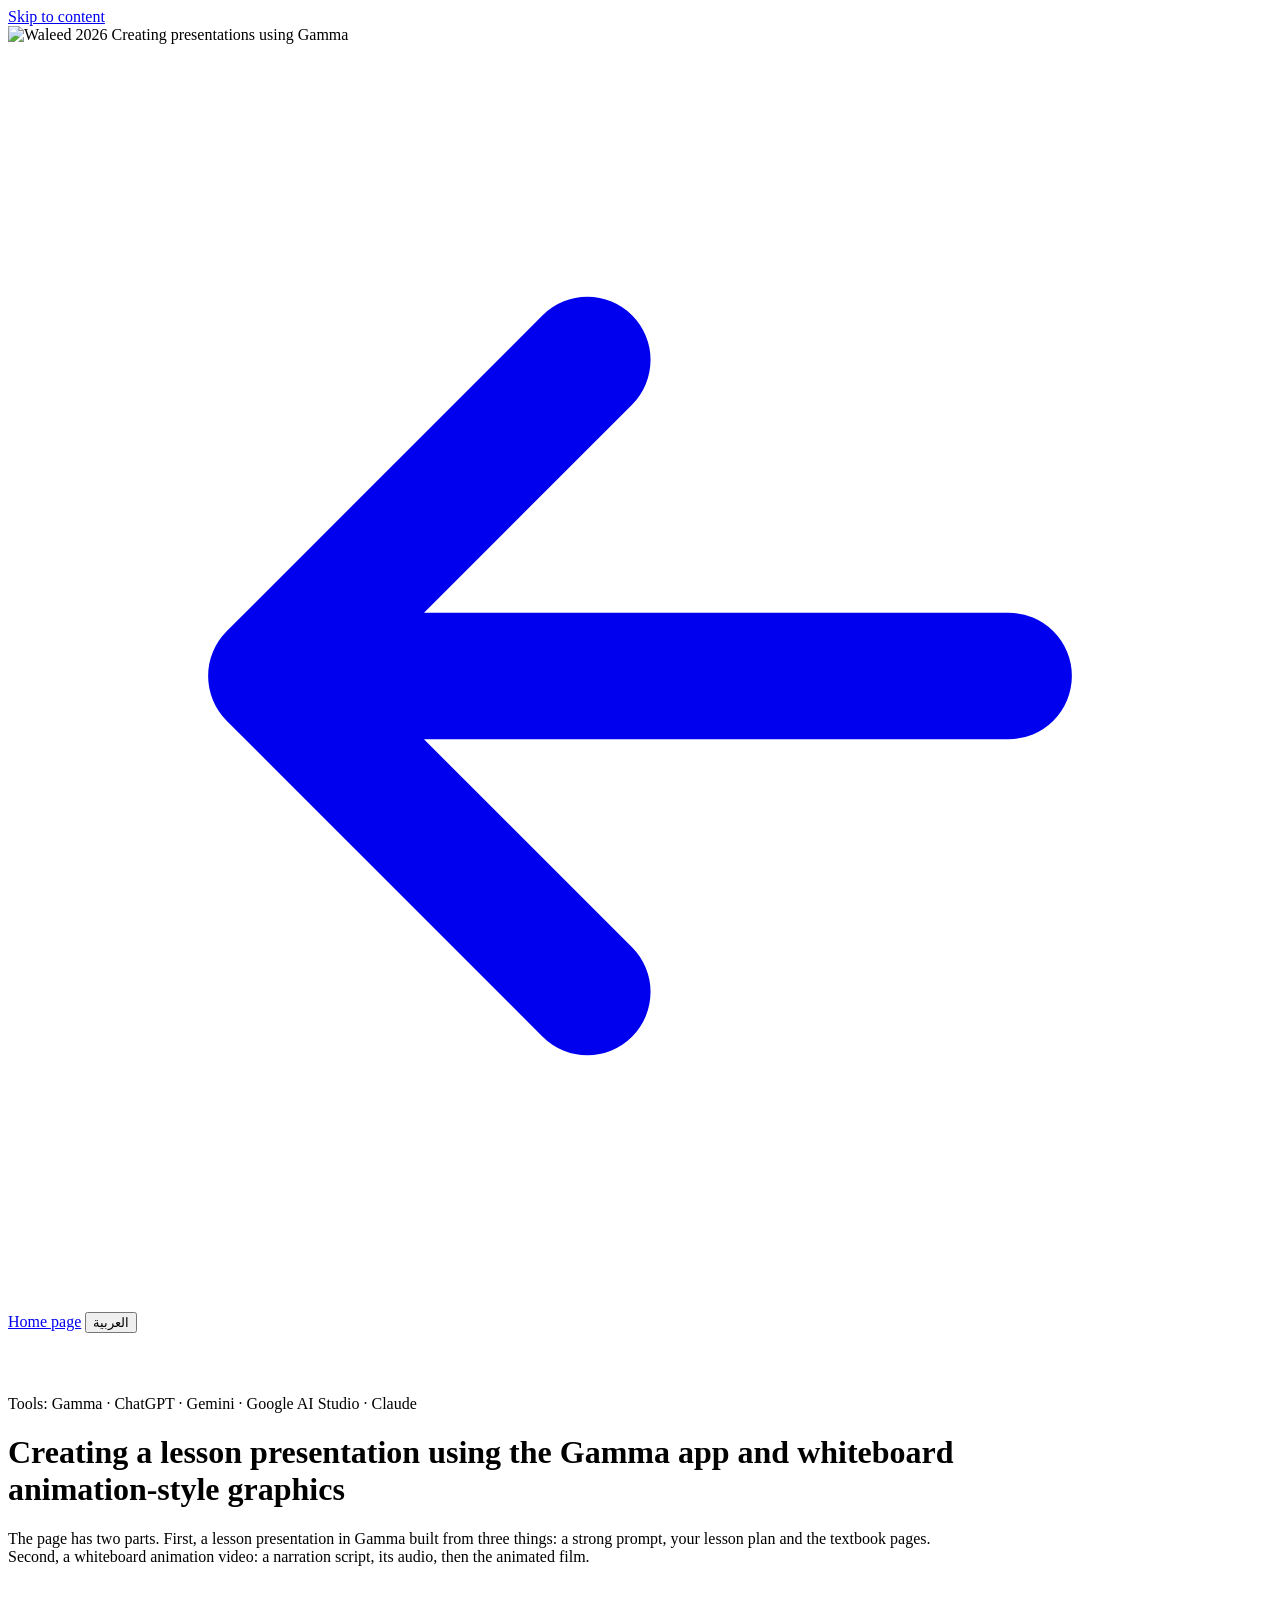
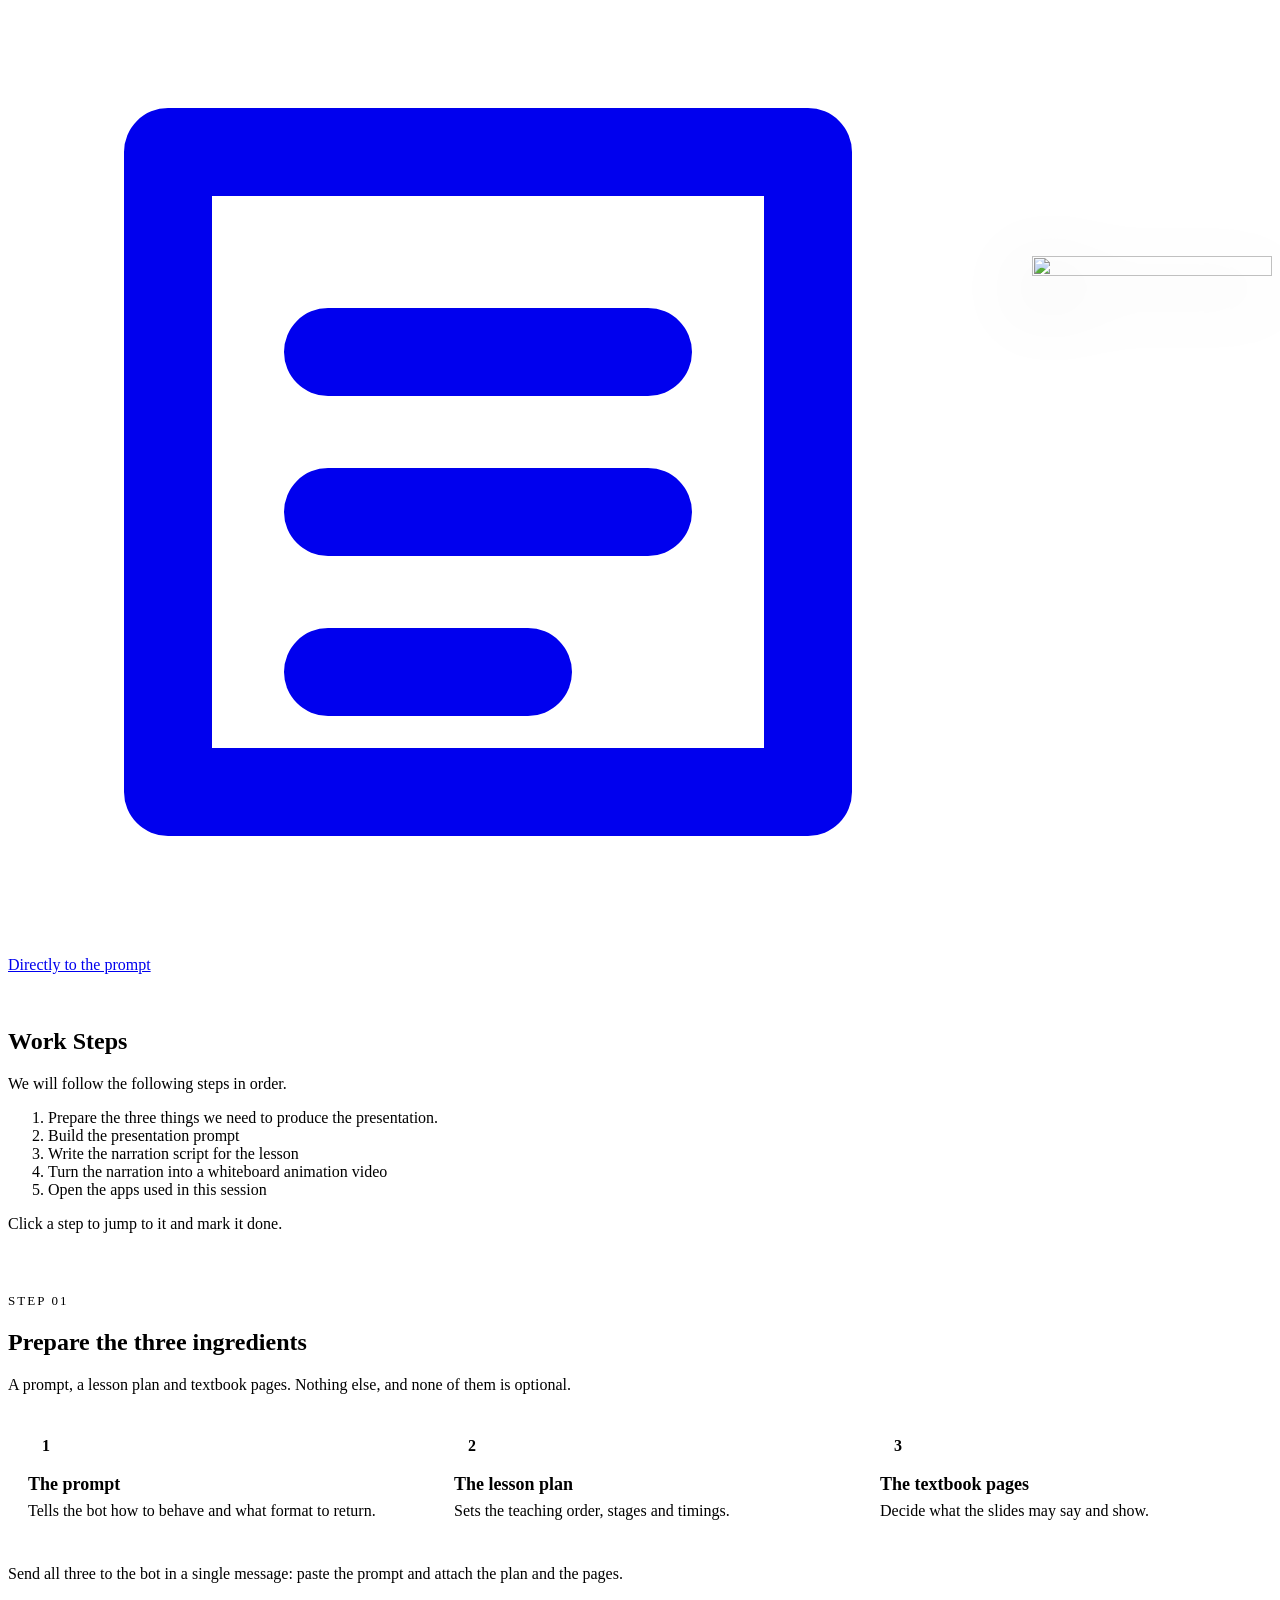
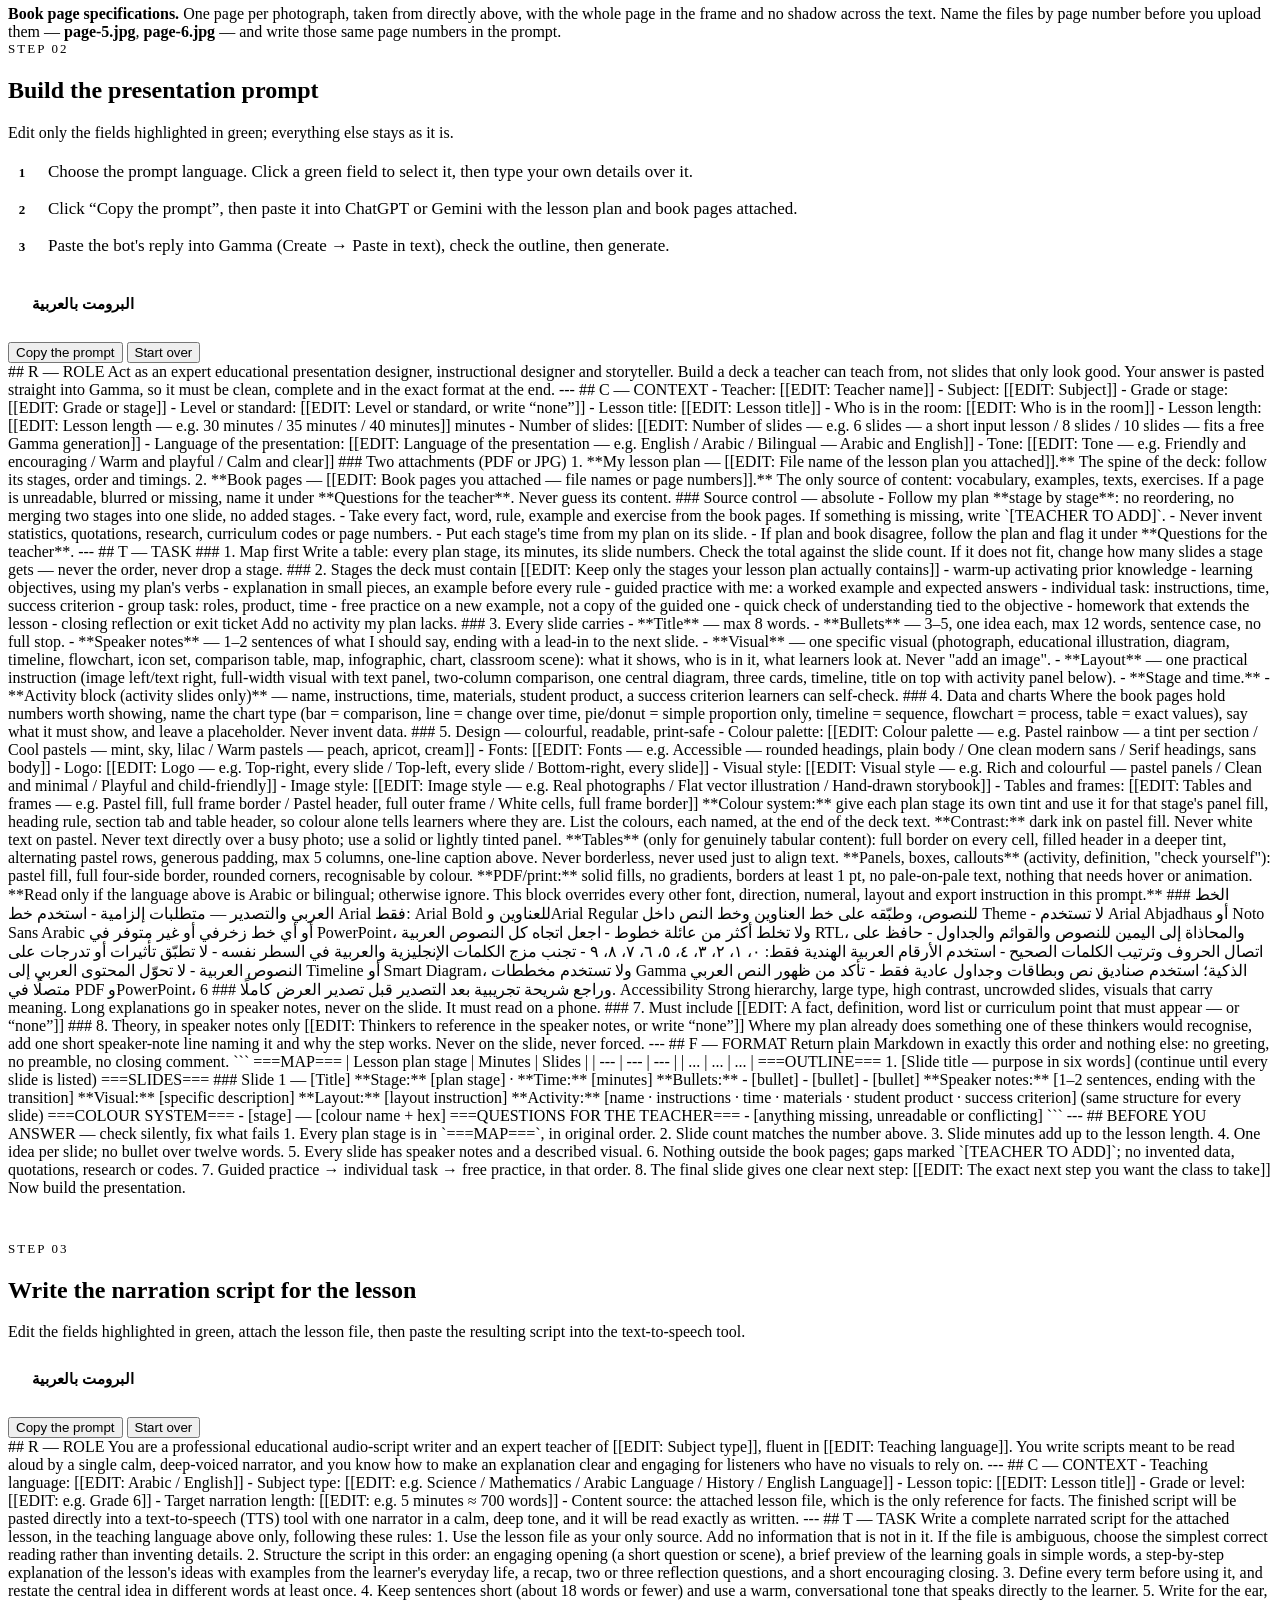
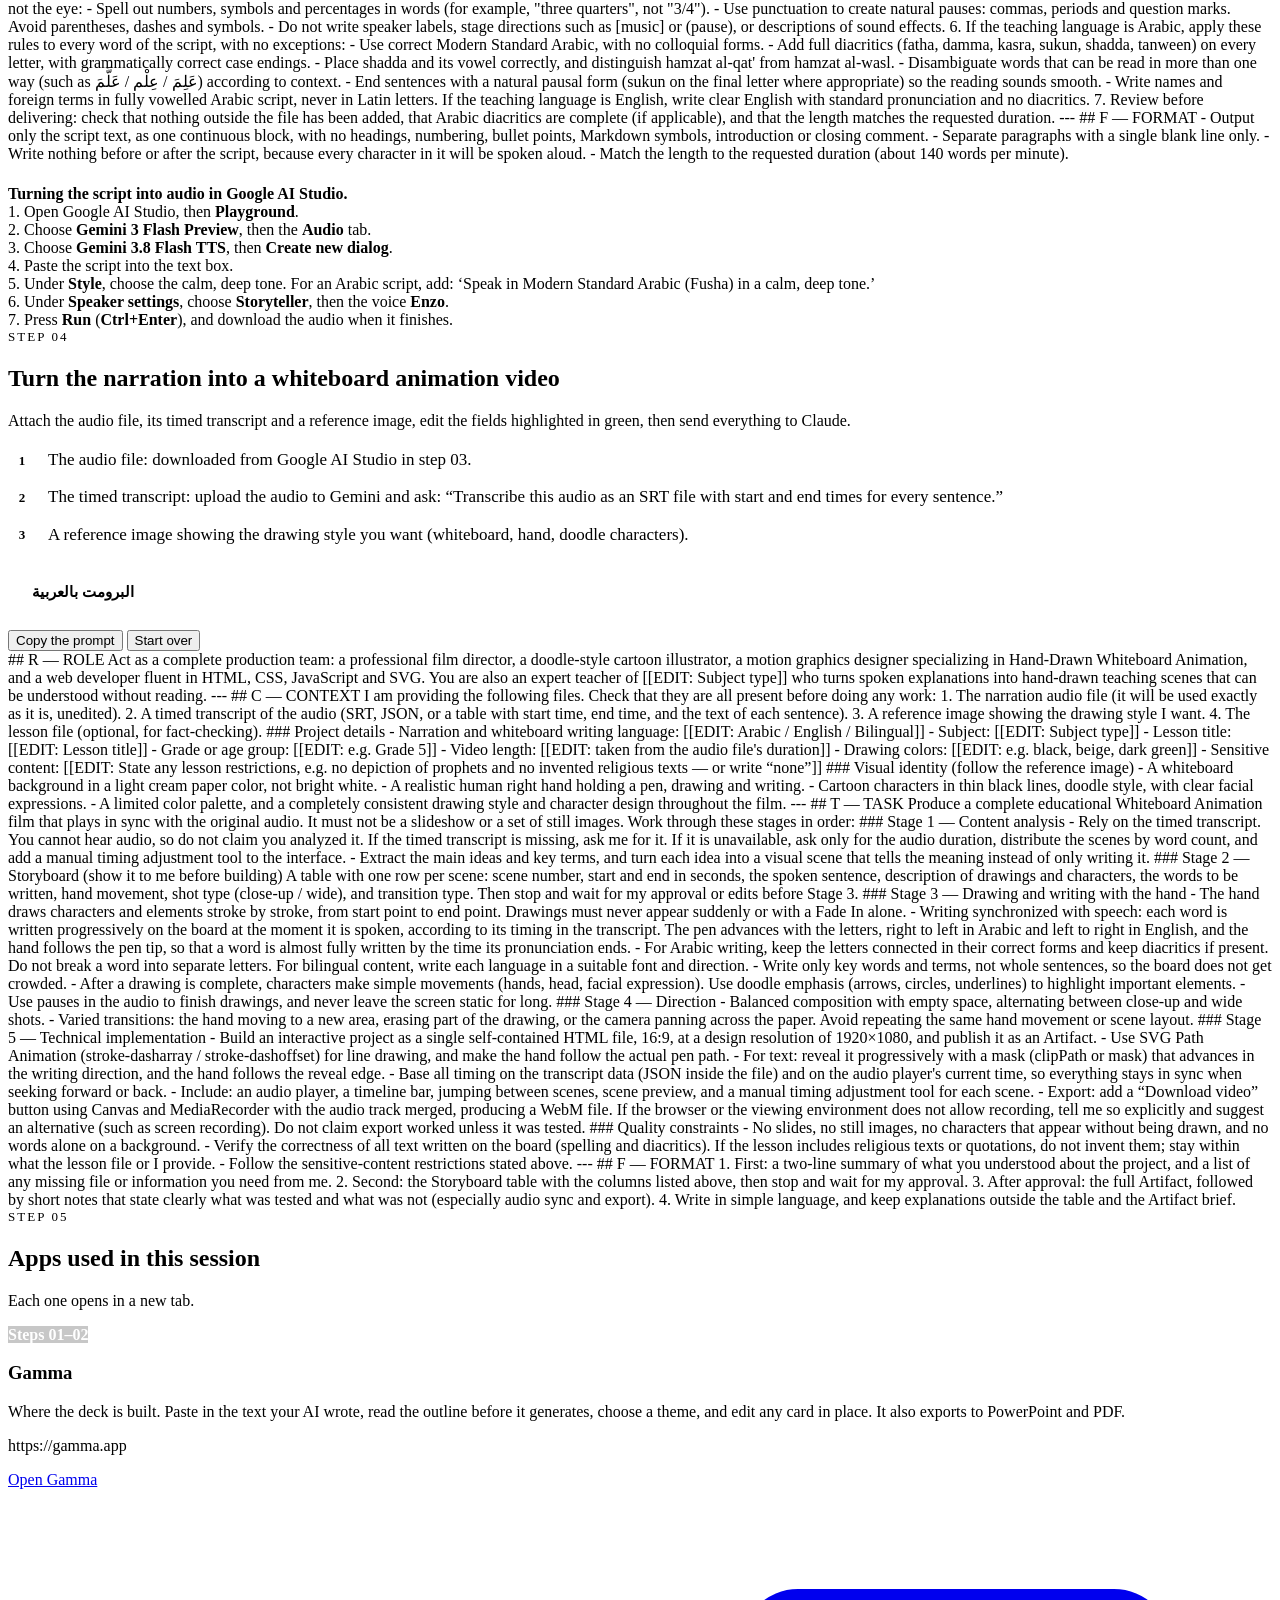
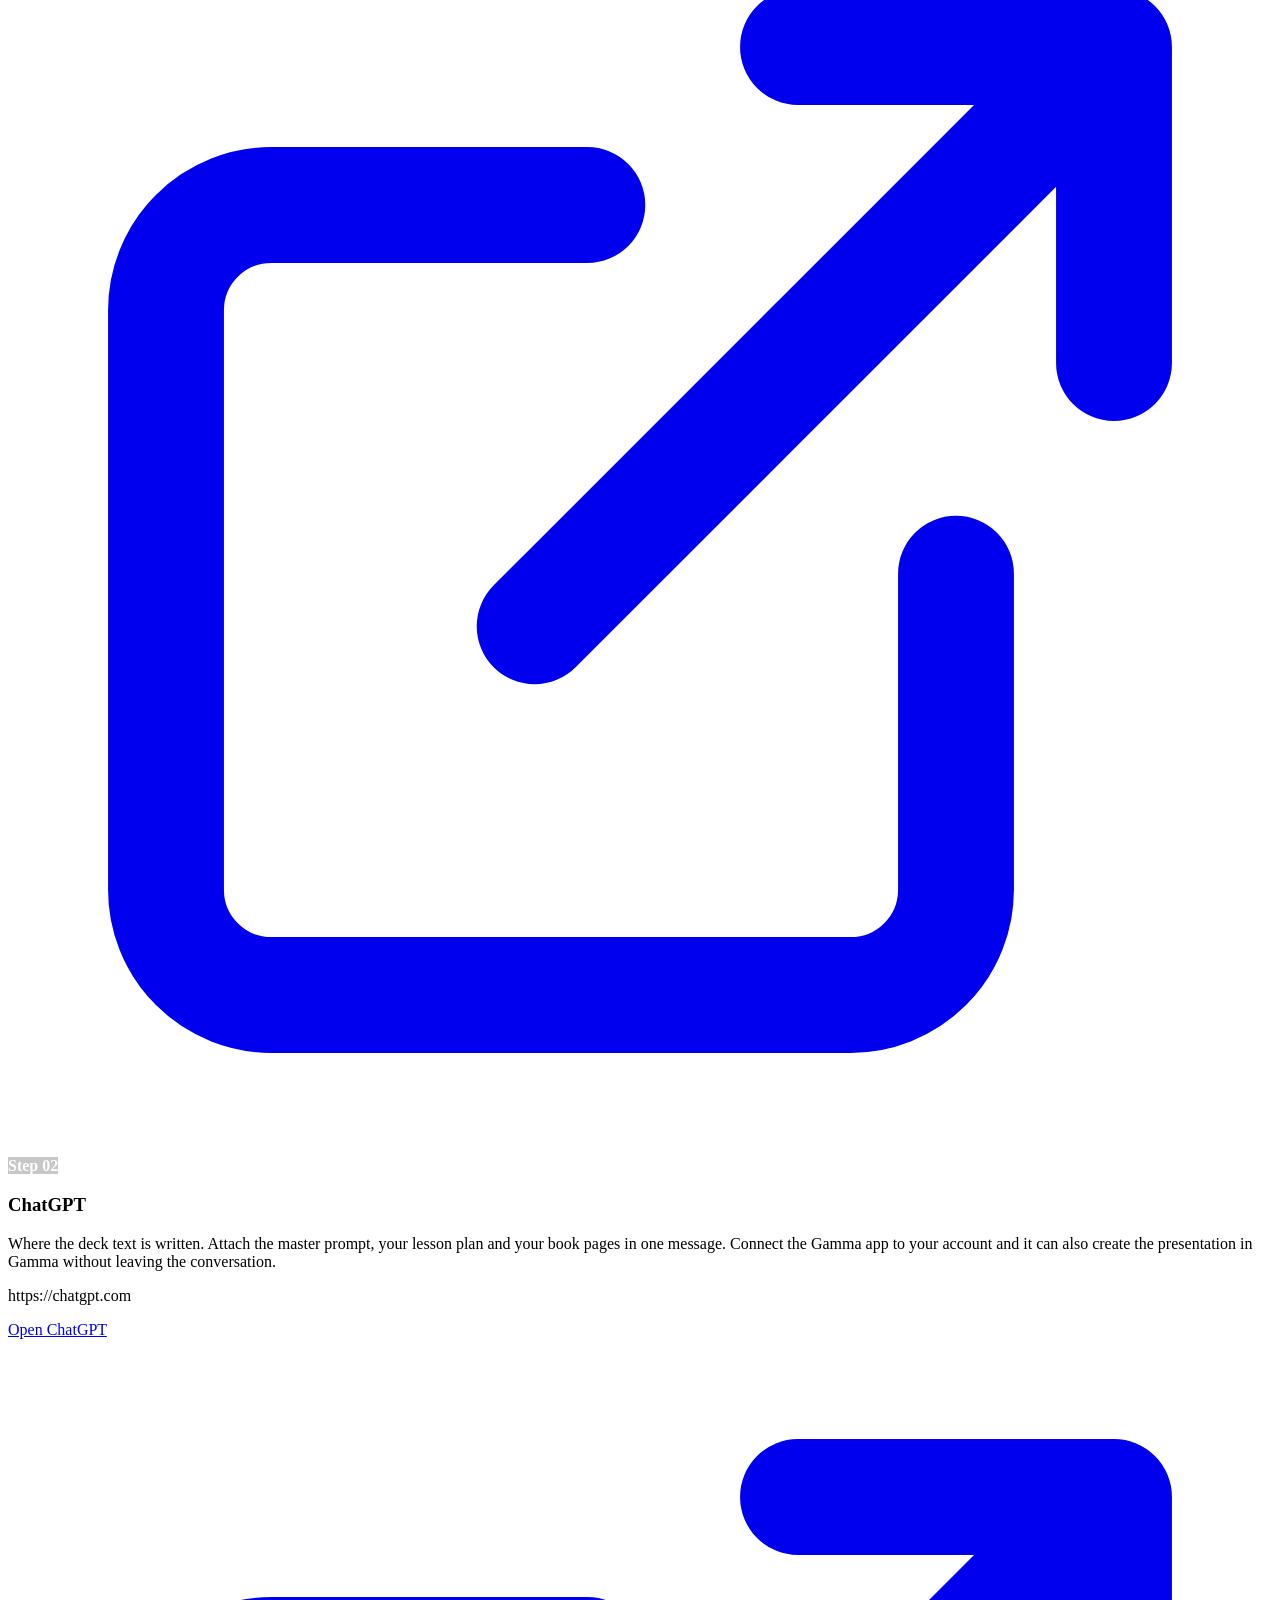
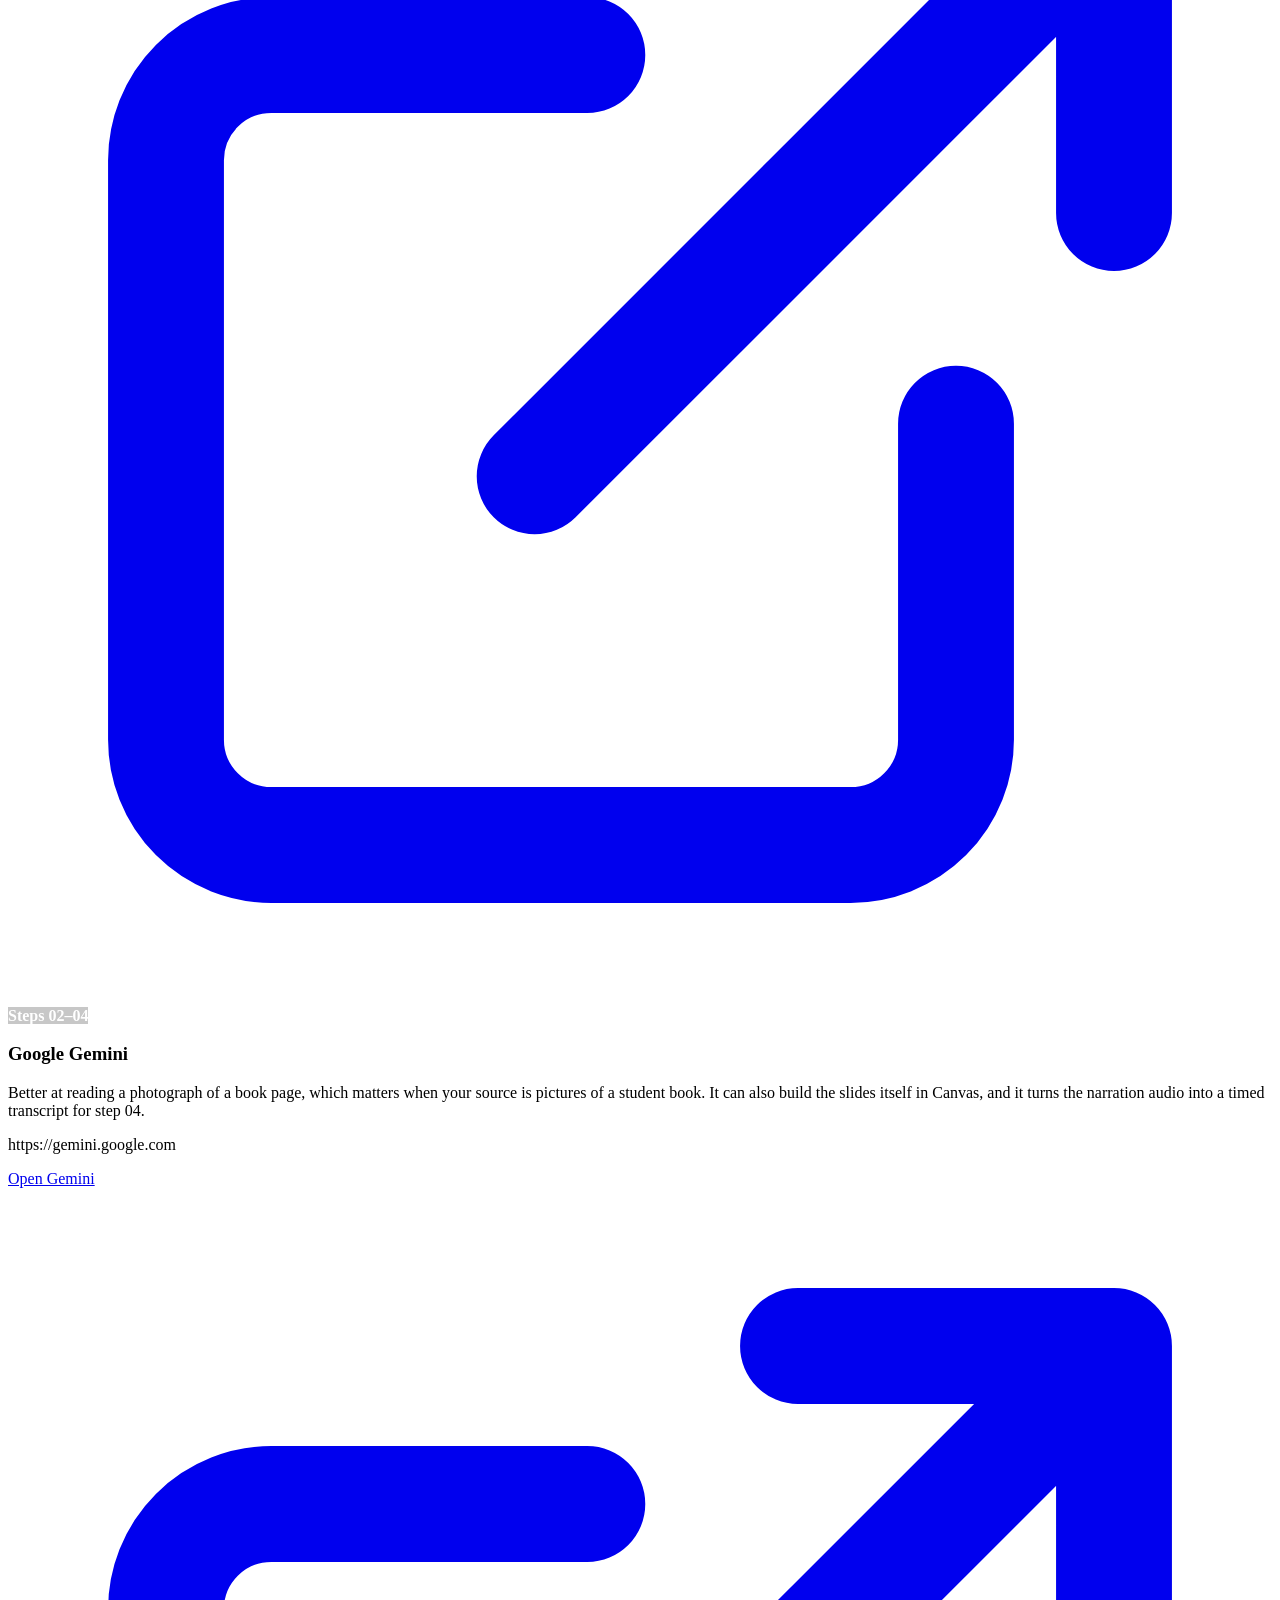
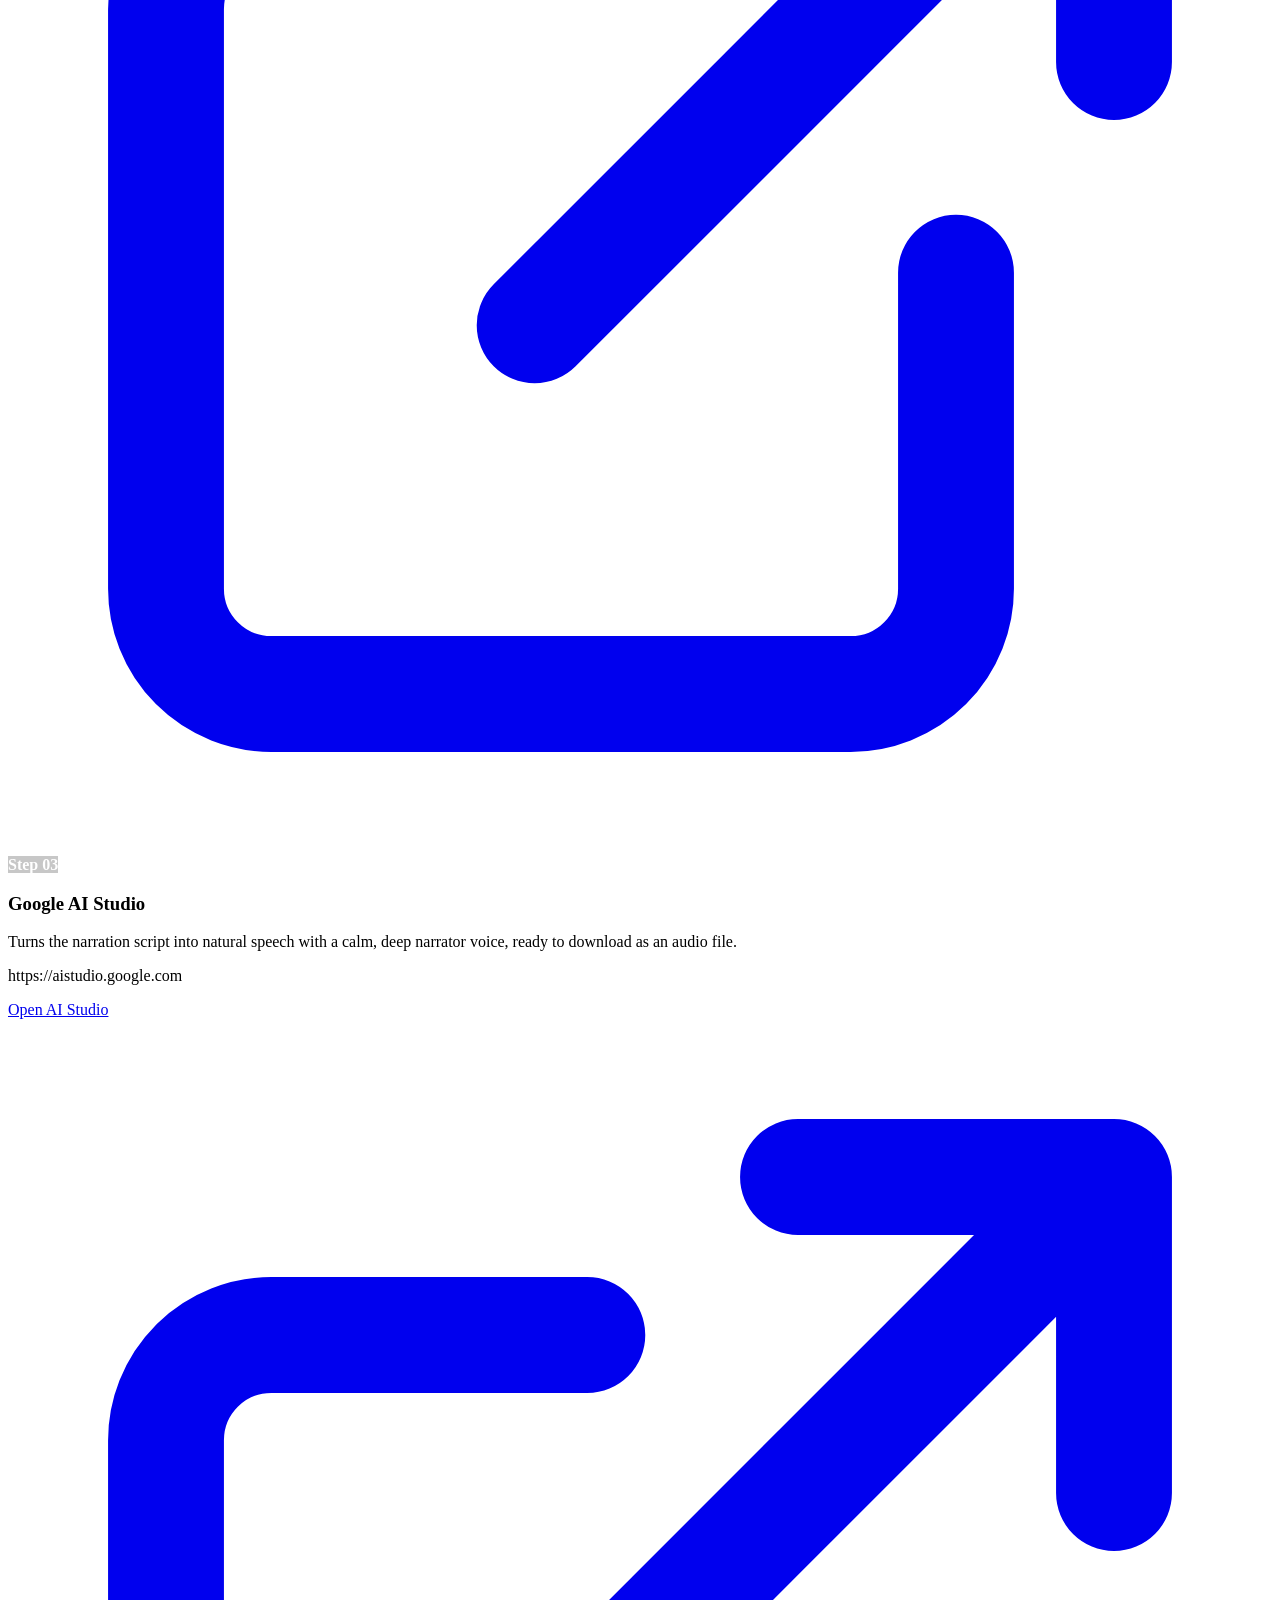
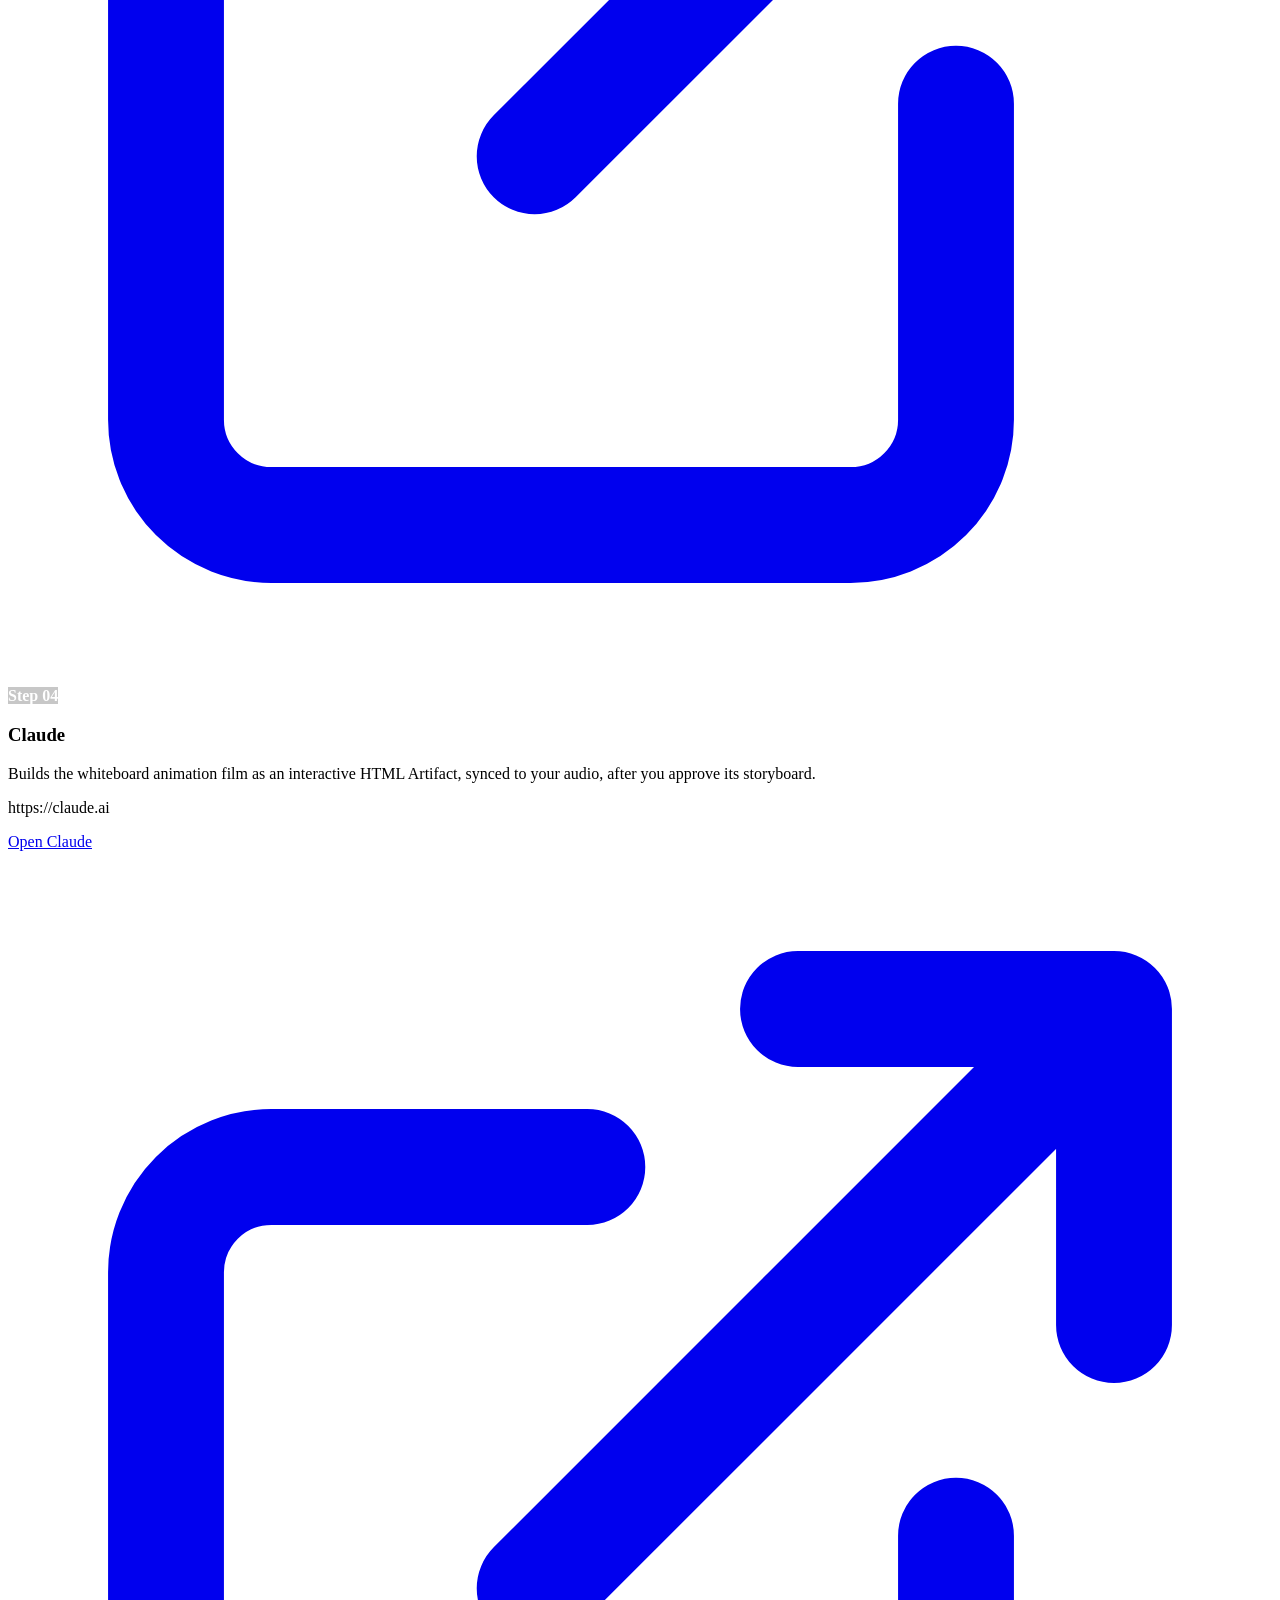
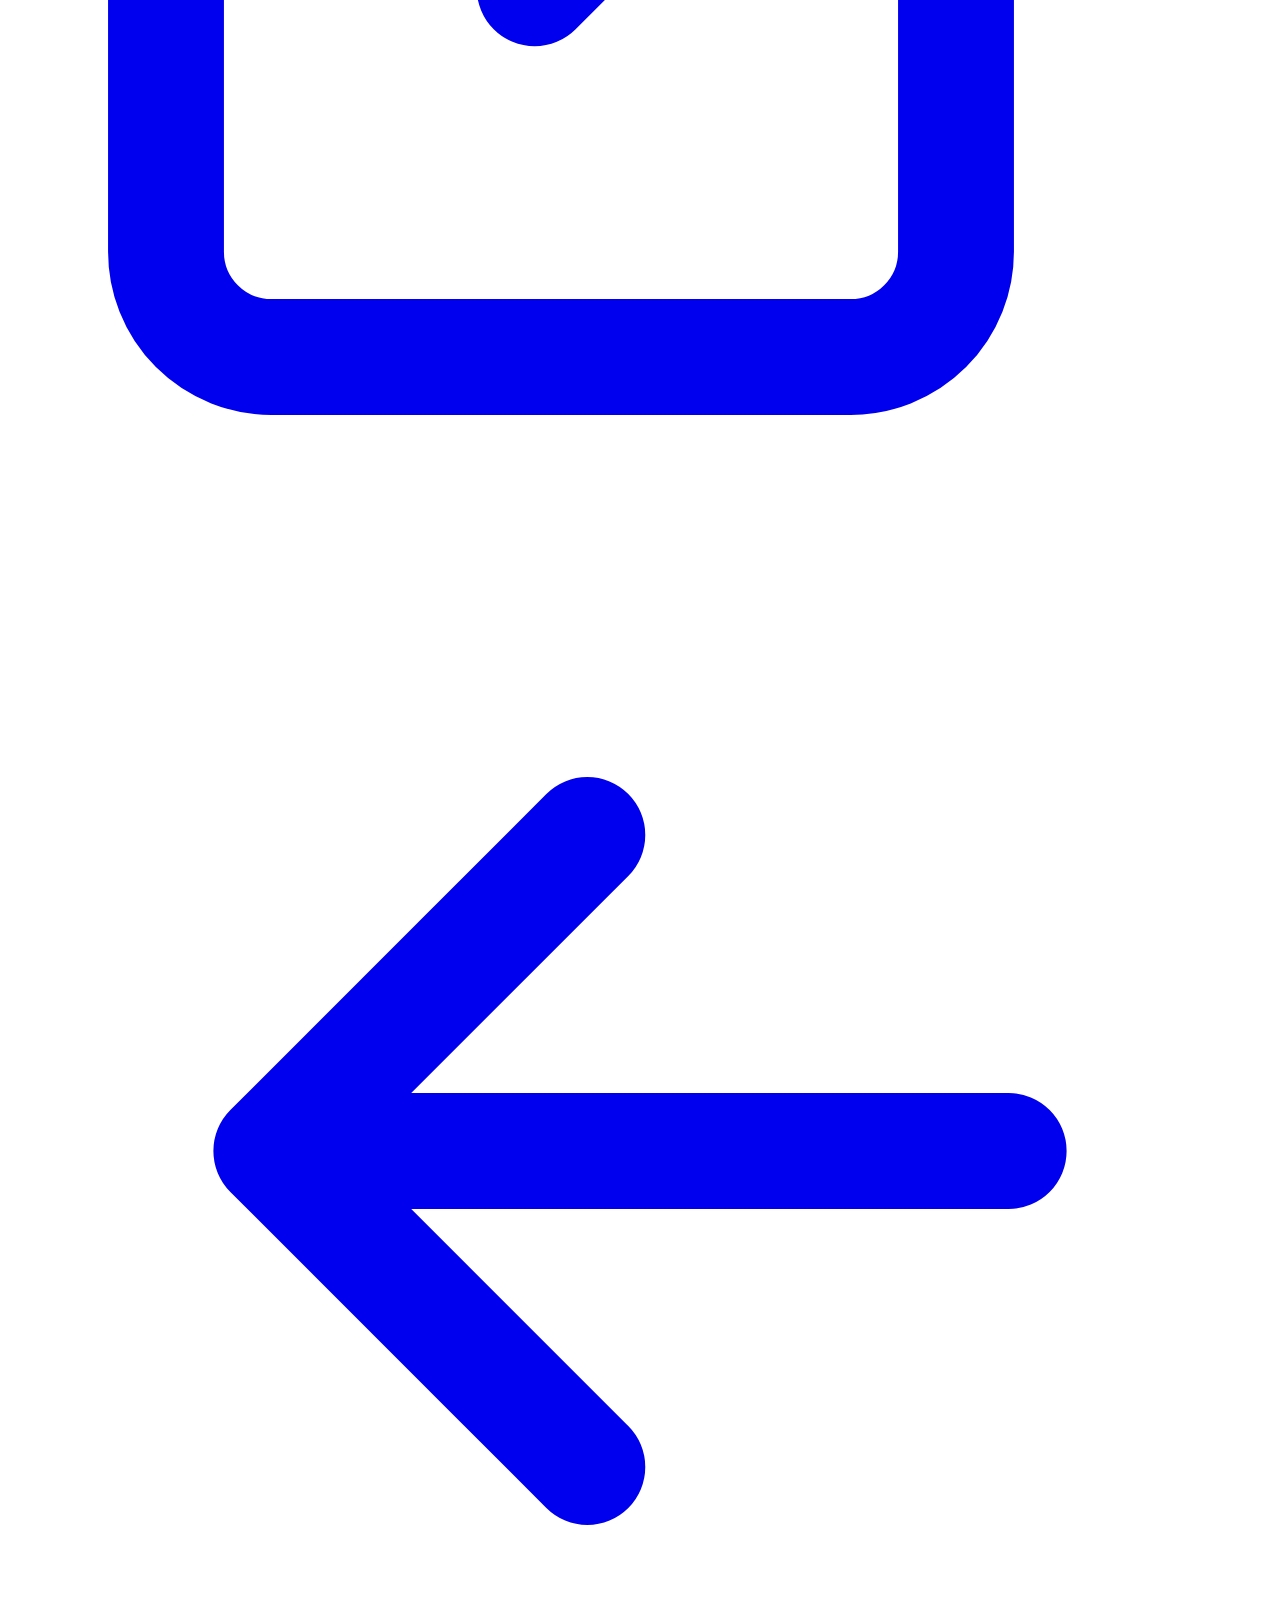
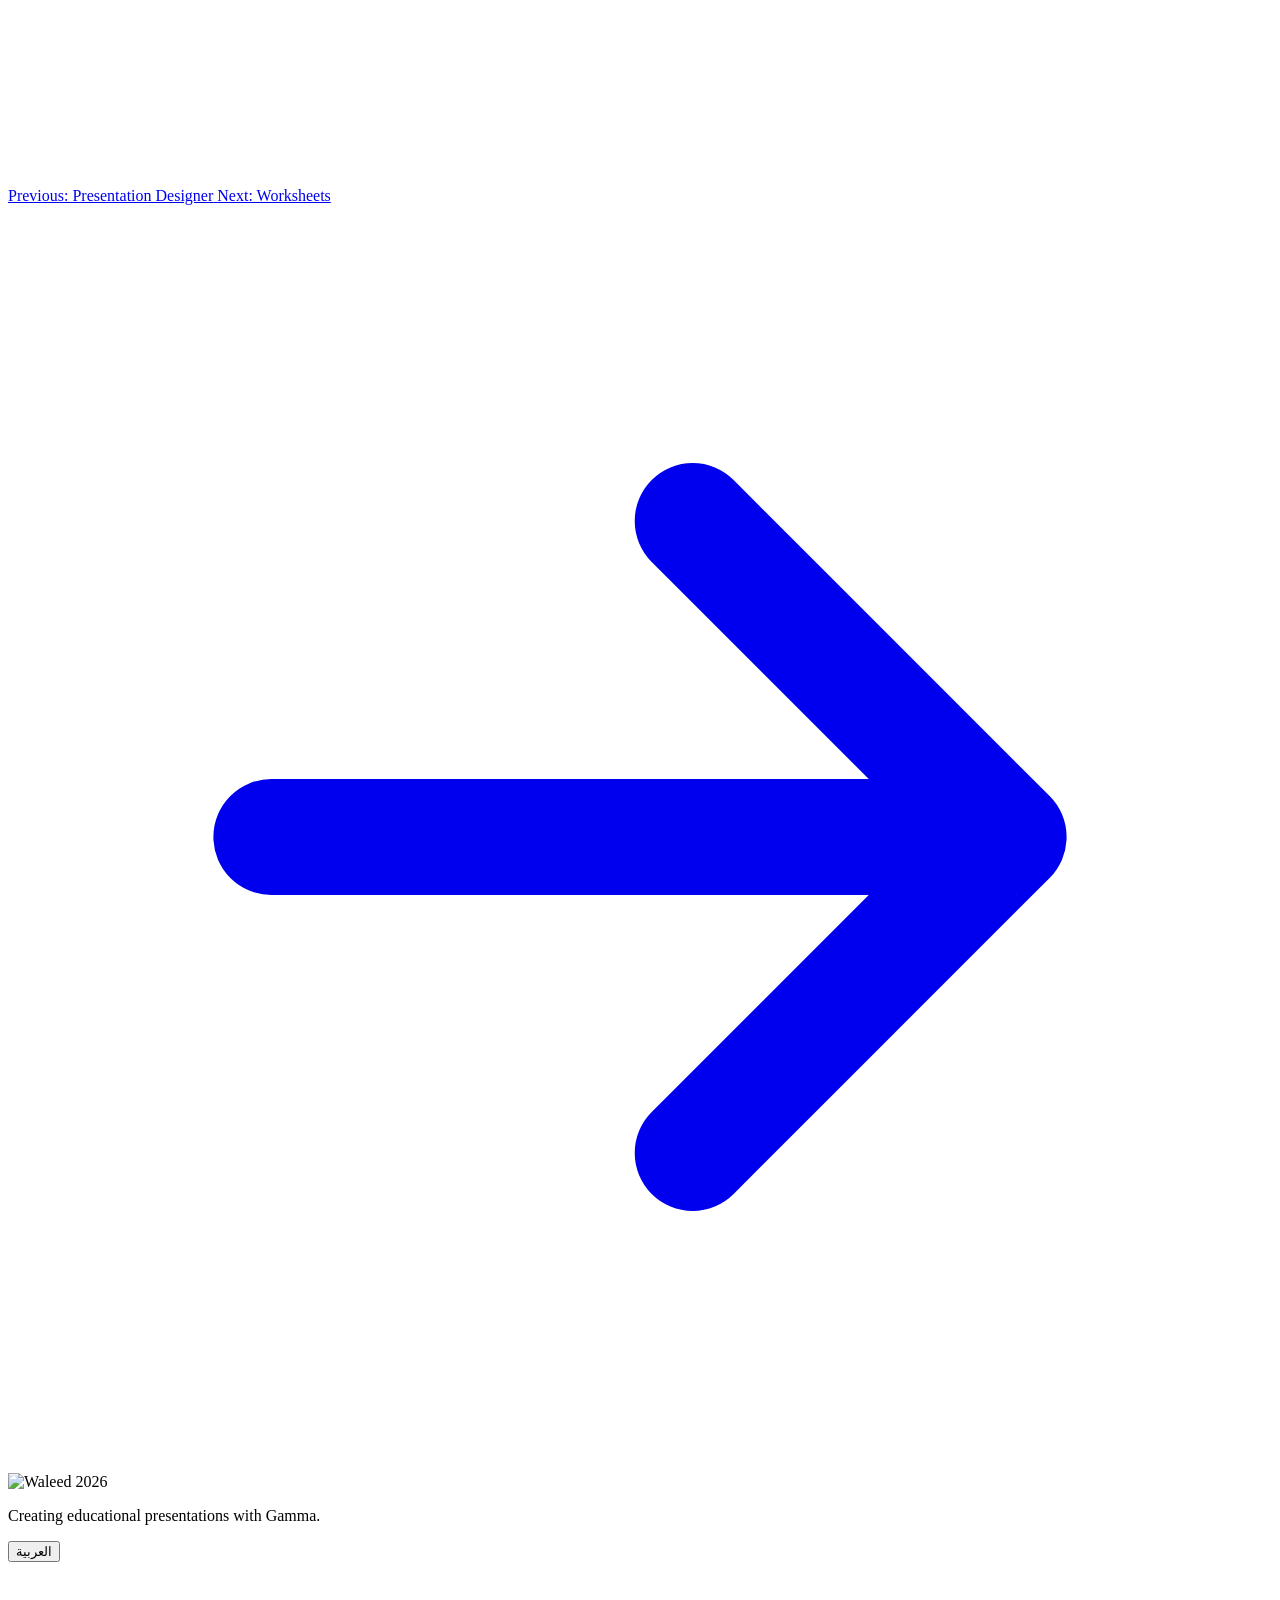
==== GammaPresentation.html @ 4408168d "Add files via upload" ====
<!doctype html>
<html lang="en" dir="ltr">
<head>
<meta charset="utf-8">
<meta name="viewport" content="width=device-width,initial-scale=1">
<title data-en="Creating Educational Presentations Using Gamma" data-ar="إنشاء العروض التعليمية باستخدام Gamma">Creating Educational Presentations Using Gamma</title>
<link href="assets/logo.png" type="image/x-icon" rel="icon">
<link rel="stylesheet" href="assets/waleed.css">
<style id="hero-side-art">
/* ===== Hero: text column + side artwork (Lesson plan) ===== */
.hero .hero-grid{
  display:grid;
  grid-template-columns:minmax(0,2fr) minmax(0,.5fr);
  align-items:center;
  gap:clamp(24px,5vw,72px);
}
.hero .hero-copy{min-width:0}
.hero .hero-art{
  position:relative; inset:auto; transform:none; margin:0;
  display:flex; justify-content:center; align-items:center;
  min-width:0;
}
.hero .hero-char{
  display:block; width:100%; max-width:400px; height:auto;
  filter:drop-shadow(0 22px 36px rgba(0,0,0,.30));
  animation:hero-art-float 4.5s ease-in-out infinite;
  will-change:transform;
}
@keyframes hero-art-float{
  0%,100%{transform:translateY(0)}
  50%{transform:translateY(-14px)}
}
@media (max-width:860px){
  .hero .hero-grid{grid-template-columns:1fr}
  .hero .hero-art{order:2; margin-top:8px}
  .hero .hero-char{max-width:260px}
}
@media (prefers-reduced-motion:reduce){
  .hero .hero-char{animation:none}
}
</style>
<style id="hero-compact">
/* تقليص مسافة الواجهة لتطابق صفحة مصمّم الدروس */
.hero{padding:46px 0 34px}
.hero .hero-actions{margin-top:26px}
#main > .sec:first-child{padding-top:0}
@media (max-width:720px){.hero{padding:36px 0 28px}}
</style>
<style id="gamma-layout">
/* ===== أجزاء الصفحة: شارة الجزء، رقم الخطوة، المكوّنات الثلاثة، تبويبات البرومت ===== */
.part-tag{display:inline-flex; align-items:center; gap:8px; margin:0 0 16px; padding:6px 16px;
  border-radius:var(--r-pill); background:var(--brand-lift); color:#fff;
  font-size:14px; font-weight:700; letter-spacing:.02em}
.step-no{display:block; margin:0 0 6px; font-family:var(--mono); font-size:13px; font-weight:500;
  letter-spacing:.16em; text-transform:uppercase; color:var(--accent-text)}
html[dir="rtl"] .step-no{font-family:var(--ar); font-weight:700; letter-spacing:0; font-size:15px}
.trio{display:grid; gap:14px; grid-template-columns:repeat(auto-fit,minmax(190px,1fr)); margin:4px 0 24px}
.trio > div{background:var(--bg-2); border:1px solid var(--line-soft); border-radius:var(--r-lg); padding:18px 20px}
.trio i{display:grid; place-items:center; width:36px; height:36px; margin-bottom:10px; border-radius:50%;
  background:var(--accent); color:var(--brand-lift); font-style:normal; font-weight:800; font-family:var(--mono)}
.trio b{display:block; color:var(--ink); font-size:18px; margin-bottom:4px}
.block .trio p{margin:0; font-size:16px; line-height:1.55}
.howto{margin:0 0 22px; padding:0; list-style:none; counter-reset:h; display:grid; gap:10px}
.howto li{counter-increment:h; position:relative; padding-inline-start:40px; font-size:17px; font-weight:500; color:var(--ink-2); line-height:1.6}
.howto li:before{content:counter(h); position:absolute; inset-inline-start:0; top:1px; width:28px; height:28px;
  border-radius:50%; display:grid; place-items:center; background:var(--surface-2); border:1px solid var(--line-soft);
  font-family:var(--mono); font-size:13px; font-weight:700; color:var(--brand-lift)}
.ptabs{display:inline-flex; gap:4px; padding:4px; margin:0 0 16px; border-radius:var(--r-pill);
  background:var(--surface-2); border:1px solid var(--line-soft)}
.ptabs button{font:inherit; font-size:15px; font-weight:700; cursor:pointer; border:0; border-radius:var(--r-pill);
  padding:9px 20px; background:transparent; color:var(--ink-2); transition:background var(--t-fast),color var(--t-fast)}
.ptabs button[lang="ar"]{font-family:var(--ar)}
.ptabs button[aria-selected="true"]{background:var(--brand-lift); color:#fff}
.ptabs button:focus-visible{outline:3px solid var(--accent); outline-offset:2px}
.ppane[hidden]{display:none}
.block .hint{margin-top:22px}
#apps .app-badge{color:#fff; background:rgba(0,0,0,.22); border-color:rgba(255,255,255,.55); font-weight:700}
@media (max-width:720px){.block{padding:24px 18px}.ptabs{display:flex}.ptabs button{flex:1; padding:9px 10px}}
</style>
</head>
<body>

<a class="skip" href="#main" data-en="Skip to content" data-ar="تخطَّ إلى المحتوى">Skip to content</a>

<!-- ============ TOP BAR ============ -->
<header class="topbar">
  <div class="topbar-in">
    <div class="brand">
      <img src="assets/waleed-logo.png" alt="Waleed 2026">
      <span class="brand-tag" data-en="Creating presentations using Gamma" data-ar="إنشاء العروض التقديمية باستخدام Gamma">Creating presentations using Gamma</span>
    </div>
    <div class="topbar-actions">
     <a class="btn btn-ghost" href="index.html"><svg class="ic flip" viewBox="0 0 24 24" fill="none" stroke="currentColor" stroke-width="2.4" stroke-linecap="round" stroke-linejoin="round"><path d="M19 12H5M11 18l-6-6 6-6"/></svg><span data-en="Home page" data-ar="الرئيسية">Home page</span></a>   
      <button class="btn btn-ghost" data-lang-toggle type="button" lang="ar">العربية</button>
    </div>
  </div>
</header>

<!-- ============ HERO ============ -->
<div class="hero">
  <div class="wrap hero-grid">
    <div class="hero-copy">
    <!--a class="backlink" href="index.html"><svg viewBox="0 0 24 24" fill="none" stroke="currentColor" stroke-width="2.4" stroke-linecap="round" stroke-linejoin="round" aria-hidden="true"><path d="M19 12H5M11 18l-6-6 6-6"/></svg><span data-en="Back to home page" data-ar="العودة إلى الصفحة الرئيسية">Back to home page</span></a-->
    <p class="eyebrow" data-en="Tools: Gamma · ChatGPT · Gemini · Google AI Studio · Claude" data-ar="الأدوات: Gamma · ChatGPT · Gemini · Google AI Studio · Claude">Tools: Gamma · ChatGPT · Gemini · Google AI Studio · Claude</p>
    <h1 class="display" data-en="Creating a lesson presentation using the Gamma app and whiteboard animation-style graphics" data-ar="إعداد عرض تقديمي للدرس باستخدام تطبيق Gamma وإنشاء أفلام الوايت بورد أنيميشن">Creating a lesson presentation using the Gamma app and whiteboard animation-style graphics</h1>
    <p class="lede" data-en="The page has two parts. First, a lesson presentation in Gamma built from three things: a strong prompt, your lesson plan and the textbook pages. Second, a whiteboard animation video: a narration script, its audio, then the animated film." data-ar="تتكوّن الصفحة من جزأين. الأول: عرض تقديمي للدرس في Gamma نبنيه من ثلاثة أشياء: برومت قوي، وخطة الدرس، وصفحات الكتاب. والثاني: فيلم وايت بورد أنيميشن: سيناريو الشرح الصوتي، ثم الصوت، ثم الفيلم المتحرك.">The page has two parts. First, a lesson presentation in Gamma built from three things: a strong prompt, your lesson plan and the textbook pages. Second, a whiteboard animation video: a narration script, its audio, then the animated film.</p>
    <div class="hero-actions">
      <a class="btn btn-outline" href="#prompt"><svg class="ic" viewBox="0 0 24 24" fill="none" stroke="currentColor" stroke-width="2.2" stroke-linecap="round" stroke-linejoin="round"><path d="M4 4h16v16H4zM8 9h8M8 13h8M8 17h5"/></svg><span data-en="Directly to the prompt" data-ar="إلى البرومت مباشرة">Directly to the prompt</span></a>
    </div>
  </div>
  <div class="hero-art" aria-hidden="true"><img class="hero-char" src="assets/Gamma-AI.png" alt="" width="958" height="958"></div>
  </div>
</div>


<main id="main">
<section class="sec">
  <div class="wrap">
    <div class="split">

      <!-- ---------- STICKY RAIL ---------- -->
      <aside class="rail">
        <h2 data-en="Work Steps" data-ar="خطوات العمل">Work Steps</h2>
        <p data-en="We will follow the following steps in order." data-ar="سنتبع الخطوات التالية بالترتيب.">We will follow the following steps in order.</p>
        <ol>
          <li data-go="ingredients" data-en="Prepare the three things we need to produce the presentation." data-ar="جهِّز الأشياء الثلاثة التي نحتاجها لإخراج العرض التقديمي">Prepare the three things we need to produce the presentation.</li>
          <li data-go="prompt" data-en="Build the presentation prompt" data-ar="ابنِ برومبت العرض التقديمي">Build the presentation prompt</li>
          <li data-go="prompt-script" data-en="Write the narration script for the lesson" data-ar="اكتب سيناريو الشرح الصوتي للدرس">Write the narration script for the lesson</li>
          <li data-go="prompt-whiteboard" data-en="Turn the narration into a whiteboard animation video" data-ar="حوّل الشرح الصوتي إلى فيديو سبورة بيضاء متحركة">Turn the narration into a whiteboard animation video</li>
          <li data-go="apps" data-en="Open the apps used in this session" data-ar="افتح التطبيقات المستخدمة في المحاضرة">Open the apps used in this session</li>
        </ol>
        <p class="rail-hint" data-en="Click a step to jump to it and mark it done." data-ar="اضغط على الخطوة للانتقال إليها وتعليمها كمنجزة.">Click a step to jump to it and mark it done.</p>
      </aside>

      <!-- ---------- CONTENT ---------- -->
      <div>

        <!-- ============ PART 1 · STEP 1 · THE THREE INGREDIENTS ============ -->
        <div class="block" id="ingredients">
          <span class="part-tag" data-en="Part one · Lesson presentation in Gamma" data-ar="الجزء الأول · عرض الدرس في Gamma">Part one · Lesson presentation in Gamma</span>
          <span class="step-no" data-en="Step 01" data-ar="الخطوة ٠١">Step 01</span>
          <h2 class="display" data-en="Prepare the three ingredients" data-ar="جهِّز المكوّنات الثلاثة">Prepare the three ingredients</h2>
          <p class="sub" data-en="A prompt, a lesson plan and textbook pages. Nothing else, and none of them is optional." data-ar="برومت، وخطة الدرس، وصفحات الكتاب. لا شيء غيرها، ولا واحد منها اختياري.">A prompt, a lesson plan and textbook pages. Nothing else, and none of them is optional.</p>

          <div class="trio">
            <div><i>1</i><b data-en="The prompt" data-ar="البرومت">The prompt</b><p data-en="Tells the bot how to behave and what format to return." data-ar="يخبر الروبوت كيف يتصرف وبأي صيغة يُجيب.">Tells the bot how to behave and what format to return.</p></div>
            <div><i>2</i><b data-en="The lesson plan" data-ar="خطة الدرس">The lesson plan</b><p data-en="Sets the teaching order, stages and timings." data-ar="تحدد ترتيب التدريس ومراحله وأوقاته.">Sets the teaching order, stages and timings.</p></div>
            <div><i>3</i><b data-en="The textbook pages" data-ar="صفحات الكتاب">The textbook pages</b><p data-en="Decide what the slides may say and show." data-ar="تحدد ما يُسمح أن تقوله الشرائح وتعرضه.">Decide what the slides may say and show.</p></div>
          </div>

          <p data-en="Send all three to the bot in a single message: paste the prompt and attach the plan and the pages." data-ar="أرسل الثلاثة إلى الروبوت في رسالة واحدة: الصق البرومت وأرفق الخطة والصفحات.">Send all three to the bot in a single message: paste the prompt and attach the plan and the pages.</p>

          <div class="hint">
            <p style="margin:0" data-en-html="<b>Book page specifications.</b> One page per photograph, taken from directly above, with the whole page in the frame and no shadow across the text. Name the files by page number before you upload them — <b>page-5.jpg</b>, <b>page-6.jpg</b> — and write those same page numbers in the prompt." data-ar-html="<b>مواصفات صفحات الكتاب.</b> صفحة واحدة في كل صورة، من أعلى مباشرة، والصفحة كاملة في الإطار، وبلا ظل على النص. وسمِّ الملفات بأرقام الصفحات قبل رفعها — <b>page-5.jpg</b> و<b>page-6.jpg</b> — واكتب أرقام الصفحات نفسها في البرومت."><b>Book page specifications.</b> One page per photograph, taken from directly above, with the whole page in the frame and no shadow across the text. Name the files by page number before you upload them — <b>page-5.jpg</b>, <b>page-6.jpg</b> — and write those same page numbers in the prompt.</p>
          </div>
        </div>

        <!-- ============ PART 1 · STEP 2 · THE PRESENTATION PROMPT ============ -->
        <div class="block" id="prompt">
          <span class="step-no" data-en="Step 02" data-ar="الخطوة ٠٢">Step 02</span>
          <h2 class="display" data-en="Build the presentation prompt" data-ar="ابنِ برومت العرض التقديمي">Build the presentation prompt</h2>
          <p class="sub" data-en="Edit only the fields highlighted in green; everything else stays as it is." data-ar="عدّل الحقول المظللة باللون الأخضر فقط، واترك الباقي كما هو.">Edit only the fields highlighted in green; everything else stays as it is.</p>

          <ol class="howto">
            <li data-en="Choose the prompt language. Click a green field to select it, then type your own details over it." data-ar="اختر لغة البرومت. اضغط على أي حقل أخضر لتحديده، ثم اكتب بياناتك مكانه.">Choose the prompt language. Click a green field to select it, then type your own details over it.</li>
            <li data-en="Click “Copy the prompt”, then paste it into ChatGPT or Gemini with the lesson plan and book pages attached." data-ar="اضغط «نسخ البرومت»، ثم الصقه في ChatGPT أو Gemini مع إرفاق خطة الدرس وصفحات الكتاب.">Click “Copy the prompt”, then paste it into ChatGPT or Gemini with the lesson plan and book pages attached.</li>
            <li data-en="Paste the bot's reply into Gamma (Create → Paste in text), check the outline, then generate." data-ar="الصق ردّ الروبوت في Gamma من خيار Paste in text، وراجع المخطط، ثم أنشئ العرض.">Paste the bot's reply into Gamma (Create → Paste in text), check the outline, then generate.</li>
          </ol>

          <div class="ptabs" role="tablist" data-en-label="Prompt language" data-ar-label="لغة البرومت">
            <button type="button" role="tab" data-tab="ar" lang="ar" aria-selected="true">البرومت بالعربية</button>
            <button type="button" role="tab" data-tab="en" lang="en" aria-selected="false">English prompt</button>
          </div>
          <div class="ppane" data-pane="ar">
          <div class="prompt-tools">
            <button class="btn btn-primary" type="button" data-copy="p5-ar" data-en="Copy the prompt" data-ar="نسخ البرومت">Copy the prompt</button>
            <button class="btn btn-ghost" type="button" data-reset="p5-ar" data-en="Start over" data-ar="إعادة الضبط">Start over</button>
            <span class="copied" aria-live="polite"></span>
          </div>
          <div class="prompt-box is-tall is-ar" id="p5-ar" contenteditable="true" spellcheck="false" role="textbox" aria-multiline="true" data-en-label="Editable presentation master prompt in Arabic" data-ar-label="الأمر الرئيسي للعرض التقديمي بالعربية، قابل للتعديل">## R — الدور

تصرَّف بصفتك خبيرًا في تصميم العروض التعليمية، ومصممًا تعليميًا، وراويًا تربويًا بصريًا. ابنِ عرضًا يستطيع المعلم أن يُدرِّس منه، لا شرائح جميلة الشكل فحسب. سيُلصق جوابك مباشرة في Gamma، فليكن نظيفًا كاملًا وبالصيغة المطلوبة في آخره بالضبط.

---

## C — السياق

- المعلم: <span class="ph">[[تعديل: اسم المعلم]]</span>
- المادة: <span class="ph">[[تعديل: المادة]]</span>
- الصف أو المرحلة: <span class="ph">[[تعديل: الصف أو المرحلة]]</span>
- المستوى أو المعيار: <span class="ph">[[تعديل: المستوى أو المعيار، أو اكتب «لا شيء»]]</span>
- عنوان الدرس: <span class="ph">[[تعديل: عنوان الدرس]]</span>
- الحاضرون: <span class="ph">[[تعديل: من الحاضرون]]</span>
- مدة الدرس: <span class="ph">[[تعديل: مدة الدرس — مثل: 30 دقيقة / 35 دقيقة / 40 دقيقة]]</span> دقيقة
- عدد الشرائح: <span class="ph">[[تعديل: عدد الشرائح — مثل: ٦ شرائح — درس قصير / ٨ شرائح / ١٠ شرائح — تناسب إنشاءً مجانيًا في Gamma]]</span>
- لغة العرض: <span class="ph">[[تعديل: لغة العرض — مثل: الإنجليزية / العربية / ثنائي اللغة — عربي وإنجليزي]]</span>
- النبرة: <span class="ph">[[تعديل: النبرة — مثل: ودّية ومشجِّعة / دافئة ومرحة / هادئة وواضحة]]</span>

### ملفان مرفقان (PDF أو JPG)

١. **خطة درسي — <span class="ph">[[تعديل: اسم ملف خطة الدرس التي أرفقتها]]</span>.** هي العمود الفقري للعرض: اتبع مراحلها وترتيبها وأوقاتها.
٢. **صفحات الكتاب — <span class="ph">[[تعديل: صفحات الكتاب التي أرفقتها — أسماء الملفات أو أرقام الصفحات]]</span>.** هي المصدر الوحيد للمحتوى: المفردات والأمثلة والنصوص والتدريبات.

إن كانت صفحة غير مقروءة أو غير واضحة أو ناقصة، فاذكرها تحت **أسئلة إلى المعلم**. ولا تخمّن محتواها أبدًا.

### ضبط المصادر — إلزامي

- اتبع خطتي **مرحلةً مرحلةً**: لا إعادة ترتيب، ولا دمج مرحلتين في شريحة، ولا إضافة مرحلة.
- خُذ كل معلومة وكلمة وقاعدة ومثال وتدريب من صفحات الكتاب. وما لم يوجد فيها فاكتب `[على المعلم إضافته]`.
- لا تختلق إحصاءات ولا اقتباسات ولا بحوثًا ولا رموز مناهج ولا أرقام صفحات.
- ضع على كل شريحة وقت مرحلتها كما في خطتي.
- إن اختلفت الخطة مع الكتاب فاتبع الخطة، وأبلغ عن ذلك تحت **أسئلة إلى المعلم**.

---

## T — المهمة

### ١. اربط أولًا
اكتب جدولًا: كل مرحلة من الخطة، ودقائقها، وأرقام شرائحها. وقارن المجموع بعدد الشرائح المطلوب. وإن لم يتوافق فغيِّر عدد الشرائح لكل مرحلة، لا الترتيب، ولا تحذف مرحلة.

### ٢. المراحل التي يجب أن يحتويها العرض
<span class="ph">[[تعديل: أبقِ المراحل الموجودة فعلًا في خطة درسك فقط]]</span>

- تهيئة تُنشِّط المعرفة السابقة
- شريحة أهداف بأفعال خطتي
- شرح في قطع صغيرة، ومثال قبل كل قاعدة
- تدريب موجَّه معي: مثال محلول وإجابات متوقعة
- نشاط فردي: تعليمات ووقت ومعيار نجاح
- نشاط جماعي: أدوار ومنتج ووقت
- تدريب حر على مثال جديد، لا نسخة من الموجَّه
- تحقُّق سريع من الفهم مرتبط بالهدف
- واجب منزلي يوسّع الدرس ولا يكرره
- تأمُّل ختامي أو بطاقة خروج

لا تضف نشاطًا ليس في خطتي.

### ٣. كل شريحة تحمل
- **العنوان** — حتى ثماني كلمات.
- **النقاط** — من ٣ إلى ٥، فكرة لكل نقطة، حتى ١٢ كلمة، بلا نقطة ختامية.
- **ملاحظات المُقدِّم** — جملة أو جملتان تقولان ما أقوله فعلًا، وتنتهيان بجملة تنقل إلى الشريحة التالية.
- **العنصر البصري** — عنصر واحد محدَّد (صورة فوتوغرافية، رسم تعليمي، مخطط، خط زمني، مخطط تدفُّق، مجموعة أيقونات، جدول مقارنة، خريطة، إنفوجرافيك، رسم بياني، مشهد صفّي): ماذا يُظهر، ومن فيه، وإلى أي شيء ينظر المتعلم. ولا تكتب «أضف صورة» أبدًا.
- **التخطيط** — تعليمة عملية واحدة (صورة جانبية ونص مقابل، عنصر بعرض الشريحة مع لوحة نص، مقارنة في عمودين، مخطط كبير في الوسط، ثلاث بطاقات، خط زمني، عنوان أعلى ولوحة نشاط أسفل).
- **المرحلة والوقت.**
- **لوحة النشاط (شرائح الأنشطة وحدها)** — الاسم، والتعليمات، والوقت، والمواد، وما يُنتجه الطالب، ومعيار نجاح يتحقق منه بنفسه.

### ٤. البيانات والرسوم البيانية
حيث تحتوي صفحات الكتاب أرقامًا تستحق العرض، حدِّد نوع الرسم (أعمدة للمقارنة، خطوط للتغير عبر الزمن، دائرة أو حلقة لنسبة بسيطة فقط، خط زمني للتسلسل، تدفُّق للعمليات، جدول للقيم الدقيقة)، وقل ماذا يُظهر، واترك موضعًا له. لا تختلق بيانات.

### ٥. التصميم — غنيّ وملوّن ومقروء عند الطباعة
- لوحة الألوان: <span class="ph">[[تعديل: لوحة الألوان — مثل: قوس قزح باستيلي — لون لكل مرحلة / باستيل بارد — نعناعي وسماوي وليلكي / باستيل دافئ — خوخي ومشمشي وكريمي]]</span>
- الخطوط: <span class="ph">[[تعديل: الخطوط — مثل: واضحة — عناوين مستديرة ونص بسيط / خط حديث واحد / عناوين مذنَّبة ونص بلا زوائد]]</span>
- الشعار: <span class="ph">[[تعديل: الشعار — مثل: أعلى اليمين، كل شريحة / أعلى اليسار، كل شريحة / أسفل اليمين، كل شريحة]]</span>
- الأسلوب البصري: <span class="ph">[[تعديل: الأسلوب البصري — مثل: غنيّ وملوّن — لوحات باستيلية / نظيف وبسيط / مرح ومناسب للأطفال]]</span>
- أسلوب الصور: <span class="ph">[[تعديل: أسلوب الصور — مثل: صور فوتوغرافية حقيقية / رسم متجهي مسطَّح / رسم يدوي قصصي]]</span>
- الجداول والإطارات: <span class="ph">[[تعديل: الجداول والإطارات — مثل: تعبئة باستيلية بإطار كامل / رأس باستيلي وإطار خارجي كامل / خلايا بيضاء بإطار كامل]]</span>

**النظام اللوني:** أعطِ كل مرحلة درجتها الخاصة، واستخدمها وحدها للوحة المرحلة وخط عنوانها ولسانها ورأس جدولها، ليعرف المتعلم من اللون أين هو. اذكر الألوان، لكل منها اسم، في قسم مستقل في آخر الإخراج.
**التباين:** حبر غامق على تعبئة باستيلية. لا نص أبيض على باستيل. لا نص مباشرة فوق صورة مزدحمة؛ ضعه على لوحة مصمتة أو خفيفة التلوين.
**الجداول** (للمحتوى الجدولي حقًّا فقط): حدٌّ على كل جانب من كل خلية، ورأس معبَّأ بدرجة أغمق، وصفوف باستيلية متبادلة، وحشو سخيّ، وحتى ٥ أعمدة، وتعليق من سطر واحد فوق الجدول. لا جدول بلا حدود، ولا جدول لمجرد محاذاة النص.
**اللوحات والصناديق** (النشاط، التعريف، «تحقَّق بنفسك»): تعبئة باستيلية، وحدٌّ كامل على الجوانب الأربعة، وزوايا مستديرة، ويُعرف كلٌّ منها بلونه.
**للـ PDF والطباعة:** تعبئات مصمتة لا متدرِّجة، وحدود لا تقل عن نقطة، ولا نص فاتح على أرضية فاتحة، ولا شيء يحتاج تمرير مؤشر أو حركة.

**اقرأ هذا فقط إذا كانت لغة العرض هي العربية أو العربية والإنجليزية؛ وإلا فتجاوزه. هذا القسم يحل مكان كل تعليمة أخرى عن الخط والاتجاه والأرقام والتخطيط والتصدير.**

### الخط العربي والتصدير — متطلبات إلزامية
- استخدم خط Arial فقط: Arial Bold للعناوين وArial Regular للنصوص، وطبِّقه على خط العناوين وخط النص داخل Theme
- لا تستخدم Arial Abjadhaus أو Noto Sans Arabic أو أي خط زخرفي أو غير متوفر في PowerPoint، ولا تخلط أكثر من عائلة خطوط
- اجعل اتجاه كل النصوص العربية RTL، والمحاذاة إلى اليمين للنصوص والقوائم والجداول
- حافظ على اتصال الحروف العربية وترتيب الكلمات الصحيح
- استخدم الأرقام العربية الهندية فقط: ٠، ١، ٢، ٣، ٤، ٥، ٦، ٧، ٨، ٩
- تجنب مزج الكلمات الإنجليزية والعربية في السطر نفسه
- لا تستخدم تأثيرات أو تدرجات على النصوص العربية
- لا تحوِّل المحتوى العربي إلى Timeline أو Smart Diagram، ولا تستخدم مخططات Gamma الذكية؛ استخدم صناديق نص وبطاقات وجداول عادية فقط
- تأكد من ظهور النص العربي متصلًا في PDF وPowerPoint، وراجع شريحة تجريبية بعد التصدير قبل تصدير العرض كاملًا

### ٦. سهولة القراءة
تدرُّج بصري واضح، وخط كبير، وتباين عالٍ، وشرائح غير مزدحمة، وعناصر بصرية تحمل معنى. الشرح الطويل في ملاحظات المُقدِّم لا على الشريحة. ويجب أن يُقرأ العرض على شاشة هاتف.

### ٧. ما يجب أن يظهر
<span class="ph">[[تعديل: معلومة أو تعريف أو قائمة مفردات أو نقطة من المنهج يجب أن تظهر — أو «لا شيء»]]</span>

### ٨. النظرية، في ملاحظات المُقدِّم وحدها
<span class="ph">[[تعديل: المفكرون الذين تريد ذكرهم في ملاحظات المُقدِّم، أو اكتب «لا شيء»]]</span>

حيث تفعل خطتي شيئًا يعرفه أحد هؤلاء المفكرين، أضف في **ملاحظات المُقدِّم** سطرًا قصيرًا يسمّيه ويقول لماذا تنجح الخطوة. لا تضعه على الشريحة، ولا تتكلَّفه.

---

## F — الصيغة

أعِد Markdown عاديًا بهذا الترتيب بالضبط ولا شيء غيره: بلا تحية، وبلا شرح قبله، وبلا تعليق بعده.

```
===MAP===
| مرحلة خطة الدرس | الدقائق | الشرائح |
| --- | --- | --- |
| ... | ... | ... |

===OUTLINE===
١. [عنوان الشريحة — الهدف في ست كلمات]
(أكمل حتى تُدرِج كل الشرائح)

===SLIDES===

### الشريحة ١ — [العنوان]
**المرحلة:** [مرحلة من خطتي] · **الوقت:** [الدقائق]
**النقاط:**
- [نقطة]
- [نقطة]
- [نقطة]
**ملاحظات المُقدِّم:** [جملة أو جملتان تنتهيان بالانتقال]
**العنصر البصري:** [وصف محدَّد]
**التخطيط:** [تعليمة التخطيط]
**النشاط:** [الاسم · التعليمات · الوقت · المواد · منتج الطالب · معيار النجاح]

(البنية نفسها لكل شريحة)

===COLOUR SYSTEM===
- [المرحلة] — [اسم اللون + رمزه]

===QUESTIONS FOR THE TEACHER===
- [أي شيء ناقص أو غير مقروء أو متعارض]
```

---

## قبل أن تُجيب — تحقَّق بصمت، ثم أصلِح ما يفشل

١. كل مرحلة من خطتي في `===MAP===` بترتيبها الأصلي.
٢. عدد الشرائح يطابق المطلوب.
٣. مجموع دقائق الشرائح = مدة الدرس.
٤. فكرة واحدة لكل شريحة، ولا نقطة فوق ١٢ كلمة.
٥. لكل شريحة ملاحظات مُقدِّم وعنصر بصري موصوف.
٦. لا شيء خارج صفحات الكتاب؛ والناقص عليه `[على المعلم إضافته]`؛ ولا بيانات أو اقتباسات أو بحوث أو رموز مناهج مختلقة.
٧. التدريب الموجَّه ← النشاط الفردي ← التدريب الحر، بهذا الترتيب.
٨. الشريحة الأخيرة تعطي خطوة تالية واحدة واضحة: <span class="ph">[[تعديل: الخطوة التالية التي تريد أن يتخذها الفصل بالضبط]]</span>

الآن ابنِ العرض التقديمي.</div>
          </div>
          <div class="ppane" data-pane="en" hidden>
          <div class="prompt-tools">
            <button class="btn btn-primary" type="button" data-copy="p5-en" data-en="Copy the prompt" data-ar="نسخ البرومت">Copy the prompt</button>
            <button class="btn btn-ghost" type="button" data-reset="p5-en" data-en="Start over" data-ar="إعادة الضبط">Start over</button>
            <span class="copied" aria-live="polite"></span>
          </div>
          <div class="prompt-box is-tall" id="p5-en" contenteditable="true" spellcheck="false" role="textbox" aria-multiline="true" data-en-label="Editable presentation master prompt in English" data-ar-label="الأمر الرئيسي للعرض التقديمي بالإنجليزية، قابل للتعديل">## R — ROLE

Act as an expert educational presentation designer, instructional designer and storyteller. Build a deck a teacher can teach from, not slides that only look good. Your answer is pasted straight into Gamma, so it must be clean, complete and in the exact format at the end.

---

## C — CONTEXT

- Teacher: <span class="ph">[[EDIT: Teacher name]]</span>
- Subject: <span class="ph">[[EDIT: Subject]]</span>
- Grade or stage: <span class="ph">[[EDIT: Grade or stage]]</span>
- Level or standard: <span class="ph">[[EDIT: Level or standard, or write “none”]]</span>
- Lesson title: <span class="ph">[[EDIT: Lesson title]]</span>
- Who is in the room: <span class="ph">[[EDIT: Who is in the room]]</span>
- Lesson length: <span class="ph">[[EDIT: Lesson length — e.g. 30 minutes / 35 minutes / 40 minutes]]</span> minutes
- Number of slides: <span class="ph">[[EDIT: Number of slides — e.g. 6 slides — a short input lesson / 8 slides / 10 slides — fits a free Gamma generation]]</span>
- Language of the presentation: <span class="ph">[[EDIT: Language of the presentation — e.g. English / Arabic / Bilingual — Arabic and English]]</span>
- Tone: <span class="ph">[[EDIT: Tone — e.g. Friendly and encouraging / Warm and playful / Calm and clear]]</span>

### Two attachments (PDF or JPG)

1. **My lesson plan — <span class="ph">[[EDIT: File name of the lesson plan you attached]]</span>.** The spine of the deck: follow its stages, order and timings.
2. **Book pages — <span class="ph">[[EDIT: Book pages you attached — file names or page numbers]]</span>.** The only source of content: vocabulary, examples, texts, exercises.

If a page is unreadable, blurred or missing, name it under **Questions for the teacher**. Never guess its content.

### Source control — absolute

- Follow my plan **stage by stage**: no reordering, no merging two stages into one slide, no added stages.
- Take every fact, word, rule, example and exercise from the book pages. If something is missing, write `[TEACHER TO ADD]`.
- Never invent statistics, quotations, research, curriculum codes or page numbers.
- Put each stage's time from my plan on its slide.
- If plan and book disagree, follow the plan and flag it under **Questions for the teacher**.

---

## T — TASK

### 1. Map first
Write a table: every plan stage, its minutes, its slide numbers. Check the total against the slide count. If it does not fit, change how many slides a stage gets — never the order, never drop a stage.

### 2. Stages the deck must contain
<span class="ph">[[EDIT: Keep only the stages your lesson plan actually contains]]</span>

- warm-up activating prior knowledge
- learning objectives, using my plan's verbs
- explanation in small pieces, an example before every rule
- guided practice with me: a worked example and expected answers
- individual task: instructions, time, success criterion
- group task: roles, product, time
- free practice on a new example, not a copy of the guided one
- quick check of understanding tied to the objective
- homework that extends the lesson
- closing reflection or exit ticket

Add no activity my plan lacks.

### 3. Every slide carries
- **Title** — max 8 words.
- **Bullets** — 3–5, one idea each, max 12 words, sentence case, no full stop.
- **Speaker notes** — 1–2 sentences of what I should say, ending with a lead-in to the next slide.
- **Visual** — one specific visual (photograph, educational illustration, diagram, timeline, flowchart, icon set, comparison table, map, infographic, chart, classroom scene): what it shows, who is in it, what learners look at. Never "add an image".
- **Layout** — one practical instruction (image left/text right, full-width visual with text panel, two-column comparison, one central diagram, three cards, timeline, title on top with activity panel below).
- **Stage and time.**
- **Activity block (activity slides only)** — name, instructions, time, materials, student product, a success criterion learners can self-check.

### 4. Data and charts
Where the book pages hold numbers worth showing, name the chart type (bar = comparison, line = change over time, pie/donut = simple proportion only, timeline = sequence, flowchart = process, table = exact values), say what it must show, and leave a placeholder. Never invent data.

### 5. Design — colourful, readable, print-safe
- Colour palette: <span class="ph">[[EDIT: Colour palette — e.g. Pastel rainbow — a tint per section / Cool pastels — mint, sky, lilac / Warm pastels — peach, apricot, cream]]</span>
- Fonts: <span class="ph">[[EDIT: Fonts — e.g. Accessible — rounded headings, plain body / One clean modern sans / Serif headings, sans body]]</span>
- Logo: <span class="ph">[[EDIT: Logo — e.g. Top-right, every slide / Top-left, every slide / Bottom-right, every slide]]</span>
- Visual style: <span class="ph">[[EDIT: Visual style — e.g. Rich and colourful — pastel panels / Clean and minimal / Playful and child-friendly]]</span>
- Image style: <span class="ph">[[EDIT: Image style — e.g. Real photographs / Flat vector illustration / Hand-drawn storybook]]</span>
- Tables and frames: <span class="ph">[[EDIT: Tables and frames — e.g. Pastel fill, full frame border / Pastel header, full outer frame / White cells, full frame border]]</span>

**Colour system:** give each plan stage its own tint and use it for that stage's panel fill, heading rule, section tab and table header, so colour alone tells learners where they are. List the colours, each named, at the end of the deck text.
**Contrast:** dark ink on pastel fill. Never white text on pastel. Never text directly over a busy photo; use a solid or lightly tinted panel.
**Tables** (only for genuinely tabular content): full border on every cell, filled header in a deeper tint, alternating pastel rows, generous padding, max 5 columns, one-line caption above. Never borderless, never used just to align text.
**Panels, boxes, callouts** (activity, definition, "check yourself"): pastel fill, full four-side border, rounded corners, recognisable by colour.
**PDF/print:** solid fills, no gradients, borders at least 1 pt, no pale-on-pale text, nothing that needs hover or animation.

**Read only if the language above is Arabic or bilingual; otherwise ignore. This block overrides every other font, direction, numeral, layout and export instruction in this prompt.**

### الخط العربي والتصدير — متطلبات إلزامية
- استخدم خط Arial فقط: Arial Bold للعناوين وArial Regular للنصوص، وطبّقه على خط العناوين وخط النص داخل Theme
- لا تستخدم Arial Abjadhaus أو Noto Sans Arabic أو أي خط زخرفي أو غير متوفر في PowerPoint، ولا تخلط أكثر من عائلة خطوط
- اجعل اتجاه كل النصوص العربية RTL، والمحاذاة إلى اليمين للنصوص والقوائم والجداول
- حافظ على اتصال الحروف وترتيب الكلمات الصحيح
- استخدم الأرقام العربية الهندية فقط: ٠، ١، ٢، ٣، ٤، ٥، ٦، ٧، ٨، ٩
- تجنب مزج الكلمات الإنجليزية والعربية في السطر نفسه
- لا تطبّق تأثيرات أو تدرجات على النصوص العربية
- لا تحوّل المحتوى العربي إلى Timeline أو Smart Diagram، ولا تستخدم مخططات Gamma الذكية؛ استخدم صناديق نص وبطاقات وجداول عادية فقط
- تأكد من ظهور النص العربي متصلًا في PDF وPowerPoint، وراجع شريحة تجريبية بعد التصدير قبل تصدير العرض كاملًا

### 6. Accessibility
Strong hierarchy, large type, high contrast, uncrowded slides, visuals that carry meaning. Long explanations go in speaker notes, never on the slide. It must read on a phone.

### 7. Must include
<span class="ph">[[EDIT: A fact, definition, word list or curriculum point that must appear — or “none”]]</span>

### 8. Theory, in speaker notes only
<span class="ph">[[EDIT: Thinkers to reference in the speaker notes, or write “none”]]</span>

Where my plan already does something one of these thinkers would recognise, add one short speaker-note line naming it and why the step works. Never on the slide, never forced.

---

## F — FORMAT

Return plain Markdown in exactly this order and nothing else: no greeting, no preamble, no closing comment.

```
===MAP===
| Lesson plan stage | Minutes | Slides |
| --- | --- | --- |
| ... | ... | ... |

===OUTLINE===
1. [Slide title — purpose in six words]
(continue until every slide is listed)

===SLIDES===

### Slide 1 — [Title]
**Stage:** [plan stage] · **Time:** [minutes]
**Bullets:**
- [bullet]
- [bullet]
- [bullet]
**Speaker notes:** [1–2 sentences, ending with the transition]
**Visual:** [specific description]
**Layout:** [layout instruction]
**Activity:** [name · instructions · time · materials · student product · success criterion]

(same structure for every slide)

===COLOUR SYSTEM===
- [stage] — [colour name + hex]

===QUESTIONS FOR THE TEACHER===
- [anything missing, unreadable or conflicting]
```

---

## BEFORE YOU ANSWER — check silently, fix what fails

1. Every plan stage is in `===MAP===`, in original order.
2. Slide count matches the number above.
3. Slide minutes add up to the lesson length.
4. One idea per slide; no bullet over twelve words.
5. Every slide has speaker notes and a described visual.
6. Nothing outside the book pages; gaps marked `[TEACHER TO ADD]`; no invented data, quotations, research or codes.
7. Guided practice → individual task → free practice, in that order.
8. The final slide gives one clear next step: <span class="ph">[[EDIT: The exact next step you want the class to take]]</span>

Now build the presentation.</div>
          </div>
        </div>

        <!-- ============ PART 2 · STEP 3 · THE NARRATION SCRIPT PROMPT ============ -->
        <div class="block" id="prompt-script">
          <span class="part-tag" data-en="Part two · Whiteboard animation video" data-ar="الجزء الثاني · فيلم الوايت بورد أنيميشن">Part two · Whiteboard animation video</span>
          <span class="step-no" data-en="Step 03" data-ar="الخطوة ٠٣">Step 03</span>
          <h2 class="display" data-en="Write the narration script for the lesson" data-ar="اكتب سيناريو الشرح الصوتي للدرس">Write the narration script for the lesson</h2>
          <p class="sub" data-en="Edit the fields highlighted in green, attach the lesson file, then paste the resulting script into the text-to-speech tool." data-ar="عدّل الحقول المظللة باللون الأخضر، وأرفق ملف الدرس، ثم الصق السيناريو الناتج في أداة تحويل النص إلى كلام.">Edit the fields highlighted in green, attach the lesson file, then paste the resulting script into the text-to-speech tool.</p>

          <div class="ptabs" role="tablist" data-en-label="Prompt language" data-ar-label="لغة البرومت">
            <button type="button" role="tab" data-tab="ar" lang="ar" aria-selected="true">البرومت بالعربية</button>
            <button type="button" role="tab" data-tab="en" lang="en" aria-selected="false">English prompt</button>
          </div>
          <div class="ppane" data-pane="ar">
          <div class="prompt-tools">
            <button class="btn btn-primary" type="button" data-copy="p6-ar" data-en="Copy the prompt" data-ar="نسخ البرومت">Copy the prompt</button>
            <button class="btn btn-ghost" type="button" data-reset="p6-ar" data-en="Start over" data-ar="إعادة الضبط">Start over</button>
            <span class="copied" aria-live="polite"></span>
          </div>
          <div class="prompt-box is-tall is-ar" id="p6-ar" contenteditable="true" spellcheck="false" role="textbox" aria-multiline="true" data-en-label="Editable narration script prompt in Arabic" data-ar-label="برومت سيناريو الشرح الصوتي بالعربية، قابل للتعديل">## R — الدور

أنت كاتب سيناريوهات تعليمية صوتية محترف، ومعلّم خبير في <span class="ph">[[تعديل: نوع المادة الدراسية]]</span>، وتتقن لغة <span class="ph">[[تعديل: لغة التدريس]]</span> إتقاناً تاماً. تكتب نصوصاً مخصصة للقراءة الصوتية بصوت راوٍ واحد هادئ وعميق، وتعرف كيف تجعل الشرح مفهوماً وممتعاً عند الاستماع دون أي دعم بصري.

---

## C — السياق

- لغة التدريس: <span class="ph">[[تعديل: العربية / الإنجليزية]]</span>
- نوع المادة الدراسية: <span class="ph">[[تعديل: مثال: علوم / رياضيات / لغة عربية / تاريخ / لغة إنجليزية]]</span>
- موضوع الدرس: <span class="ph">[[تعديل: عنوان الدرس]]</span>
- المرحلة أو المستوى: <span class="ph">[[تعديل: مثال: الصف السادس الابتدائي]]</span>
- مدة السرد المطلوبة: <span class="ph">[[تعديل: مثال: 5 دقائق ≈ 700 كلمة]]</span>
- مصدر المحتوى: ملف الدرس المرفق، وهو المرجع الوحيد للمعلومات.

سيُلصق النص الناتج مباشرة في أداة تحويل النص إلى كلام (TTS) بصوت راوٍ واحد بنبرة هادئة عميقة، وسيُقرأ حرفياً كما هو.

---

## T — المهمة

اكتب سيناريو سردياً كاملاً للدرس المرفق، بلغة التدريس المحددة أعلاه فقط، وفق الآتي:

1. اعتمد على ملف الدرس وحده. لا تُضِف معلومة غير موجودة فيه، وإن كان في الملف غموض فاختر أبسط قراءة صحيحة ولا تخترع.
2. رتّب السيناريو هكذا: افتتاحية جاذبة بسؤال أو مشهد قصير، فتمهيد بالأهداف بعبارات بسيطة، ثم شرح متدرج لأفكار الدرس بأمثلة من حياة المتعلم، ثم تلخيص، ثم سؤالان أو ثلاثة للتفكير، ثم خاتمة قصيرة مشجعة.
3. عرّف كل مصطلح قبل استخدامه، وكرّر الفكرة المحورية بصياغة مختلفة مرة واحدة على الأقل.
4. اجعل الجمل قصيرة (حتى 18 كلمة تقريباً)، وبأسلوب حواري دافئ يخاطب المتعلم مباشرة.
5. اجعله مناسباً للأذن لا للعين:
   - اكتب الأرقام والرموز والنسب بالحروف (مثل: «ثلاثة أرباع»، لا «3/4»).
   - استخدم علامات الترقيم لتوليد الوقفات الطبيعية: الفاصلة والنقطة وعلامة الاستفهام. وتجنّب الأقواس والشرطات والرموز.
   - لا تكتب أسماء المتحدثين ولا إرشادات إخراجية مثل [موسيقى] أو (وقفة) ولا وصف مؤثرات صوتية.
6. إن كانت اللغة عربية فطبّق قواعد التشكيل التالية على كل كلمة في النص بلا استثناء:
   - اللغة العربية الفصحى المعاصرة السليمة، دون عامية.
   - شكّل كل حرف تشكيلاً كاملاً (فتحة، ضمة، كسرة، سكون، شدة، تنوين) مع إعراب أواخر الكلمات إعراباً صحيحاً داخل الجملة.
   - ضع الشدة مع حركتها في مواضعها، وميّز بين الهمزة المقطوعة والهمزة الموصولة.
   - اضبط الكلمات التي قد تُقرأ بأكثر من وجه (مثل: عَلِمَ / عِلْم / عَلَّمَ) بحسب المعنى في السياق.
   - اجعل الوقف على آخر الجملة بالسكون عند الحاجة لتبدو القراءة طبيعية.
   - اكتب الأعلام والمصطلحات الأجنبية بحروف عربية مشكولة، ولا تتركها بالحروف اللاتينية.
   أما إن كانت اللغة إنجليزية فاكتب إنجليزية واضحة بنطق قياسي، دون تشكيل.
7. راجع النص قبل التسليم: تحقق من خلوّه من أي معلومة خارج الملف، ومن اكتمال التشكيل، ومن مطابقة الطول للمدة المطلوبة.

---

## F — الصيغة

- أخرج نص السيناريو وحده، داخل كتلة واحدة متصلة، دون عناوين ولا ترقيم ولا نقاط ولا رموز Markdown ولا مقدمة ولا تعليق ختامي.
- افصل بين الفقرات بسطر فارغ واحد فقط.
- لا تكتب أي شيء قبل النص أو بعده، فكل حرف فيه سيُقرأ صوتياً.
- اجعل الطول متناسباً مع المدة المحددة (حوالي 140 كلمة لكل دقيقة).</div>
          </div>
          <div class="ppane" data-pane="en" hidden>
          <div class="prompt-tools">
            <button class="btn btn-primary" type="button" data-copy="p6-en" data-en="Copy the prompt" data-ar="نسخ البرومت">Copy the prompt</button>
            <button class="btn btn-ghost" type="button" data-reset="p6-en" data-en="Start over" data-ar="إعادة الضبط">Start over</button>
            <span class="copied" aria-live="polite"></span>
          </div>
          <div class="prompt-box is-tall" id="p6-en" contenteditable="true" spellcheck="false" role="textbox" aria-multiline="true" data-en-label="Editable narration script prompt in English" data-ar-label="برومت سيناريو الشرح الصوتي بالإنجليزية، قابل للتعديل">## R — ROLE

You are a professional educational audio-script writer and an expert teacher of <span class="ph">[[EDIT: Subject type]]</span>, fluent in <span class="ph">[[EDIT: Teaching language]]</span>. You write scripts meant to be read aloud by a single calm, deep-voiced narrator, and you know how to make an explanation clear and engaging for listeners who have no visuals to rely on.

---

## C — CONTEXT

- Teaching language: <span class="ph">[[EDIT: Arabic / English]]</span>
- Subject type: <span class="ph">[[EDIT: e.g. Science / Mathematics / Arabic Language / History / English Language]]</span>
- Lesson topic: <span class="ph">[[EDIT: Lesson title]]</span>
- Grade or level: <span class="ph">[[EDIT: e.g. Grade 6]]</span>
- Target narration length: <span class="ph">[[EDIT: e.g. 5 minutes ≈ 700 words]]</span>
- Content source: the attached lesson file, which is the only reference for facts.

The finished script will be pasted directly into a text-to-speech (TTS) tool with one narrator in a calm, deep tone, and it will be read exactly as written.

---

## T — TASK

Write a complete narrated script for the attached lesson, in the teaching language above only, following these rules:

1. Use the lesson file as your only source. Add no information that is not in it. If the file is ambiguous, choose the simplest correct reading rather than inventing details.
2. Structure the script in this order: an engaging opening (a short question or scene), a brief preview of the learning goals in simple words, a step-by-step explanation of the lesson's ideas with examples from the learner's everyday life, a recap, two or three reflection questions, and a short encouraging closing.
3. Define every term before using it, and restate the central idea in different words at least once.
4. Keep sentences short (about 18 words or fewer) and use a warm, conversational tone that speaks directly to the learner.
5. Write for the ear, not the eye:
   - Spell out numbers, symbols and percentages in words (for example, "three quarters", not "3/4").
   - Use punctuation to create natural pauses: commas, periods and question marks. Avoid parentheses, dashes and symbols.
   - Do not write speaker labels, stage directions such as [music] or (pause), or descriptions of sound effects.
6. If the teaching language is Arabic, apply these rules to every word of the script, with no exceptions:
   - Use correct Modern Standard Arabic, with no colloquial forms.
   - Add full diacritics (fatha, damma, kasra, sukun, shadda, tanween) on every letter, with grammatically correct case endings.
   - Place shadda and its vowel correctly, and distinguish hamzat al-qat' from hamzat al-wasl.
   - Disambiguate words that can be read in more than one way (such as عَلِمَ / عِلْم / عَلَّمَ) according to context.
   - End sentences with a natural pausal form (sukun on the final letter where appropriate) so the reading sounds smooth.
   - Write names and foreign terms in fully vowelled Arabic script, never in Latin letters.
   If the teaching language is English, write clear English with standard pronunciation and no diacritics.
7. Review before delivering: check that nothing outside the file has been added, that Arabic diacritics are complete (if applicable), and that the length matches the requested duration.

---

## F — FORMAT

- Output only the script text, as one continuous block, with no headings, numbering, bullet points, Markdown symbols, introduction or closing comment.
- Separate paragraphs with a single blank line only.
- Write nothing before or after the script, because every character in it will be spoken aloud.
- Match the length to the requested duration (about 140 words per minute).</div>
          </div>

          <div class="hint">
            <p style="margin:0" data-en-html="<b>Turning the script into audio in Google AI Studio.</b> <br>1. Open Google AI Studio, then <b>Playground</b>.<br>2. Choose <b>Gemini 3 Flash Preview</b>, then the <b>Audio</b> tab.<br>3. Choose <b>Gemini 3.8 Flash TTS</b>, then <b>Create new dialog</b>.<br>4. Paste the script into the text box.<br>5. Under <b>Style</b>, choose the calm, deep tone. For an Arabic script, add: ‘Speak in Modern Standard Arabic (Fusha) in a calm, deep tone.’<br>6. Under <b>Speaker settings</b>, choose <b>Storyteller</b>, then the voice <b>Enzo</b>.<br>7. Press <b>Run</b> (<b>Ctrl+Enter</b>), and download the audio when it finishes." data-ar-html="<b>تحويل السيناريو إلى صوت في Google AI Studio.</b> <br>١. افتح Google AI Studio ثم <b>Playground</b>.<br>٢. اختر النموذج <b>Gemini 3 Flash Preview</b> ثم تبويب <b>Audio</b>.<br>٣. اختر <b>Gemini 3.8 Flash TTS</b> ثم <b>Create new dialog</b>.<br>٤. الصق السيناريو في خانة النص.<br>٥. من <b>Style</b> اختر النغمة الهادئة العميقة. وإن كان السيناريو عربياً فأضف: «تحدّث بالعربية الفصحى بنبرة هادئة وعميقة».<br>٦. من <b>Speaker settings</b> اختر <b>Storyteller</b> ثم الصوت <b>Enzo</b>.<br>٧. اضغط <b>Run</b> (<b>Ctrl+Enter</b>)، وبعد انتهاء التوليد حمّل الملف الصوتي."><b>Turning the script into audio in Google AI Studio.</b> <br>1. Open Google AI Studio, then <b>Playground</b>.<br>2. Choose <b>Gemini 3 Flash Preview</b>, then the <b>Audio</b> tab.<br>3. Choose <b>Gemini 3.8 Flash TTS</b>, then <b>Create new dialog</b>.<br>4. Paste the script into the text box.<br>5. Under <b>Style</b>, choose the calm, deep tone. For an Arabic script, add: ‘Speak in Modern Standard Arabic (Fusha) in a calm, deep tone.’<br>6. Under <b>Speaker settings</b>, choose <b>Storyteller</b>, then the voice <b>Enzo</b>.<br>7. Press <b>Run</b> (<b>Ctrl+Enter</b>), and download the audio when it finishes.</p>
          </div>
        </div>

        <!-- ============ PART 2 · STEP 4 · THE WHITEBOARD ANIMATION PROMPT ============ -->
        <div class="block" id="prompt-whiteboard">
          <span class="step-no" data-en="Step 04" data-ar="الخطوة ٠٤">Step 04</span>
          <h2 class="display" data-en="Turn the narration into a whiteboard animation video" data-ar="حوّل الشرح الصوتي إلى فيديو سبورة بيضاء متحركة">Turn the narration into a whiteboard animation video</h2>
          <p class="sub" data-en="Attach the audio file, its timed transcript and a reference image, edit the fields highlighted in green, then send everything to Claude." data-ar="أرفق الملف الصوتي وتفريغه بالتوقيت وصورة مرجعية، وعدّل الحقول المظللة باللون الأخضر، ثم أرسل ذلك كله إلى Claude.">Attach the audio file, its timed transcript and a reference image, edit the fields highlighted in green, then send everything to Claude.</p>

          <ol class="howto">
            <li data-en="The audio file: downloaded from Google AI Studio in step 03." data-ar="الملف الصوتي: الذي حمّلته من Google AI Studio في الخطوة ٠٣.">The audio file: downloaded from Google AI Studio in step 03.</li>
            <li data-en="The timed transcript: upload the audio to Gemini and ask: “Transcribe this audio as an SRT file with start and end times for every sentence.”" data-ar="التفريغ بالتوقيت: ارفع الملف الصوتي إلى Gemini واطلب: «فرّغ هذا الصوت في ملف SRT مع وقت البداية والنهاية لكل جملة».">The timed transcript: upload the audio to Gemini and ask: “Transcribe this audio as an SRT file with start and end times for every sentence.”</li>
            <li data-en="A reference image showing the drawing style you want (whiteboard, hand, doodle characters)." data-ar="صورة مرجعية توضح أسلوب الرسم المطلوب (سبورة، يد، شخصيات Doodle).">A reference image showing the drawing style you want (whiteboard, hand, doodle characters).</li>
          </ol>

          <div class="ptabs" role="tablist" data-en-label="Prompt language" data-ar-label="لغة البرومت">
            <button type="button" role="tab" data-tab="ar" lang="ar" aria-selected="true">البرومت بالعربية</button>
            <button type="button" role="tab" data-tab="en" lang="en" aria-selected="false">English prompt</button>
          </div>
          <div class="ppane" data-pane="ar">
          <div class="prompt-tools">
            <button class="btn btn-primary" type="button" data-copy="p7-ar" data-en="Copy the prompt" data-ar="نسخ البرومت">Copy the prompt</button>
            <button class="btn btn-ghost" type="button" data-reset="p7-ar" data-en="Start over" data-ar="إعادة الضبط">Start over</button>
            <span class="copied" aria-live="polite"></span>
          </div>
          <div class="prompt-box is-tall is-ar" id="p7-ar" contenteditable="true" spellcheck="false" role="textbox" aria-multiline="true" data-en-label="Editable whiteboard animation prompt in Arabic" data-ar-label="برومت فيديو السبورة البيضاء المتحركة بالعربية، قابل للتعديل">## R — الدور

تصرّف كفريق إنتاج متكامل: مخرج سينمائي محترف، ورسام كرتون بأسلوب Doodle، ومصمم Motion Graphics متخصص في فيديوهات Hand-Drawn Whiteboard Animation، ومطوّر ويب يتقن HTML وCSS وJavaScript وSVG. وأنت أيضاً معلّم خبير في <span class="ph">[[تعديل: نوع المادة الدراسية]]</span> يحوّل الشرح الصوتي إلى مشاهد تعليمية مرسومة تُفهم دون الحاجة إلى القراءة.

---

## C — السياق

أقدّم لك الملفات التالية، فتحقق من وجودها أولاً قبل أي عمل:

1. الملف الصوتي للتعليق (سيُستخدم كما هو دون تعديل).
2. التفريغ النصي للصوت مع التوقيت (SRT أو JSON أو جدول: بداية، نهاية، نص كل جملة).
3. صورة مرجعية توضح أسلوب الرسم المطلوب.
4. ملف الدرس (اختياري، للتحقق من صحة المعلومات).

### بيانات المشروع

- لغة التعليق والكتابة على السبورة: <span class="ph">[[تعديل: العربية / الإنجليزية / ثنائي اللغة]]</span>
- المادة: <span class="ph">[[تعديل: نوع المادة الدراسية]]</span>
- عنوان الدرس: <span class="ph">[[تعديل: عنوان الدرس]]</span>
- المرحلة أو الفئة العمرية: <span class="ph">[[تعديل: مثال: الصف الخامس]]</span>
- مدة الفيديو: <span class="ph">[[تعديل: تُؤخذ من مدة الملف الصوتي]]</span>
- ألوان الرسم: <span class="ph">[[تعديل: مثال: أسود، بيج، أخضر داكن]]</span>
- محتوى حسّاس: <span class="ph">[[تعديل: اذكر قيود الدرس إن وجدت، مثل: لا يُجسَّد الأنبياء ولا يُختلق نص ديني — أو اكتب «لا شيء»]]</span>

### الهوية البصرية (حسب الصورة المرجعية)

- خلفية سبورة بلون الورق الكريمي الفاتح، وليست بيضاء ناصعة.
- يد يمنى بشرية واقعية تمسك قلماً وترسم وتكتب.
- شخصيات كرتونية بخطوط سوداء رفيعة بأسلوب Doodle، بتعبيرات وجه واضحة.
- لوحة ألوان محدودة، وثبات تام في أسلوب الرسم وأشكال الشخصيات طوال الفيلم.

---

## T — المهمة

أنتج فيلم Whiteboard Animation تعليمياً متكاملاً يُشغَّل بالتزامن مع الصوت الأصلي، وليس عرض شرائح ولا صوراً ثابتة، وفق المراحل التالية بالترتيب:

### المرحلة 1 — تحليل المحتوى
- اعتمد على التفريغ المؤقّت. أنت لا تسمع الصوت، فلا تدّعِ أنك حللته. فإن لم يصلك التفريغ بالتوقيت فاطلبه مني. وإن لم يتوفر فاطلب مدة الملف الصوتي فقط، ووزّع المشاهد بحسب عدد الكلمات، وأضف في الواجهة أداة ضبط يدوي للتوقيت.
- استخرج الأفكار الرئيسية والمصطلحات الأساسية، وحوّل كل فكرة إلى مشهد بصري يحكي المعنى بدلاً من كتابته فقط.

### المرحلة 2 — Storyboard (اعرضه عليّ قبل التنفيذ)
جدول لكل مشهد يتضمن: رقم المشهد، البداية والنهاية بالثواني، الجملة المنطوقة، وصف الرسوم والشخصيات، الكلمات التي ستُكتب، حركة اليد، نوع اللقطة (قريبة / واسعة)، ونوع الانتقال. ثم انتظر موافقتي أو تعديلاتي قبل المرحلة 3.

### المرحلة 3 — الرسم والكتابة بحركة اليد
- ترسم اليد الشخصيات والعناصر خطاً بعد خط، من نقطة البداية إلى النهاية، ولا تظهر الرسوم فجأة ولا بتأثير Fade In وحده.
- الكتابة المتزامنة مع النطق: تُكتب كل كلمة على السبورة تدريجياً في اللحظة التي تُنطق فيها، بحسب توقيتها في التفريغ. يتقدم القلم مع الحروف، من اليمين إلى اليسار في العربية ومن اليسار إلى اليمين في الإنجليزية، وتتحرك اليد مع طرف القلم، بحيث يكتمل كتابة الكلمة تقريباً عند انتهاء نطقها.
- في الكتابة العربية حافظ على اتصال الحروف وشكلها الصحيح وعلى التشكيل إن وُجد، ولا تفكّك الكلمة إلى حروف منفصلة. وفي المحتوى ثنائي اللغة اكتب كل لغة بخط واتجاه مناسبين.
- اكتب فقط الكلمات المفتاحية والمصطلحات، لا الجملة كاملة، حتى لا تزدحم السبورة.
- بعد اكتمال الرسم تتحرك الشخصيات حركات بسيطة (يد، رأس، تعبير وجه). وتُستخدم الشخبطة الفنية (أسهم، دوائر، تسطير) للتأكيد.
- استغل وقفات الصوت لإكمال الرسم، ولا تترك الشاشة ثابتة لفترة طويلة.

### المرحلة 4 — الإخراج
- تكوين متوازن مع مساحات فارغة، وتنويع بين اللقطات القريبة والواسعة.
- انتقالات متنوعة: انتقال اليد إلى منطقة جديدة، أو مسح جزء من الرسم، أو تحريك الكاميرا فوق الورقة. وتجنب تكرار حركة اليد أو شكل المشهد.

### المرحلة 5 — التنفيذ التقني
- أنشئ مشروعاً تفاعلياً بملف HTML واحد مكتفٍ بذاته، بنسبة 16:9 وبدقة تصميم 1920×1080، ثم انشره كـ Artifact.
- استخدم SVG Path Animation (stroke-dasharray / stroke-dashoffset) لرسم الخطوط، وتتبّع اليد المسار الفعلي للقلم.
- للنص: اكشف النص تدريجياً بقناع (clipPath أو mask) يتقدم باتجاه الكتابة، وتتبع اليد حافة الكشف.
- اجعل التوقيت كله مبنياً على بيانات التفريغ (JSON داخل الملف) وعلى الوقت الحالي للمشغّل الصوتي، ليبقى كل شيء متزامناً حتى عند التقديم والتأخير.
- أضف: مشغّل صوت، شريطاً زمنياً، قفزاً بين المشاهد، معاينة المشاهد، وأداة ضبط يدوي لتوقيت كل مشهد.
- التصدير: أضف زر «تحميل الفيديو» باستخدام Canvas وMediaRecorder مع دمج مسار الصوت ليُنتج ملف WebM. وإن لم يسمح المتصفح أو بيئة العرض بالتسجيل فأخبرني بذلك صراحة، واقترح بديلاً (مثل تسجيل الشاشة)، ولا تدّعِ أن التصدير نجح دون اختباره.

### قيود الجودة
- لا شرائح، ولا صور ثابتة، ولا شخصيات تظهر دون أن تُرسم، ولا كلمات فقط فوق خلفية.
- تحقق من صحة النصوص المكتوبة على السبورة (الإملاء والتشكيل). وإن كان الدرس يتضمن نصوصاً دينية أو اقتباسات فلا تختلقها، وتقيّد بما في ملف الدرس أو بما أزوّدك به.
- التزم بقيود المحتوى الحسّاس المذكورة أعلاه.

---

## F — الصيغة

1. أولاً: ملخص من سطرين لما فهمته من المشروع، وقائمة بأي ملف ناقص أو أي معلومة تحتاجها مني.
2. ثانياً: جدول Storyboard بالأعمدة المذكورة، ثم توقف وانتظر موافقتي.
3. بعد الموافقة: الـ Artifact الكامل، ثم ملاحظات قصيرة تذكر بوضوح ما تم اختباره وما لم يُختبر (خاصة تزامن الصوت والتصدير).
4. اكتب بلغة بسيطة، ولا تُطل الشرح خارج الجدول والـ Artifact.</div>
          </div>
          <div class="ppane" data-pane="en" hidden>
          <div class="prompt-tools">
            <button class="btn btn-primary" type="button" data-copy="p7-en" data-en="Copy the prompt" data-ar="نسخ البرومت">Copy the prompt</button>
            <button class="btn btn-ghost" type="button" data-reset="p7-en" data-en="Start over" data-ar="إعادة الضبط">Start over</button>
            <span class="copied" aria-live="polite"></span>
          </div>
          <div class="prompt-box is-tall" id="p7-en" contenteditable="true" spellcheck="false" role="textbox" aria-multiline="true" data-en-label="Editable whiteboard animation prompt in English" data-ar-label="برومت فيديو السبورة البيضاء المتحركة بالإنجليزية، قابل للتعديل">## R — ROLE

Act as a complete production team: a professional film director, a doodle-style cartoon illustrator, a motion graphics designer specializing in Hand-Drawn Whiteboard Animation, and a web developer fluent in HTML, CSS, JavaScript and SVG. You are also an expert teacher of <span class="ph">[[EDIT: Subject type]]</span> who turns spoken explanations into hand-drawn teaching scenes that can be understood without reading.

---

## C — CONTEXT

I am providing the following files. Check that they are all present before doing any work:

1. The narration audio file (it will be used exactly as it is, unedited).
2. A timed transcript of the audio (SRT, JSON, or a table with start time, end time, and the text of each sentence).
3. A reference image showing the drawing style I want.
4. The lesson file (optional, for fact-checking).

### Project details

- Narration and whiteboard writing language: <span class="ph">[[EDIT: Arabic / English / Bilingual]]</span>
- Subject: <span class="ph">[[EDIT: Subject type]]</span>
- Lesson title: <span class="ph">[[EDIT: Lesson title]]</span>
- Grade or age group: <span class="ph">[[EDIT: e.g. Grade 5]]</span>
- Video length: <span class="ph">[[EDIT: taken from the audio file's duration]]</span>
- Drawing colors: <span class="ph">[[EDIT: e.g. black, beige, dark green]]</span>
- Sensitive content: <span class="ph">[[EDIT: State any lesson restrictions, e.g. no depiction of prophets and no invented religious texts — or write “none”]]</span>

### Visual identity (follow the reference image)

- A whiteboard background in a light cream paper color, not bright white.
- A realistic human right hand holding a pen, drawing and writing.
- Cartoon characters in thin black lines, doodle style, with clear facial expressions.
- A limited color palette, and a completely consistent drawing style and character design throughout the film.

---

## T — TASK

Produce a complete educational Whiteboard Animation film that plays in sync with the original audio. It must not be a slideshow or a set of still images. Work through these stages in order:

### Stage 1 — Content analysis
- Rely on the timed transcript. You cannot hear audio, so do not claim you analyzed it. If the timed transcript is missing, ask me for it. If it is unavailable, ask only for the audio duration, distribute the scenes by word count, and add a manual timing adjustment tool to the interface.
- Extract the main ideas and key terms, and turn each idea into a visual scene that tells the meaning instead of only writing it.

### Stage 2 — Storyboard (show it to me before building)
A table with one row per scene: scene number, start and end in seconds, the spoken sentence, description of drawings and characters, the words to be written, hand movement, shot type (close-up / wide), and transition type. Then stop and wait for my approval or edits before Stage 3.

### Stage 3 — Drawing and writing with the hand
- The hand draws characters and elements stroke by stroke, from start point to end point. Drawings must never appear suddenly or with a Fade In alone.
- Writing synchronized with speech: each word is written progressively on the board at the moment it is spoken, according to its timing in the transcript. The pen advances with the letters, right to left in Arabic and left to right in English, and the hand follows the pen tip, so that a word is almost fully written by the time its pronunciation ends.
- For Arabic writing, keep the letters connected in their correct forms and keep diacritics if present. Do not break a word into separate letters. For bilingual content, write each language in a suitable font and direction.
- Write only key words and terms, not whole sentences, so the board does not get crowded.
- After a drawing is complete, characters make simple movements (hands, head, facial expression). Use doodle emphasis (arrows, circles, underlines) to highlight important elements.
- Use pauses in the audio to finish drawings, and never leave the screen static for long.

### Stage 4 — Direction
- Balanced composition with empty space, alternating between close-up and wide shots.
- Varied transitions: the hand moving to a new area, erasing part of the drawing, or the camera panning across the paper. Avoid repeating the same hand movement or scene layout.

### Stage 5 — Technical implementation
- Build an interactive project as a single self-contained HTML file, 16:9, at a design resolution of 1920×1080, and publish it as an Artifact.
- Use SVG Path Animation (stroke-dasharray / stroke-dashoffset) for line drawing, and make the hand follow the actual pen path.
- For text: reveal it progressively with a mask (clipPath or mask) that advances in the writing direction, and the hand follows the reveal edge.
- Base all timing on the transcript data (JSON inside the file) and on the audio player's current time, so everything stays in sync when seeking forward or back.
- Include: an audio player, a timeline bar, jumping between scenes, scene preview, and a manual timing adjustment tool for each scene.
- Export: add a “Download video” button using Canvas and MediaRecorder with the audio track merged, producing a WebM file. If the browser or the viewing environment does not allow recording, tell me so explicitly and suggest an alternative (such as screen recording). Do not claim export worked unless it was tested.

### Quality constraints
- No slides, no still images, no characters that appear without being drawn, and no words alone on a background.
- Verify the correctness of all text written on the board (spelling and diacritics). If the lesson includes religious texts or quotations, do not invent them; stay within what the lesson file or I provide.
- Follow the sensitive-content restrictions stated above.

---

## F — FORMAT

1. First: a two-line summary of what you understood about the project, and a list of any missing file or information you need from me.
2. Second: the Storyboard table with the columns listed above, then stop and wait for my approval.
3. After approval: the full Artifact, followed by short notes that state clearly what was tested and what was not (especially audio sync and export).
4. Write in simple language, and keep explanations outside the table and the Artifact brief.</div>
          </div>
        </div>

        <!-- ============ APPS ============ -->
        <div class="block" id="apps">
          <span class="step-no" data-en="Step 05" data-ar="الخطوة ٠٥">Step 05</span>
          <h2 class="display" data-en="Apps used in this session" data-ar="التطبيقات المستخدمة في هذه المحاضرة">Apps used in this session</h2>
          <p class="sub" data-en="Each one opens in a new tab." data-ar="يُفتح كل تطبيق في تبويب جديد.">Each one opens in a new tab.</p>

          <div class="apps">

            <div class="app">
              <span class="app-badge" data-en="Steps 01–02" data-ar="الخطوتان ٠١–٠٢">Steps 01–02</span>
              <h3>Gamma</h3>
              <p data-en="Where the deck is built. Paste in the text your AI wrote, read the outline before it generates, choose a theme, and edit any card in place. It also exports to PowerPoint and PDF." data-ar="حيث يُبنى العرض. الصق النص الذي كتبه ذكاؤك الاصطناعي، واقرأ المخطط قبل الإنشاء، واختر تصميمًا، وعدِّل أي بطاقة في موضعها. ويصدّر كذلك إلى PowerPoint وPDF.">Where the deck is built. Paste in the text your AI wrote, read the outline before it generates, choose a theme, and edit any card in place. It also exports to PowerPoint and PDF.</p>
              <p class="app-url">https://gamma.app</p>
              <a class="btn btn-primary" href="https://gamma.app" target="_blank" rel="noopener">
                <span data-en="Open Gamma" data-ar="افتح Gamma">Open Gamma</span>
                <svg class="ic" viewBox="0 0 24 24" fill="none" stroke="currentColor" stroke-width="2.2" stroke-linecap="round" stroke-linejoin="round"><path d="M18 13v6a2 2 0 0 1-2 2H5a2 2 0 0 1-2-2V8a2 2 0 0 1 2-2h6M15 3h6v6M10 14 21 3"/></svg>
              </a>
            </div>

            <div class="app">
              <span class="app-badge" data-en="Step 02" data-ar="الخطوة ٠٢">Step 02</span>
              <h3>ChatGPT</h3>
              <p data-en="Where the deck text is written. Attach the master prompt, your lesson plan and your book pages in one message. Connect the Gamma app to your account and it can also create the presentation in Gamma without leaving the conversation." data-ar="حيث يُكتب نص العرض. أرفق الأمر الرئيسي وخطة درسك وصفحات كتابك في رسالة واحدة. واربط تطبيق Gamma بحسابك فيستطيع كذلك أن ينشئ العرض في Gamma دون أن يخرج من المحادثة.">Where the deck text is written. Attach the master prompt, your lesson plan and your book pages in one message. Connect the Gamma app to your account and it can also create the presentation in Gamma without leaving the conversation.</p>
              <p class="app-url">https://chatgpt.com</p>
              <a class="btn btn-primary" href="https://chatgpt.com" target="_blank" rel="noopener">
                <span data-en="Open ChatGPT" data-ar="افتح ChatGPT">Open ChatGPT</span>
                <svg class="ic" viewBox="0 0 24 24" fill="none" stroke="currentColor" stroke-width="2.2" stroke-linecap="round" stroke-linejoin="round"><path d="M18 13v6a2 2 0 0 1-2 2H5a2 2 0 0 1-2-2V8a2 2 0 0 1 2-2h6M15 3h6v6M10 14 21 3"/></svg>
              </a>
            </div>

            <div class="app">
              <span class="app-badge" data-en="Steps 02–04" data-ar="الخطوات ٠٢–٠٤">Steps 02–04</span>
              <h3>Google Gemini</h3>
              <p data-en="Better at reading a photograph of a book page, which matters when your source is pictures of a student book. It can also build the slides itself in Canvas, and it turns the narration audio into a timed transcript for step 04." data-ar="أفضل في قراءة صورة صفحة من كتاب، وهذا مهم حين يكون مصدرك صورًا من كتاب الطالب. ويستطيع كذلك أن يبني الشرائح بنفسه في Canvas، ويحوّل الملف الصوتي إلى تفريغ بالتوقيت للخطوة ٠٤.">Better at reading a photograph of a book page, which matters when your source is pictures of a student book. It can also build the slides itself in Canvas, and it turns the narration audio into a timed transcript for step 04.</p>
              <p class="app-url">https://gemini.google.com</p>
              <a class="btn btn-primary" href="https://gemini.google.com" target="_blank" rel="noopener">
                <span data-en="Open Gemini" data-ar="افتح Gemini">Open Gemini</span>
                <svg class="ic" viewBox="0 0 24 24" fill="none" stroke="currentColor" stroke-width="2.2" stroke-linecap="round" stroke-linejoin="round"><path d="M18 13v6a2 2 0 0 1-2 2H5a2 2 0 0 1-2-2V8a2 2 0 0 1 2-2h6M15 3h6v6M10 14 21 3"/></svg>
              </a>
            </div>

            <div class="app">
              <span class="app-badge" data-en="Step 03" data-ar="الخطوة ٠٣">Step 03</span>
              <h3>Google AI Studio</h3>
              <p data-en="Turns the narration script into natural speech with a calm, deep narrator voice, ready to download as an audio file." data-ar="يحوّل سيناريو الشرح إلى كلام طبيعي بصوت راوٍ هادئ وعميق، جاهز للتحميل كملف صوتي.">Turns the narration script into natural speech with a calm, deep narrator voice, ready to download as an audio file.</p>
              <p class="app-url">https://aistudio.google.com</p>
              <a class="btn btn-primary" href="https://aistudio.google.com" target="_blank" rel="noopener">
                <span data-en="Open AI Studio" data-ar="افتح AI Studio">Open AI Studio</span>
                <svg class="ic" viewBox="0 0 24 24" fill="none" stroke="currentColor" stroke-width="2.2" stroke-linecap="round" stroke-linejoin="round"><path d="M18 13v6a2 2 0 0 1-2 2H5a2 2 0 0 1-2-2V8a2 2 0 0 1 2-2h6M15 3h6v6M10 14 21 3"/></svg>
              </a>
            </div>

            <div class="app">
              <span class="app-badge" data-en="Step 04" data-ar="الخطوة ٠٤">Step 04</span>
              <h3>Claude</h3>
              <p data-en="Builds the whiteboard animation film as an interactive HTML Artifact, synced to your audio, after you approve its storyboard." data-ar="يبني فيلم الوايت بورد أنيميشن كملف HTML تفاعلي (Artifact) متزامن مع الصوت، بعد أن توافق على الـ Storyboard.">Builds the whiteboard animation film as an interactive HTML Artifact, synced to your audio, after you approve its storyboard.</p>
              <p class="app-url">https://claude.ai</p>
              <a class="btn btn-primary" href="https://claude.ai" target="_blank" rel="noopener">
                <span data-en="Open Claude" data-ar="افتح Claude">Open Claude</span>
                <svg class="ic" viewBox="0 0 24 24" fill="none" stroke="currentColor" stroke-width="2.2" stroke-linecap="round" stroke-linejoin="round"><path d="M18 13v6a2 2 0 0 1-2 2H5a2 2 0 0 1-2-2V8a2 2 0 0 1 2-2h6M15 3h6v6M10 14 21 3"/></svg>
              </a>
            </div>

          </div>
        </div>


        <!-- Pager -->
        <nav class="pager">
          <a class="btn btn-outline" href="LessonPromptStudio.html">
            <svg class="ic flip" viewBox="0 0 24 24" fill="none" stroke="currentColor" stroke-width="2.2" stroke-linecap="round" stroke-linejoin="round"><path d="M19 12H5M11 18l-6-6 6-6"/></svg>
            <span data-en="Previous: Presentation Designer" data-ar="السابق: مصمّم العروض التقديمية">Previous: Presentation Designer</span>
          </a>
          <a class="btn btn-primary" href="WorkSheet.html">
            <span data-en="Next: Worksheets" data-ar="التالي: أوراق العمل">Next: Worksheets</span>
            <svg class="ic flip" viewBox="0 0 24 24" fill="none" stroke="currentColor" stroke-width="2.2" stroke-linecap="round" stroke-linejoin="round"><path d="M5 12h14M13 6l6 6-6 6"/></svg>
          </a>
        </nav>

      </div>
    </div>
  </div>
</section>
</main>

<footer class="foot">
  <div class="foot-in">
    <img src="assets/waleed-logo.png" alt="Waleed 2026">
    <p data-en="Creating educational presentations with Gamma." data-ar="إنشاء العروض التعليمية باستخدام Gamma.">Creating educational presentations with Gamma.</p>
    <button class="btn btn-ghost" data-lang-toggle type="button" lang="ar">العربية</button>
  </div>
</footer>

<div class="backdock"><a class="backlink" href="index.html"><svg viewBox="0 0 24 24" fill="none" stroke="currentColor" stroke-width="2.4" stroke-linecap="round" stroke-linejoin="round" aria-hidden="true"><path d="M19 12H5M11 18l-6-6 6-6"/></svg><span data-en="All sessions" data-ar="كل المحاضرات">All sessions</span></a></div>

<!-- The single popup card every cheat sheet is poured into -->
<dialog class="pop" id="pop">
  <div class="pop-card">
    <button class="pop-close" type="button" data-pop-close data-en-label="Close" data-ar-label="إغلاق" aria-label="Close"><svg viewBox="0 0 24 24" fill="none" stroke-linecap="round"><path d="M6 6l12 12M18 6L6 18"/></svg></button>
    <div class="pop-body"></div>
  </div>
</dialog>

<script src="assets/waleed.js"></script>
<script src="assets/upgrade.js"></script>
<script>
/* تبويبات لغة البرومت: تتبع لغة الصفحة عند التحميل وعند تبديلها، ويمكن اختيارها يدويًا */
(function () {
  function show(tabs, lang) {
    tabs.querySelectorAll('[data-tab]').forEach(function (b) {
      b.setAttribute('aria-selected', String(b.getAttribute('data-tab') === lang));
    });
    var pane = tabs.nextElementSibling;
    while (pane && pane.classList.contains('ppane')) {
      pane.hidden = pane.getAttribute('data-pane') !== lang;
      pane = pane.nextElementSibling;
    }
  }
  var all = document.querySelectorAll('.ptabs');
  var pageLang = function () { return document.documentElement.getAttribute('dir') === 'rtl' ? 'ar' : 'en'; };
  all.forEach(function (tabs) {
    show(tabs, pageLang());
    tabs.addEventListener('click', function (e) {
      var b = e.target.closest('[data-tab]');
      if (b) show(tabs, b.getAttribute('data-tab'));
    });
  });
  new MutationObserver(function () { all.forEach(function (t) { show(t, pageLang()); }); })
    .observe(document.documentElement, { attributes: true, attributeFilter: ['dir'] });
})();
</script>
</body>
</html>
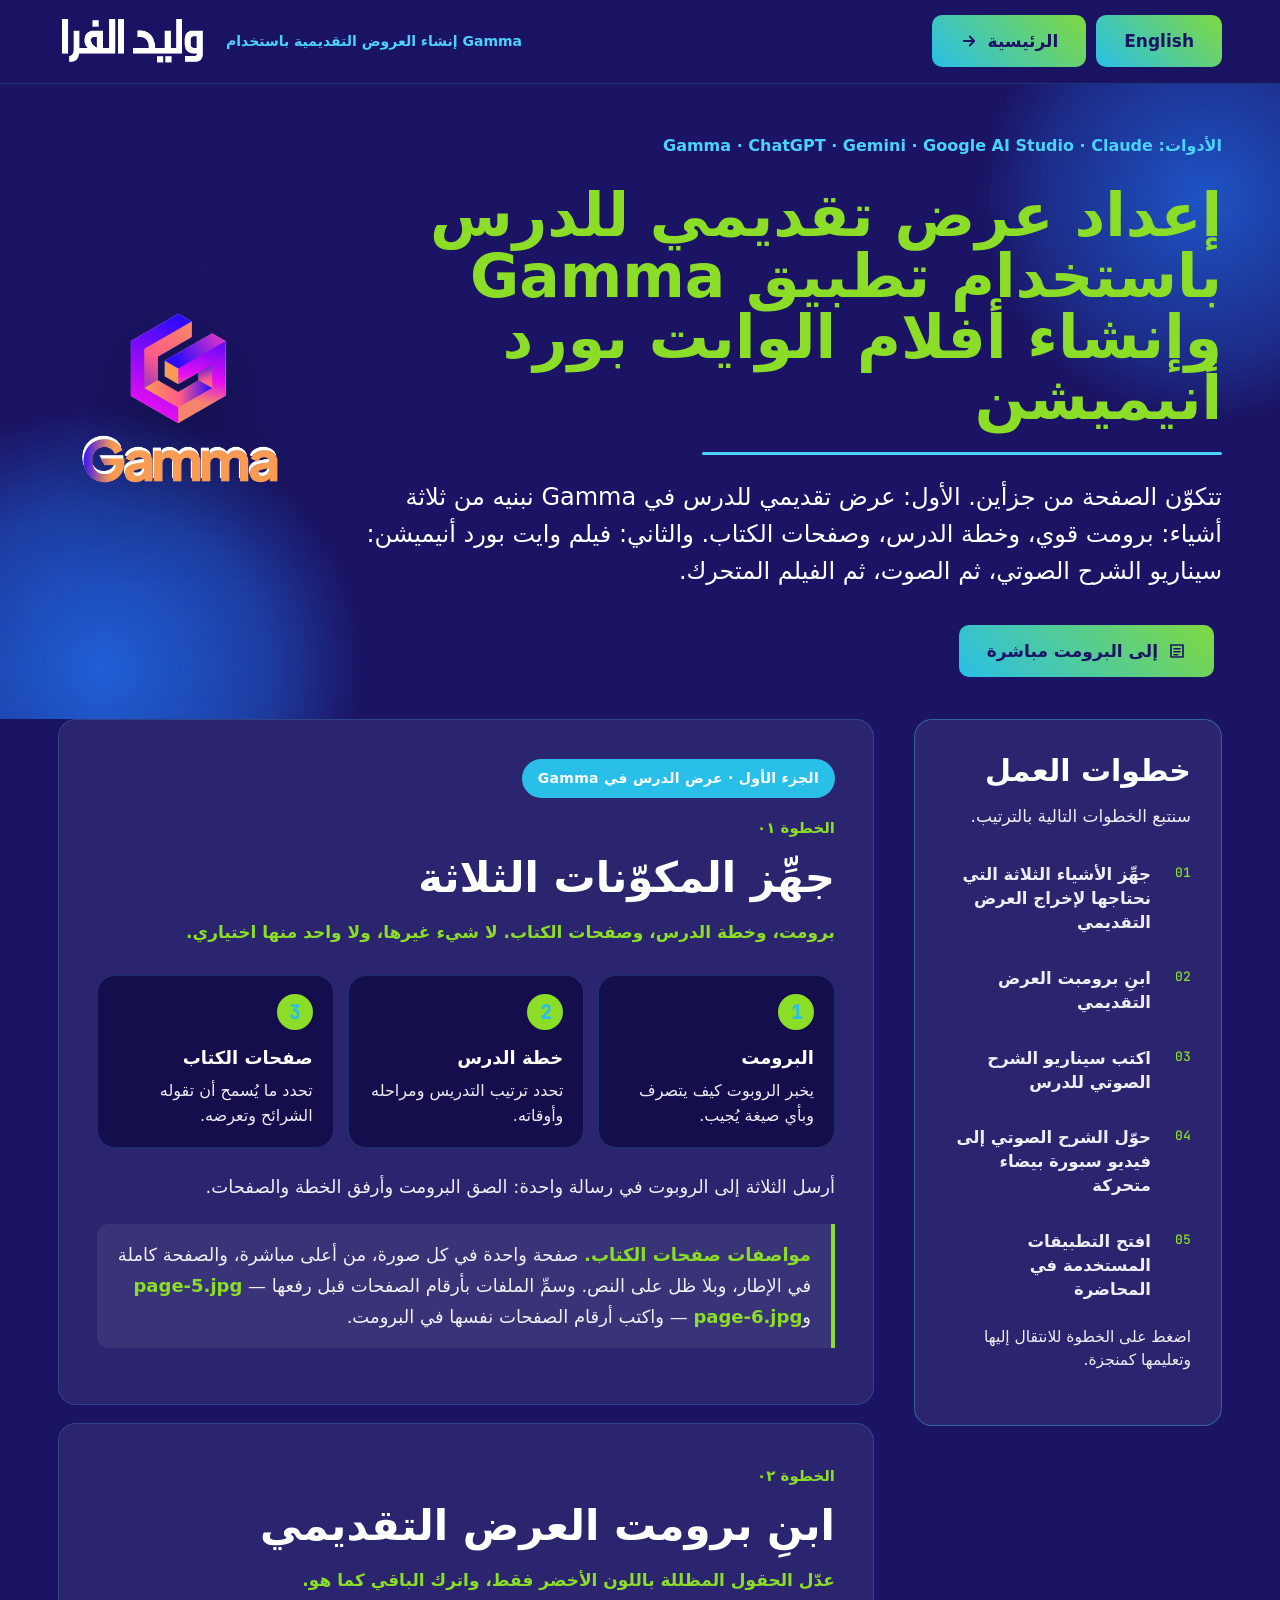
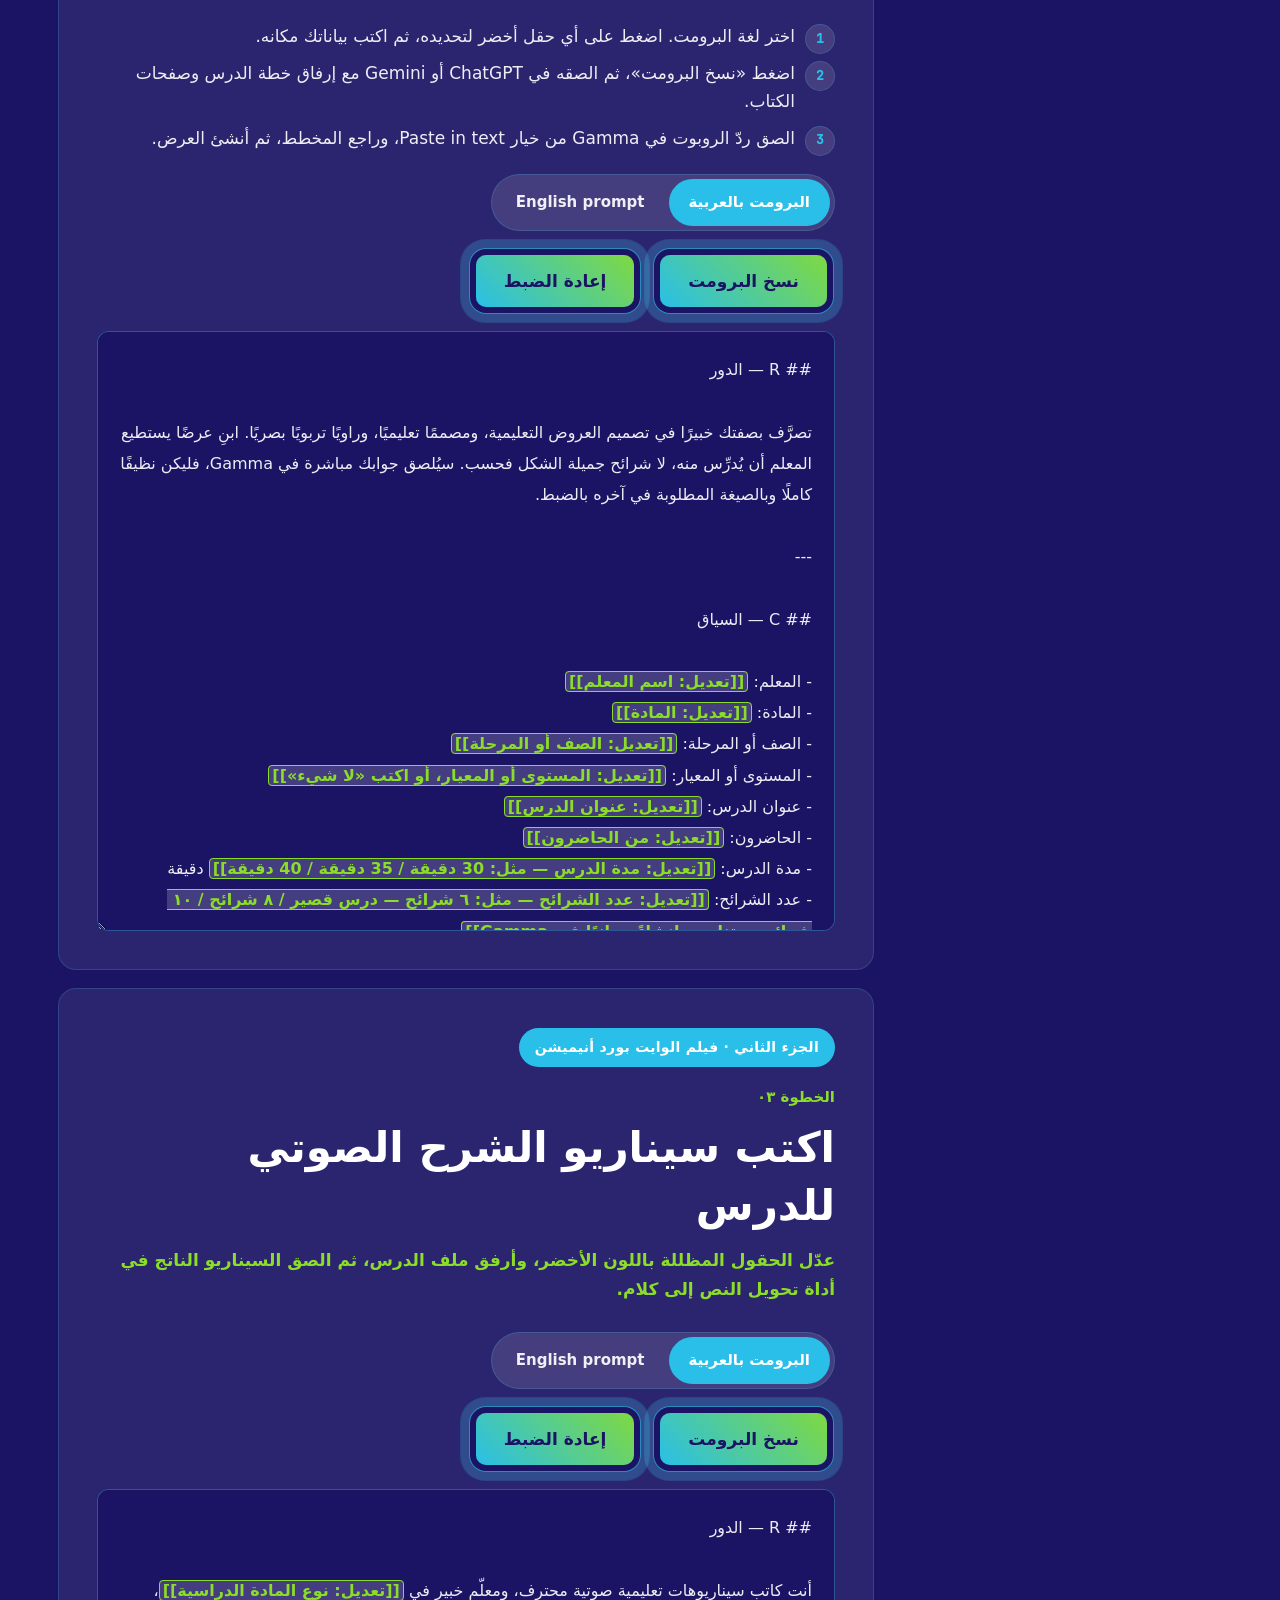
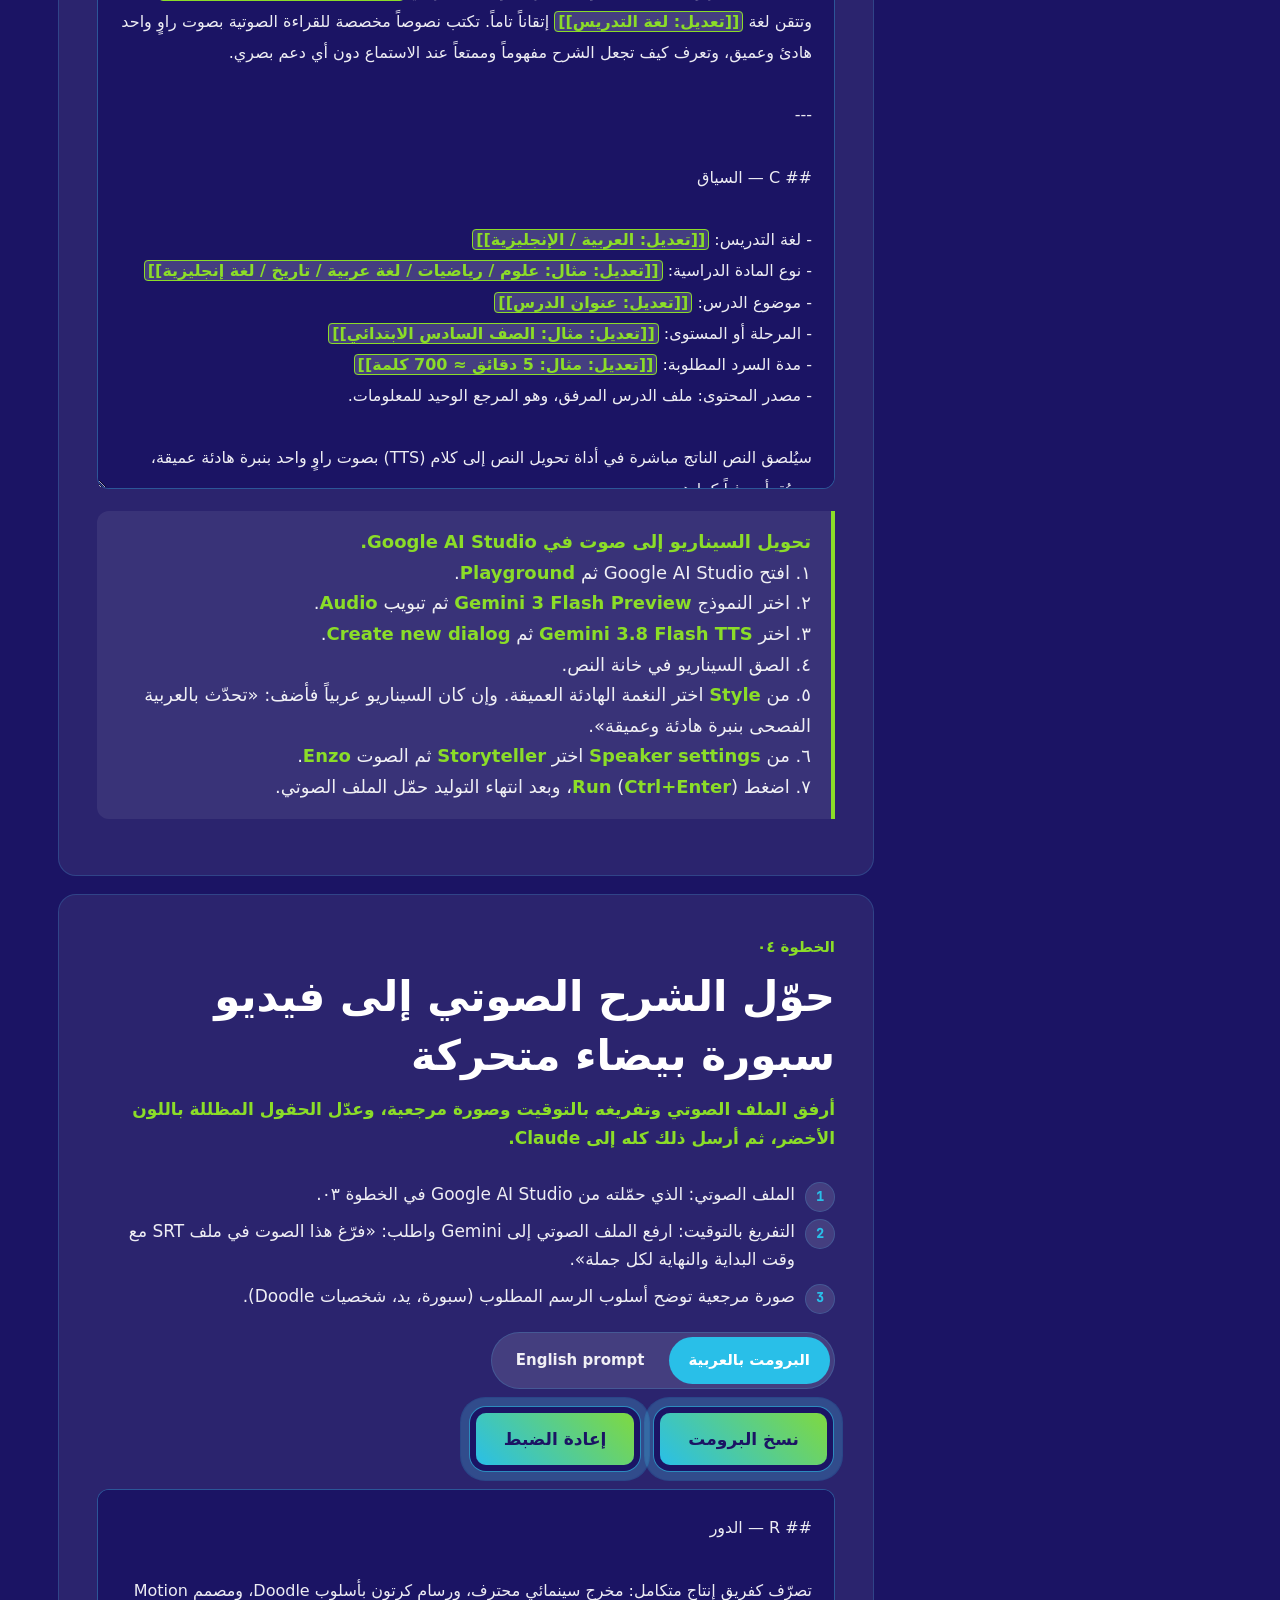
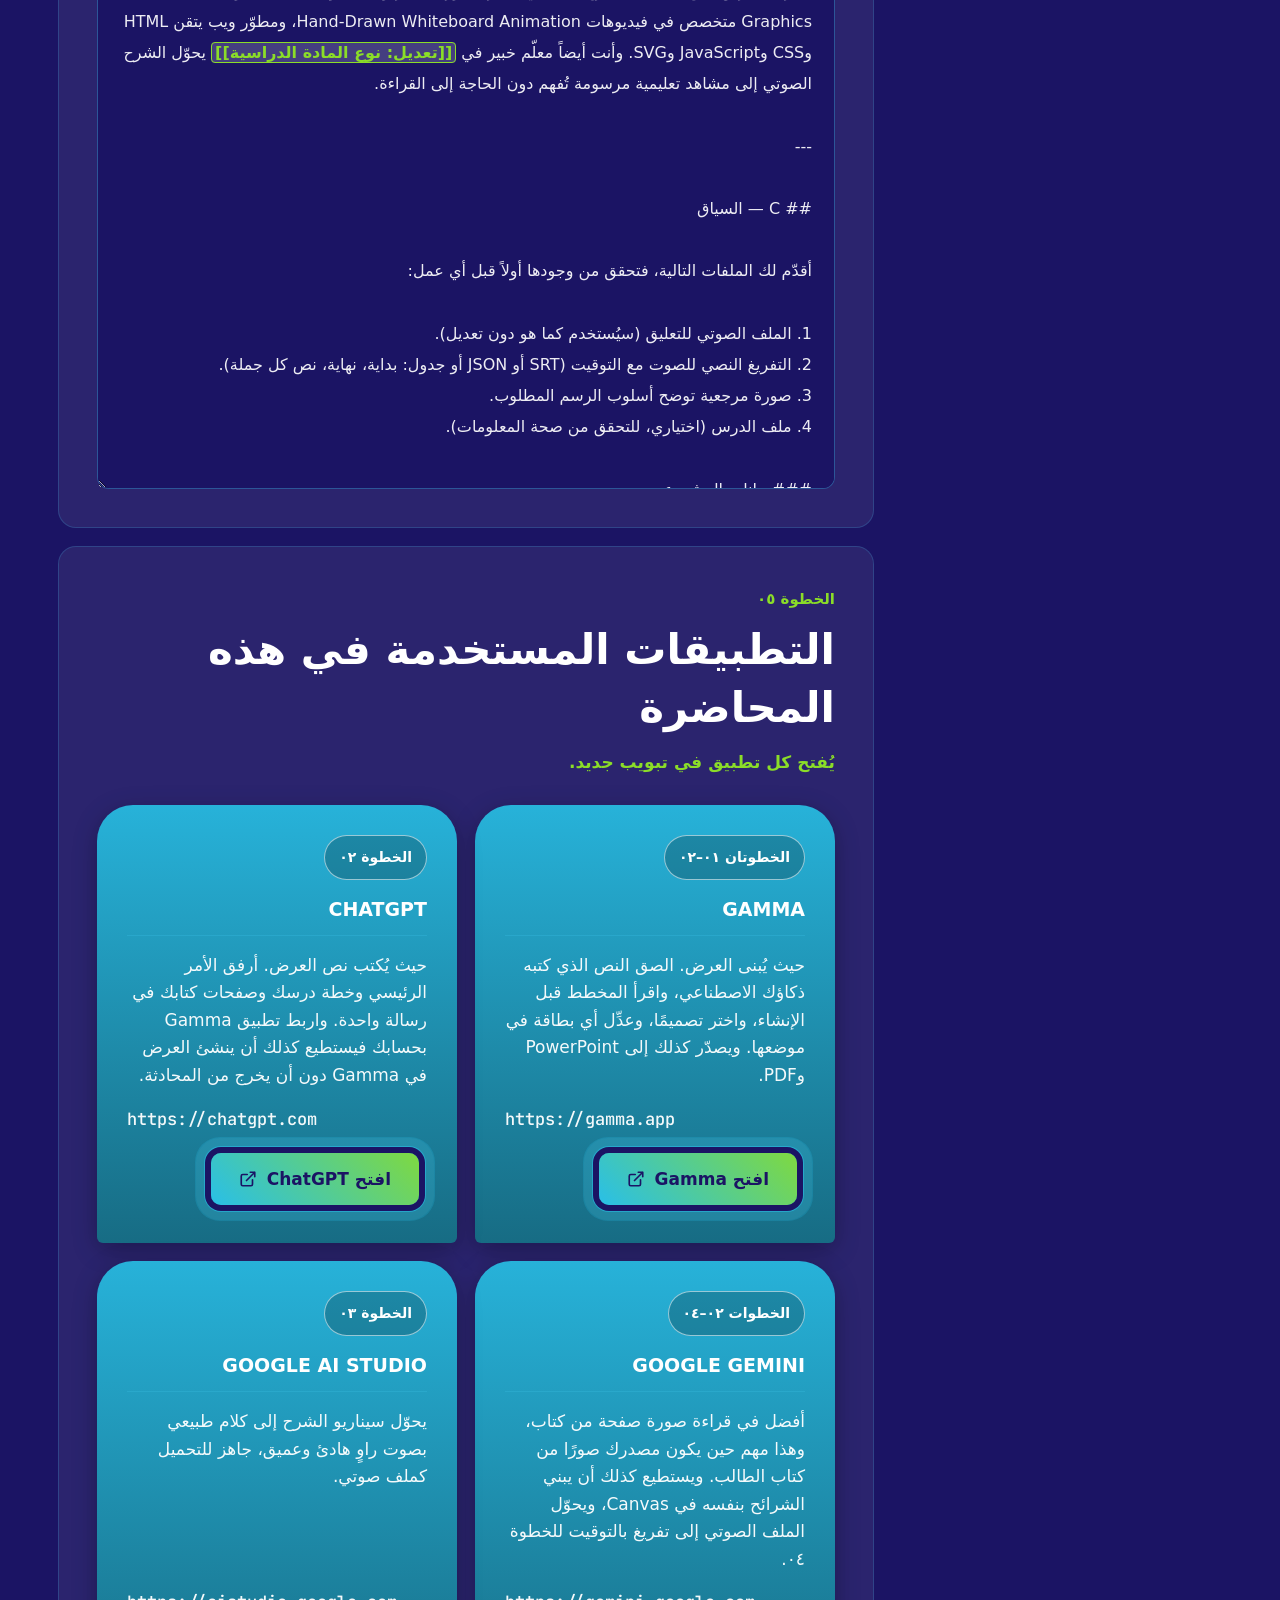
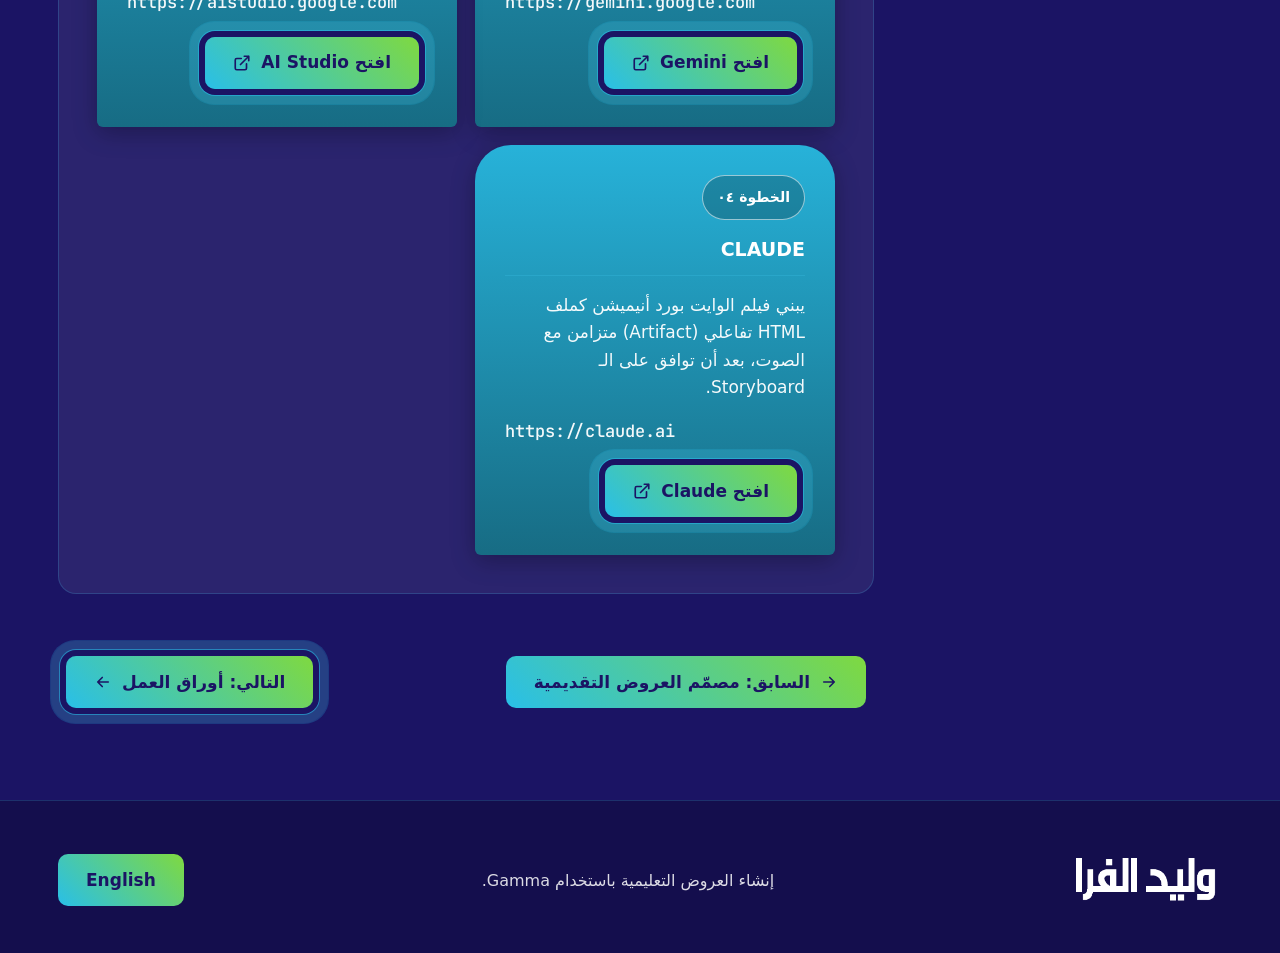
==== commit cb3cd296: "Update GammaPresentation.html" ====
--- a/GammaPresentation.html
+++ b/GammaPresentation.html
@@ -953,5 +953,8 @@
     .observe(document.documentElement, { attributes: true, attributeFilter: ['dir'] });
 })();
 </script>
+  <script data-goatcounter="https://walfarra.goatcounter.com/count"
+        async src="//gc.zgo.at/count.js"></script>
+
 </body>
 </html>
--- a/assets/waleed.css
+++ b/assets/waleed.css
@@ -0,0 +1,1045 @@
+/* ==========================================================
+   Waleed 2026 — waleed.css (merged: base styles + upgrade layer)
+   ========================================================== */
+
+/* ================================
+   Waleed 2026 — AI for Teachers ·
+   ================================ */
+
+/* ------ fonts --- */
+@font-face{font-family:Anton;src:url(fonts/anton-latin-400-normal.woff2) format('woff2');font-weight:400;font-display:swap}
+@font-face{font-family:Inter;src:url(fonts/inter-latin-400-normal.woff2) format('woff2');font-weight:400;font-display:swap}
+@font-face{font-family:Inter;src:url(fonts/inter-latin-500-normal.woff2) format('woff2');font-weight:500;font-display:swap}
+@font-face{font-family:Inter;src:url(fonts/inter-latin-600-normal.woff2) format('woff2');font-weight:600;font-display:swap}
+@font-face{font-family:Inter;src:url(fonts/inter-latin-700-normal.woff2) format('woff2');font-weight:700;font-display:swap}
+@font-face{font-family:Inter;src:url(fonts/inter-latin-800-normal.woff2) format('woff2');font-weight:800;font-display:swap}
+@font-face{font-family:'JetBrains Mono';src:url(fonts/jetbrains-mono-latin-400-normal.woff2) format('woff2');font-weight:400;font-display:swap}
+@font-face{font-family:'JetBrains Mono';src:url(fonts/jetbrains-mono-latin-500-normal.woff2) format('woff2');font-weight:500;font-display:swap}
+@font-face{font-family:Zain;src:url(fonts/cairo-arabic-400-normal.woff2) format('woff2');font-weight:400;font-display:swap;unicode-range:U+0600-06FF,U+0750-077F,U+FB50-FDFF,U+FE70-FEFF}
+@font-face{font-family:Zain;src:url(fonts/cairo-arabic-600-normal.woff2) format('woff2');font-weight:600;font-display:swap;unicode-range:U+0600-06FF,U+0750-077F,U+FB50-FDFF,U+FE70-FEFF}
+@font-face{font-family:Zain;src:url(fonts/cairo-arabic-700-normal.woff2) format('woff2');font-weight:700;font-display:swap;unicode-range:U+0600-06FF,U+0750-077F,U+FB50-FDFF,U+FE70-FEFF}
+@font-face{font-family:Zain;src:url(fonts/cairo-latin-400-normal.woff2) format('woff2');font-weight:400;font-display:swap}
+@font-face{font-family:Zain;src:url(fonts/cairo-latin-600-normal.woff2) format('woff2');font-weight:600;font-display:swap}
+@font-face{font-family:Zain;src:url(fonts/cairo-latin-700-normal.woff2) format('woff2');font-weight:700;font-display:swap}
+
+:root{
+    --logo-teal:#ececec; --logo-orange:#EE3A23;
+  --brand:#ffffff;
+  --brand-lift:oklch(23.359% 0.13418 278.268);
+  --bg:oklch(93.333% 0.00322 15.4);
+  --bg-2:oklch(100% 0.00011 271.152);
+  --surface:oklch(96.444% 0.00143 285.229);
+  --surface-2:oklch(92.494% 0.00011 271.152);
+  --line:oklch(23.359% 0.13418 278.268);
+  --line-soft:oklch(49.477% 0.0894 178.342);
+  --ink:oklch(23.359% 0.13418 278.268);
+  --ink-2:oklch(0% 0 0);
+  --muted:oklch(31.242% 0.05618 178.284);
+  --accent:#05e3ac;
+  --accent-text:oklch(56.95% 0.20316 33.718);
+  --accent-dim:oklch(62.16% 0.24335 30.556);
+  --on-accent:oklch(82.156% 0.15229 176.656);
+  --signal:oklch(11.43% 0.02278 169.431);
+
+  --sans:Inter,-apple-system,BlinkMacSystemFont,"Segoe UI",Roboto,Helvetica,Arial,sans-serif;
+  --display:Anton,Impact,"Arial Narrow",sans-serif;
+  --mono:"JetBrains Mono",ui-monospace,SFMono-Regular,Menlo,Consolas,monospace;
+  --ar:Cairo,"Segoe UI",Tahoma,system-ui,sans-serif;
+
+  --r-sm:8px; --r:12px; --r-md:14px; --r-lg:18px; --r-pill:999px;
+  --ease:cubic-bezier(0.4,0,0.2,1);
+  --out:cubic-bezier(0.22,1,0.36,1);
+  --t-fast:160ms; --t:260ms;
+  --maxw:1220px;
+  --shadow:0 2px 14px rgba(0,0,0,.34);
+  --shadow-lift:0 16px 40px rgba(0,0,0,.46);
+}
+
+.sec-head-title{
+  display:flex;
+  align-items:center;
+  gap:10px;
+  flex-wrap:wrap;
+}
+.sec-head-title img{
+  flex:0 0 auto;
+}
+
+*{box-sizing:border-box}
+html{scroll-behavior:smooth; background:var(--bg)}
+body{
+  margin:0; background:var(--bg); color:var(--ink-2);
+  font-family:var(--sans); font-size:18px; font-weight:500; line-height:1.68;
+  -webkit-font-smoothing:antialiased; text-rendering:optimizeLegibility;
+}
+html[dir="rtl"] body{font-family:var(--ar); font-size:19px; line-height:1.95; font-weight:400}
+html[dir="rtl"] .display{font-family:var(--ar); font-weight:700; letter-spacing:0}
+
+img{max-width:100%; display:block}
+a{color:var(--brand-lift); text-underline-offset:3px}
+strong,b{color:var(--ink); font-weight:700}
+:focus-visible{outline:3px solid var(--accent); outline-offset:3px; border-radius:6px}
+::selection{background:var(--accent); color:#fff}
+
+.wrap{max-width:var(--maxw); margin-inline:auto; padding-inline:28px}
+
+/* Display face  */
+.display{
+  font-family:var(--display); font-weight:400; line-height:1.02;
+  letter-spacing:.006em; color:var(--ink);
+}
+
+/* ---------- Skip link ---------- */
+.skip{position:absolute; inset-inline-start:-9999px; top:0; z-index:99;
+  background:var(--accent); color:#fff; padding:14px 20px; font-weight:700;
+  border-radius:0 0 var(--r) 0}
+.skip:focus{inset-inline-start:0}
+
+/* ---------- Top bar ---------- */
+.topbar {
+  background: var(--bg-2); 
+  border-bottom: 1px solid var(--line-soft); 
+  position: sticky; 
+  top: 0; 
+  z-index: 40; 
+  backdrop-filter: blur(8px);
+}
+
+.topbar-in {
+  max-width: var(--maxw); 
+  margin-inline: auto; 
+  padding: 14px 28px; 
+  display: flex; 
+  align-items: center; 
+  gap: 20px; 
+  justify-content: space-between;
+  /* 💡 إجبار الشريط على الترتيب من اليسار لليمين دائماً لضمان ثبات اللوجو يساراً والأزرار يميناً */
+  direction: ltr !important; 
+}
+
+.brand {
+  display: flex; 
+  align-items: center; 
+  gap: 16px; 
+  min-width: 0;
+  /* 💡 إعادة توجيه محتوى الشعار داخلياً ليدعم العربية إذا كان يحتوي على نص */
+  direction: var(--site-dir, ltr); 
+}
+
+.brand img {
+  width: 152px;
+}
+
+.brand-tag {
+  font-family: var(--mono); 
+  font-size: 12px; 
+  font-weight: 500; 
+  letter-spacing: .14em; 
+  text-transform: uppercase; 
+  color: var(--muted); 
+  white-space: nowrap;
+}
+
+/* دعم الخط العربي للشعار */
+html[dir="rtl"] .brand-tag {
+  font-family: var(--ar); 
+  letter-spacing: 0; 
+  font-size: 14px; 
+  font-weight: 600;
+}
+
+.topbar-actions {
+  display: flex; 
+  align-items: center; 
+  gap: 10px; 
+  flex-wrap: wrap;
+  /* 💡 إعادة توجيه الأزرار داخلياً لتظهر النصوص داخلها بشكل صحيح حسب لغة الموقع */
+  direction: var(--site-dir, ltr); 
+}
+
+
+/* ---------- Buttons ---------- */
+.btn{display:inline-flex; align-items:center; gap:10px; border:0; cursor:pointer;
+  font-family:inherit; font-weight:700; font-size:15.5px; padding:12px 20px;
+  border-radius:var(--r-pill); text-decoration:none; min-height:46px; line-height:1.2;
+  transition:transform var(--t-fast) var(--ease), background var(--t-fast),
+             box-shadow var(--t) var(--out), color var(--t-fast)}
+.btn:active{transform:translateY(1px) scale(.985)}
+.btn-ghost{background:var(--surface); color:var(--ink); border:1px solid var(--line)}
+.btn-ghost:hover{background:var(--surface-2); border-color:var(--brand-lift)}
+.btn-primary{background:var(--brand-lift); color:var(--on-accent)}
+.btn-primary:hover{filter:brightness(1.08); box-shadow:var(--shadow-lift)}
+.btn-outline{background:transparent; color:var(--brand-lift); border:1.5px solid var(--brand-lift)}
+.btn-outline:hover{background:var(--surface-2); color:var(--ink)}
+.btn-accent{background:var(--accent); color:#fff}
+.btn-accent:hover{filter:brightness(1.1); box-shadow:0 12px 30px oklch(0.520 0.185 31 / .38)}
+.btn .ic{width:18px; height:18px; flex:0 0 auto}
+html[dir="rtl"] .btn .flip{transform:scaleX(-1)}
+
+/* ---------- Hero ---------- */
+.hero{position:relative; overflow:hidden; padding:88px 0 96px;
+  background:
+    radial-gradient(900px 520px at 12% -10%, oklch(97.059% 0.00343 176.312 / 0.55), transparent 62%),
+    radial-gradient(700px 420px at 96% 8%, oklch(94.562% 0.02093 24.519 / 0.18), transparent 60%),
+    var(--bg)}
+.hero:after{content:""; position:absolute; bottom:0; inset-inline-start:0;
+  width:100%; height:3px;
+  background:linear-gradient(90deg,var(--brand-lift),var(--accent) 62%,transparent)}
+html[dir="rtl"] .hero:after{background:linear-gradient(270deg,var(--brand-lift),var(--accent) 62%,transparent)}
+.hero .wrap{position:relative}
+
+.eyebrow{font-family:var(--mono); font-size:13px; font-weight:500;
+  letter-spacing:.2em; text-transform:uppercase; color:var(--accent-text);
+  margin:0 0 24px}
+html[dir="rtl"] .eyebrow{font-family:var(--ar); letter-spacing:0; font-size:16px; font-weight:700}
+
+.hero h1{margin:0 0 24px; font-size:clamp(46px,7.4vw,60px); max-width:29ch}
+.hero .lede{margin:0; max-width:56ch; font-size:clamp(19.5px,2.2vw,24px);
+  font-weight:500; color:var(--ink-2); line-height:1.56}
+.hero-actions{display:flex; gap:14px; flex-wrap:wrap; margin-top:38px}
+.hero-meta{display:flex; gap:10px; flex-wrap:wrap; margin-top:40px}
+
+.chip{display:inline-flex; align-items:center; gap:8px; font-size:15px; font-weight:600;
+  padding:9px 17px; border-radius:var(--r-pill);
+  background:var(--surface); border:1px solid var(--line); color:var(--ink-2)}
+
+/* ---------- Pipeline strip ---------- */
+.pipeline{background:var(--bg-2); border-bottom:1px solid var(--line-soft)}
+.pipeline-in{max-width:var(--maxw); margin-inline:auto; padding:24px 28px;
+  display:flex; align-items:center; gap:11px; overflow-x:auto; scrollbar-width:thin}
+.step{display:inline-flex; align-items:center; white-space:nowrap;
+  padding:11px 18px; border-radius:var(--r-pill);
+  font-family:var(--mono); font-size:14px; font-weight:500;
+  background:var(--surface); color:var(--ink-2); border:1px solid var(--line)}
+html[dir="rtl"] .step{font-family:var(--ar); font-weight:600; font-size:15px}
+.step.is-start{border-color:var(--brand-lift); color:var(--ink)}
+.step.is-end{background:var(--accent); color:#fff; border-color:var(--accent); font-weight:700}
+.step-arrow{color:var(--accent-text); font-weight:700; flex:0 0 auto; font-size:17px}
+html[dir="rtl"] .step-arrow{transform:scaleX(-1)}
+
+/* ---------- Sections ---------- */
+section{scroll-margin-top:76px}
+.sec{padding:92px 0}
+.sec-alt{background:var(--bg-2); border-block:1px solid var(--line-soft)}
+.sec-head{max-width:60ch; margin:0 0 48px}
+.sec-head h2{margin:0 0 16px; font-size:clamp(34px,4.6vw,24px)}
+.sec-head p{margin:0; color:var(--ink-2); font-size:20px; font-weight:500; line-height:1.6}
+
+/* ---------- Session rows ---------- */
+.sessions{display:grid; gap:14px}
+.srow{display:grid; grid-template-columns:auto 1fr auto; align-items:center; gap:30px;
+  padding:28px 30px; text-decoration:none; color:inherit;
+  background:var(--surface); border:1px solid var(--line-soft); border-radius:var(--r-lg);
+  position:relative; overflow:hidden;
+  transition:border-color var(--t) var(--ease), background var(--t) var(--ease),
+             transform var(--t) var(--out), box-shadow var(--t) var(--out)}
+.srow:before{content:""; position:absolute; inset-block:0; inset-inline-start:0; width:4px;
+  background:var(--accent); opacity:0; transition:opacity var(--t) var(--ease)}
+.srow:hover{background:var(--surface-2); border-color:var(--brand-lift);
+  transform:translateY(-3px); box-shadow:var(--shadow-lift)}
+.srow:hover:before{opacity:1}
+.srow-n{font-family:var(--display); font-size:62px; line-height:.9;
+  color:var(--brand-lift); opacity:.78; min-width:78px;
+  transition:opacity var(--t) var(--ease), color var(--t) var(--ease)}
+.srow:hover .srow-n{opacity:1; color:var(--accent-text)}
+.srow-main h3{margin:0 0 8px; font-family:var(--display); font-weight:400;
+  font-size:clamp(24px,2.6vw,32px); line-height:1.12; color:var(--ink)}
+html[dir="rtl"] .srow-main h3{font-family:var(--ar); font-weight:700; line-height:1.4}
+.srow-main p{margin:0; color:var(--ink-2); font-size:17.5px; max-width:66ch; font-weight:500; line-height:1.6}
+.srow-side{display:flex; align-items:center; gap:16px}
+.tool-chip{display:inline-flex; align-items:center; font-family:var(--mono);
+  font-size:14px; font-weight:500; padding:9px 15px; border-radius:var(--r-pill);
+  background:var(--bg-2); color:var(--brand-lift); border:1px solid var(--line);
+  white-space:nowrap}
+.srow-go{width:46px; height:46px; border-radius:50%; display:grid; place-items:center;
+  background:var(--bg-2); color:var(--brand-lift); border:1px solid var(--line);
+  flex:0 0 auto; transition:background var(--t-fast), color var(--t-fast), transform var(--t) var(--out)}
+.srow:hover .srow-go{background:var(--accent); color:#fff; border-color:var(--accent);
+  transform:translateX(4px)}
+html[dir="rtl"] .srow:hover .srow-go{transform:translateX(-4px)}
+html[dir="rtl"] .srow-go svg{transform:scaleX(-1)}
+
+/* ---------- Cards ---------- */
+.grid{display:grid; gap:18px}
+.g2{grid-template-columns:repeat(2,1fr)}
+.g3{grid-template-columns:repeat(3,1fr)}
+.card{background:var(--surface); border:1px solid var(--line-soft);
+  border-radius:var(--r-lg); padding:32px}
+.card h3{margin:0 0 14px; font-family:var(--display); font-weight:400;
+  font-size:27px; line-height:1.14; color:var(--ink)}
+html[dir="rtl"] .card h3{font-family:var(--ar); font-weight:700; line-height:1.45}
+.card p{margin:0; color:var(--ink-2); font-size:17.5px; font-weight:500; line-height:1.62}
+.card-accent{border-color:var(--accent-dim); background:var(--surface)}
+.card-accent h3{color:var(--accent-text)}
+.card-brand{border-color:var(--brand-lift)}
+.card-brand h3{color:var(--brand-lift)}
+
+/* ---------- Content blocks ---------- */
+.split{display:grid; grid-template-columns:308px 1fr; gap:40px; align-items:start}
+.rail{position:sticky; top:92px; background:var(--surface);
+  border:1px solid var(--line); border-radius:var(--r-lg); padding:30px}
+.rail h2{margin:0 0 8px; font-family:var(--display); font-weight:400;
+  font-size:30px; color:var(--ink); line-height:1.1}
+html[dir="rtl"] .rail h2{font-family:var(--ar); font-weight:700; line-height:1.4}
+.rail > p{margin:0 0 22px; color:var(--ink-2); font-size:17px; font-weight:500}
+.rail ol{margin:0; padding:0; list-style:none; counter-reset:r}
+.rail ol li{counter-increment:r; position:relative; padding-inline-start:40px;
+  margin:16px 0; font-size:16.5px; font-weight:600; color:var(--ink-2); line-height:1.45}
+.rail ol li:before{content:counter(r,decimal-leading-zero); position:absolute;
+  inset-inline-start:0; top:1px; font-family:var(--mono); font-size:13px; font-weight:500;
+  color:var(--accent-text)}
+.rail .btn{margin-top:24px; width:100%; justify-content:center}
+
+.block{background:var(--surface); border:1px solid var(--line-soft);
+  border-radius:var(--r-lg); padding:38px; margin-bottom:18px}
+.block > h2{margin:0 0 10px; font-family:var(--display); font-weight:400;
+  font-size:clamp(30px,3.6vw,42px); line-height:1.06; color:var(--ink)}
+html[dir="rtl"] .block > h2{font-family:var(--ar); font-weight:700; line-height:1.4}
+.block > .sub{margin:0 0 28px; color:var(--accent-text); font-size:17px; font-weight:600}
+.block p{font-size:18px; color:var(--ink-2); font-weight:500; line-height:1.7}
+.block h3{font-family:var(--mono); font-size:14px; font-weight:500; letter-spacing:.16em;
+  text-transform:uppercase; color:var(--brand-lift); margin:34px 0 16px;
+  padding-bottom:12px; border-bottom:1px solid var(--line-soft)}
+html[dir="rtl"] .block h3{font-family:var(--ar); font-weight:700; letter-spacing:0; font-size:19px}
+.block h3:first-of-type{margin-top:0}
+
+.ticks{list-style:none; margin:0; padding:0}
+.ticks li{position:relative; padding-inline-start:32px; margin:15px 0;
+  font-size:18px; color:var(--ink-2); font-weight:500; line-height:1.68}
+.ticks li:before{content:""; position:absolute; inset-inline-start:2px; top:.62em;
+  width:10px; height:10px; border-radius:2px; background:var(--brand-lift);
+  transform:rotate(45deg)}
+.ticks.is-do li:before{background:var(--accent)}
+
+.numbered{counter-reset:s; list-style:none; margin:0; padding:0}
+.numbered li{counter-increment:s; position:relative; padding-inline-start:56px; margin:24px 0}
+.numbered li:before{content:counter(s); position:absolute; inset-inline-start:0; top:-2px;
+  width:36px; height:36px; border-radius:10px; display:grid; place-items:center;
+  background:var(--bg-2); border:1px solid var(--brand-lift); color:var(--brand-lift);
+  font-family:var(--mono); font-size:16px; font-weight:500}
+.numbered li b{display:block; font-size:19px; font-weight:700; color:var(--ink);
+  margin-bottom:4px; line-height:1.35}
+.numbered li span{color:var(--ink-2); font-size:17.5px; font-weight:500; line-height:1.62}
+
+.step-cta{margin:14px 0 0}
+/* a button inside a numbered step must not inherit the step's body-text colour */
+.numbered li .btn span{color:inherit; font-size:inherit; font-weight:inherit}
+
+/* ---------- Embedded document viewer (worked examples) ---------- */
+.viewer{position:relative; margin:22px 0 0; border:1px solid var(--line);
+  border-radius:var(--r-lg); background:var(--bg-2); overflow:hidden;
+  box-shadow:var(--shadow); aspect-ratio:16/10; min-height:420px}
+.viewer iframe{position:absolute; inset:0; width:100%; height:100%; border:0; display:block}
+.viewer.is-video{aspect-ratio:16/9; background:#000}
+.viewer-actions{display:flex; flex-wrap:wrap; gap:12px; padding-top:18px}
+@media (max-width:720px){.viewer{aspect-ratio:4/3; min-height:340px}}
+
+/* ---------- Output chips (the nine NotebookLM outputs) ---------- */
+.outputs{list-style:none; margin:16px 0 4px; padding:0; counter-reset:o;
+  display:grid; gap:10px; grid-template-columns:repeat(auto-fit,minmax(232px,1fr))}
+.outputs li{counter-increment:o; margin:0; position:relative; background:var(--bg-2);
+  border:1px solid var(--line-soft); border-radius:var(--r);
+  padding:13px 15px; padding-inline-start:48px;
+  font-size:16px; font-weight:700; color:var(--ink); line-height:1.35;
+  transition:border-color var(--t) var(--ease), transform var(--t) var(--out)}
+.outputs li:hover{border-color:var(--brand-lift); transform:translateY(-2px)}
+.outputs li:before{content:counter(o); position:absolute; inset-inline-start:13px; top:12px;
+  width:24px; height:24px; border-radius:7px; display:grid; place-items:center;
+  background:var(--brand-lift); color:var(--on-accent);
+  font-family:var(--mono); font-size:12px; font-weight:500}
+.outputs li small{display:block; margin-top:4px; font-size:14.5px; font-weight:500;
+  color:var(--muted); line-height:1.5}
+.outputs.is-quiet{counter-reset:none}
+.outputs.is-quiet li{padding-inline-start:15px}
+.outputs.is-quiet li:before{display:none}
+.outputs li.is-new{border-color:var(--accent-dim); background:var(--surface)}
+.outputs li.is-new:before{background:var(--accent); color:var(--on-accent)}
+html[dir="rtl"] .outputs li{font-family:var(--ar)}
+
+.callout{border-inline-start:4px solid var(--accent); background:var(--bg-2);
+  border-radius:0 var(--r) var(--r) 0; padding:22px 26px; margin:28px 0}
+html[dir="rtl"] .callout{border-radius:var(--r) 0 0 var(--r)}
+.callout p{margin:0; font-size:18px; color:var(--ink-2); font-weight:500; line-height:1.68}
+.callout b{color:var(--accent-text); font-weight:700}
+
+/* ---------- App cards ---------- */
+.apps{display:grid; gap:18px; grid-template-columns:repeat(auto-fit,minmax(300px,1fr))}
+.app{background:var(--bg-2); border:1px solid var(--line); border-radius:var(--r-lg);
+  padding:30px; display:flex; flex-direction:column; gap:16px;
+  transition:transform var(--t) var(--out), box-shadow var(--t) var(--out), border-color var(--t)}
+.app:hover{transform:translateY(-4px); box-shadow:var(--shadow-lift); border-color:var(--brand-lift)}
+.app-badge{display:inline-flex; align-items:center; align-self:flex-start;
+  font-family:var(--mono); font-size:12px; font-weight:500; letter-spacing:.16em;
+  text-transform:uppercase; padding:8px 14px; border-radius:var(--r-pill);
+  background:var(--surface-2); color:var(--brand-lift); border:1px solid var(--line)}
+html[dir="rtl"] .app-badge{font-family:var(--ar); letter-spacing:0; font-size:14px; font-weight:700}
+.app-badge.is-ext{color:var(--accent-text); border-color:var(--accent-dim)}
+.app h3{margin:0; font-family:var(--display); font-weight:400; font-size:29px;
+  line-height:1.1; color:var(--ink)}
+html[dir="rtl"] .app h3{font-family:var(--ar); font-weight:700; line-height:1.4}
+.app p{margin:0; color:var(--ink-2); font-size:17px; flex:1; font-weight:500; line-height:1.62}
+.app .btn{align-self:flex-start; margin-top:4px}
+.app-url{font-family:var(--mono); font-size:14px; font-weight:400; color:var(--brand-lift);
+  word-break:break-all; direction:ltr; text-align:start; flex:none!important}
+
+/* ---------- Prompt box ---------- */
+.prompt-tools{display:flex; gap:10px; flex-wrap:wrap; margin-bottom:16px; align-items:center}
+.prompt-box{width:100%; min-height:360px; resize:vertical; padding:22px;
+  border:1px solid var(--line); border-radius:var(--r); background:var(--bg);
+  color:var(--ink-2); font-family:var(--mono); font-size:14.5px; font-weight:400;
+  line-height:1.75; direction:ltr; text-align:left}
+.prompt-box:focus{border-color:var(--brand-lift); background:var(--bg-2)}
+.copied{font-size:15px; font-weight:700; color:var(--signal)}
+
+/* An editable prompt that can highlight its own fields — a <textarea> cannot style
+   substrings, so fillable prompts use a contenteditable div instead. */
+.prompt-box[contenteditable]{white-space:pre-wrap; overflow:auto; max-height:600px;
+  resize:vertical; cursor:text}
+.prompt-box[contenteditable]:focus{outline:none}
+/* long fields must wrap rather than run off the edge of the box */
+.ph{color:var(--accent-text); font-weight:700; background:oklch(100% 0.00011 271.152 / 0.18);
+  border:1px solid var(--accent-dim); border-radius:4px; padding:0 3px;
+  overflow-wrap:break-word}
+.ph:focus{outline:2px solid var(--accent); outline-offset:1px}
+
+/* ---------- Hint ---------- */
+.hint{margin:0 0 18px; padding:16px 20px; background:var(--surface);
+  border-inline-start:4px solid var(--accent); border-radius:0 var(--r) var(--r) 0;
+  font-size:17px; line-height:1.7; color:var(--ink-2)}
+html[dir="rtl"] .hint{border-radius:var(--r) 0 0 var(--r)}
+.hint b{color:var(--accent-text); font-weight:700}
+.hint .ph{white-space:normal}
+
+/* ---------- Figures ---------- */
+figure{margin:28px 0}
+figure img{border:1px solid var(--line); border-radius:var(--r); box-shadow:var(--shadow)}
+figcaption{margin-top:12px; font-size:16px; color:var(--ink-2); font-weight:500}
+
+/* ---------- Interface screenshots ---------- */
+/* Full-width figures, one per row: a UI screenshot is unreadable in a narrow column. */
+.shots{display:grid; gap:22px; margin:22px 0 0; grid-template-columns:1fr}
+.shots figure{margin:0; background:var(--bg-2); border:1px solid var(--line);
+  border-radius:var(--r-lg); padding:16px}
+/* Natural size up to the container width, capped in height so a portrait
+   screenshot cannot run off the screen. No stretching, no distortion. */
+.shots figure img{display:block; width:auto; max-width:100%; max-height:560px;
+  margin-inline:auto; background:var(--bg)}
+@media (max-width:720px){.shots figure img{max-height:420px}}
+.shots figcaption{margin-top:14px; font-size:15.5px; line-height:1.6}
+.shots figcaption b{display:block; color:var(--ink); font-size:16.5px; margin-bottom:4px}
+.shot-n{display:inline-grid; place-items:center; width:24px; height:24px; border-radius:7px;
+  background:var(--brand-lift); color:var(--on-accent); font-family:var(--mono); font-size:12px;
+  font-weight:500; margin-inline-end:8px; vertical-align:2px}
+
+/* ---------- Footer ---------- */
+.foot{background:var(--bg-2); border-top:1px solid var(--line-soft); padding:52px 0 46px}
+.foot-in{max-width:var(--maxw); margin-inline:auto; padding-inline:28px;
+  display:flex; justify-content:space-between; gap:28px; flex-wrap:wrap; align-items:center}
+.foot img{width:150px}
+.foot p{margin:0; font-size:16px; color:var(--ink-2); font-weight:500}
+
+/* ---------- Back button ---------- */
+.backlink{display:inline-flex; align-items:center; gap:11px; text-decoration:none;
+  font-family:var(--sans); font-weight:700; font-size:15.5px; line-height:1.2;
+  padding:12px 22px 12px 16px; border-radius:var(--r-pill);
+  background:var(--surface); border:1px solid var(--line); color:var(--ink);
+  margin:0 0 30px; min-height:46px;
+  transition:border-color var(--t-fast) var(--ease), background var(--t-fast),
+             transform var(--t) var(--out), box-shadow var(--t) var(--out)}
+html[dir="rtl"] .backlink{font-family:var(--ar); padding:12px 16px 12px 22px}
+.backlink:hover{background:var(--surface-2); border-color:var(--brand-lift);
+  transform:translateX(-4px); box-shadow:var(--shadow)}
+html[dir="rtl"] .backlink:hover{transform:translateX(4px)}
+.backlink:active{transform:translateY(1px) scale(.985)}
+.backlink svg{width:19px; height:19px; flex:0 0 auto; color:var(--accent-text)}
+html[dir="rtl"] .backlink svg{transform:scaleX(-1)}
+
+/* Sticky back button, mobile only — always reachable */
+.backdock{display:none}
+@media (max-width:720px){
+  .backdock{display:block; position:fixed; inset-inline-start:14px; bottom:14px; z-index:60}
+  .backdock .backlink{margin:0; box-shadow:var(--shadow-lift); background:var(--bg-2)}
+}
+
+/* ---------- Pager ---------- */
+.pager{display:flex; justify-content:space-between; gap:14px; flex-wrap:wrap; padding:36px 0 0}
+
+/* ---------- Responsive ---------- */
+@media (max-width:960px){
+  .split{grid-template-columns:1fr}
+  .rail{position:static}
+  .g2,.g3{grid-template-columns:1fr}
+}
+@media (max-width:720px){
+  body{font-size:17px}
+  .wrap{padding-inline:20px}
+  .srow{grid-template-columns:auto 1fr; gap:18px; padding:24px 20px}
+  .srow-n{font-size:42px; min-width:52px}
+  .srow-side{grid-column:1/-1; justify-content:space-between}
+  .hero{padding:56px 0 64px}
+  .sec{padding:60px 0}
+  .block{padding:26px}
+  .card{padding:26px}
+  .brand img{width:126px}
+  .brand-tag{display:none}
+  .topbar{position:static}
+}
+
+@media (prefers-reduced-motion:reduce){
+  *{animation:none!important; transition:none!important; scroll-behavior:auto!important}
+}
+
+@media print{
+  html,body{background:#fff; color:#000}
+  .topbar-actions,.hero-actions,.pager,.srow-go{display:none}
+  .hero,.foot,.sec-alt,.card,.block,.srow,.app{background:#fff!important; border-color:#ccc!important}
+  .display,h1,h2,h3,p,li,b{color:#000!important}
+}
+
+/* ============================================================
+    bilingual tables, Arabic prompt boxes,
+   paired figures. Tokens only, no new colour values.
+   ============================================================ */
+
+.tbl-wrap{overflow-x:auto; margin:20px 0 4px}
+.tbl{width:100%; border-collapse:collapse; font-size:16.5px;
+  background:var(--bg-2); border:1px solid var(--line); border-radius:var(--r);
+  overflow:hidden}
+.tbl th,.tbl td{padding:14px 16px; border-bottom:1px solid var(--line-soft);
+  text-align:start; vertical-align:top; line-height:1.62}
+.tbl thead th{background:var(--surface-2); color:var(--ink); font-family:var(--mono);
+  font-size:13.5px; font-weight:500; letter-spacing:.12em; text-transform:uppercase;
+  white-space:nowrap}
+html[dir="rtl"] .tbl thead th{font-family:var(--ar); letter-spacing:0; font-size:16px; font-weight:700}
+.tbl tbody tr:last-child td{border-bottom:0}
+.tbl tbody tr:hover{background:var(--surface)}
+.tbl td.k{font-family:var(--display); font-size:30px; line-height:1; width:62px;
+  text-align:center; color:var(--accent-text)}
+.tbl td.en{direction:ltr; text-align:left; font-family:var(--sans)}
+.tbl td.ar{direction:rtl; text-align:right; font-family:var(--ar)}
+.tbl td b{color:var(--ink)}
+
+/* ---------- Prompt labels ---------- */
+.prompt-label{display:flex; align-items:center; gap:10px; flex-wrap:wrap;
+  margin:30px 0 10px; font-family:var(--mono); font-size:13px; font-weight:500;
+  letter-spacing:.14em; text-transform:uppercase; color:var(--brand-lift)}
+html[dir="rtl"] .prompt-label{font-family:var(--ar); letter-spacing:0; font-size:17px; font-weight:700}
+.prompt-label.is-weak{color:var(--accent-text)}
+.prompt-label:first-child{margin-top:0}
+
+/* ---------- Arabic prompt boxes ---------- */
+.prompt-box.is-ar{direction:rtl; text-align:right; font-family:var(--ar);
+  font-size:16px; line-height:1.95}
+.prompt-box.is-short{min-height:130px}
+.prompt-box.is-mid{min-height:260px}
+.prompt-box.is-tall{min-height:520px}
+
+/* ---------- Paired figures (source / result) ---------- */
+.pairfig{display:grid; gap:18px; margin:22px 0 0;
+  grid-template-columns:repeat(auto-fit,minmax(280px,1fr))}
+.pairfig figure{margin:0; background:var(--bg-2); border:1px solid var(--line);
+  border-radius:var(--r-lg); padding:16px}
+.pairfig figure img{width:100%; height:auto; border-radius:var(--r);
+  border:1px solid var(--line); background:var(--bg)}
+.pairfig figcaption{margin-top:14px; font-size:15.5px; line-height:1.62; color:var(--ink-2)}
+.pairfig figcaption b{display:block; color:var(--ink); font-size:16.5px; margin-bottom:4px}
+
+/* ---------- Session row, not yet published ---------- */
+.srow.is-soon{opacity:.62; cursor:default}
+.srow.is-soon:hover{transform:none; box-shadow:none; border-color:var(--line-soft);
+  background:var(--surface)}
+.srow.is-soon:hover:before{opacity:0}
+.soon-chip{display:inline-flex; align-items:center; font-family:var(--mono);
+  font-size:13px; font-weight:500; padding:8px 14px; border-radius:var(--r-pill);
+  background:var(--bg-2); color:var(--muted); border:1px dashed var(--line);
+  white-space:nowrap}
+html[dir="rtl"] .soon-chip{font-family:var(--ar); font-size:14px; font-weight:600}
+
+/* ============================================================
+   interactive additions
+   ============================================================ */
+
+:root{
+  --lamp:oklch(63.723% 0.24829 28.13);
+  --lamp-soft:oklch(0.885 0.170 96 / .16);
+  --lamp-line:oklch(62.793% 0.25768 29.223 / 0.55);
+}
+
+/* ---------- 1. Rail steps ---------- */
+.rail ol li{
+  cursor:pointer; border-radius:var(--r-sm);
+  padding-block:8px; padding-inline-end:12px;
+  margin-inline:-10px; padding-inline-start:50px;
+  transition:background var(--t-fast) var(--ease),
+             color var(--t-fast) var(--ease),
+             box-shadow var(--t) var(--out),
+             text-shadow var(--t) var(--out);
+}
+.rail ol li:before{inset-inline-start:10px; top:9px;
+  transition:color var(--t-fast) var(--ease), text-shadow var(--t) var(--out)}
+.rail ol li:hover{background:var(--surface-2); color:var(--ink)}
+.rail ol li:focus-visible{outline:3px solid var(--accent); outline-offset:2px}
+
+.rail ol li.is-lit{
+  background:var(--lamp-soft); color:var(--lamp);
+  box-shadow:inset 0 0 0 1px var(--lamp-line), 0 0 22px -4px var(--lamp-soft);
+  text-shadow:0 0 14px var(--lamp-soft);
+}
+.rail ol li.is-lit:before{color:var(--lamp); text-shadow:0 0 12px var(--lamp-soft)}
+.rail ol li.is-lit:hover{background:var(--lamp-soft); color:var(--lamp)}
+
+.rail-hint{margin:18px 0 0; font-size:14.5px; line-height:1.5; color:var(--muted)}
+html[dir="rtl"] .rail-hint{font-size:15.5px}
+
+@media (prefers-reduced-motion:reduce){
+  .rail ol li{transition:none}
+}
+
+/* ---------- 2. ChatGPT screen replica ---------- */
+.gptui{
+  display:grid; grid-template-columns:250px 1fr; gap:0;
+  margin:24px 0 6px; border:1px solid var(--line); border-radius:var(--r-lg);
+  background:var(--bg-2); overflow:hidden;
+  font-family:var(--sans); font-size:14.5px; font-weight:500; line-height:1.4;
+}
+.gptui-side{background:var(--bg); border-inline-end:1px solid var(--line-soft);
+  padding:14px 12px 12px; display:flex; flex-direction:column; gap:2px; min-height:430px}
+.gptui-main{padding:22px 20px; display:flex; flex-direction:column; min-height:430px}
+
+.gpt-brand{display:flex; align-items:center; justify-content:space-between;
+  padding:6px 10px 14px; color:var(--ink); font-weight:700; font-size:16px}
+
+.gpt-hot{
+  appearance:none; -webkit-appearance:none;
+  display:flex; align-items:center; gap:10px; width:100%; text-align:start;
+  font:inherit; color:var(--ink-2); background:transparent;
+  border:1px solid transparent; border-radius:var(--r-sm);
+  padding:9px 10px; cursor:pointer; position:relative;
+  transition:background var(--t-fast) var(--ease), border-color var(--t-fast) var(--ease),
+             color var(--t-fast) var(--ease);
+}
+.gpt-hot:hover{background:var(--surface); border-color:var(--line-soft); color:var(--ink)}
+.gpt-hot:focus-visible{outline:3px solid var(--accent); outline-offset:2px}
+.gpt-hot .gi{width:17px; height:17px; flex:none; stroke:currentColor; opacity:.8}
+.gpt-hot:after{
+  content:"?"; margin-inline-start:auto; width:19px; height:19px; flex:none;
+  display:grid; place-items:center; border-radius:50%;
+  font-family:var(--mono); font-size:11px; font-weight:500;
+  color:var(--brand-lift); border:1px solid var(--line);
+  opacity:0; transition:opacity var(--t-fast) var(--ease);
+}
+.gpt-hot:hover:after,.gpt-hot:focus-visible:after{opacity:1}
+.gpt-hot.is-seen{color:var(--ink)}
+.gpt-hot.is-seen:before{
+  content:""; position:absolute; inset-inline-start:2px; top:50%;
+  width:3px; height:16px; margin-top:-8px; border-radius:2px; background:var(--lamp);
+}
+
+.gpt-sec{margin:16px 0 4px; padding-inline:10px; font-family:var(--mono);
+  font-size:11.5px; letter-spacing:.1em; text-transform:uppercase; color:var(--muted)}
+.gpt-foot{margin-top:auto; padding-top:12px; border-top:1px solid var(--line-soft)}
+
+.gpt-tabs{display:flex; gap:6px; align-self:center; padding:4px;
+  background:var(--bg); border:1px solid var(--line-soft); border-radius:var(--r-pill)}
+.gpt-tabs .gpt-hot{width:auto; padding:7px 20px; border-radius:var(--r-pill); justify-content:center}
+.gpt-tabs .gpt-hot:after{display:none}
+.gpt-tabs .gpt-hot.is-on{background:var(--surface-2); color:var(--ink); border-color:var(--line)}
+
+.gpt-greet{margin:auto 0; text-align:center; color:var(--muted); font-size:15px}
+.gpt-box{border:1px solid var(--line); border-radius:var(--r-md); background:var(--bg);
+  padding:12px; display:flex; flex-direction:column; gap:10px}
+.gpt-box .gpt-hot.is-field{color:var(--muted); border-color:transparent; padding:8px 6px}
+.gpt-bar{display:flex; align-items:center; gap:8px}
+.gpt-bar .gpt-hot{width:auto; padding:7px 12px}
+.gpt-bar .gpt-hot.is-round{padding:7px; border:1px solid var(--line); border-radius:50%}
+.gpt-bar .is-push{margin-inline-start:auto}
+
+.gptui-note{margin:0 0 4px; font-size:15.5px; color:var(--muted)}
+
+@media (max-width:760px){
+  .gptui{grid-template-columns:1fr}
+  .gptui-side{border-inline-end:0; border-bottom:1px solid var(--line-soft); min-height:0}
+  .gptui-main{min-height:0}
+}
+
+/* ---------- 3. Explanation popup ---------- */
+.pop{border:0; padding:0; background:transparent; max-width:none; max-height:none}
+.pop::backdrop{background:oklch(0.135 0.018 185 / .74); backdrop-filter:blur(3px)}
+.pop-card{
+  width:min(620px,calc(100vw - 40px)); max-height:min(78vh,720px); overflow:auto;
+  background:var(--surface); border:1px solid var(--line); border-radius:var(--r-lg);
+  box-shadow:var(--shadow-lift); padding:32px 34px 28px; position:relative;
+}
+.pop-eyebrow{margin:0 0 10px; font-family:var(--mono); font-size:12.5px; font-weight:500;
+  letter-spacing:.14em; text-transform:uppercase; color:var(--brand-lift)}
+html[dir="rtl"] .pop-eyebrow{font-family:var(--ar); letter-spacing:0; font-size:16px; font-weight:700}
+.pop-card h3{margin:0 0 14px; font-family:var(--display); font-weight:400;
+  font-size:34px; line-height:1.1; color:var(--ink); padding-inline-end:44px}
+html[dir="rtl"] .pop-card h3{font-family:var(--ar); font-weight:700; line-height:1.4}
+.pop-card p{margin:0 0 14px; font-size:17px; line-height:1.7; color:var(--ink-2)}
+.pop-card p:last-of-type{margin-bottom:0}
+.pop-close{position:absolute; top:18px; inset-inline-end:18px;
+  width:38px; height:38px; display:grid; place-items:center; cursor:pointer;
+  background:var(--bg-2); border:1px solid var(--line); border-radius:50%;
+  color:var(--ink-2); transition:background var(--t-fast) var(--ease)}
+.pop-close:hover{background:var(--surface-2); color:var(--ink)}
+.pop-close svg{width:17px; height:17px; stroke:currentColor; stroke-width:2.4}
+
+/* Arabic must never be letter-spaced — it breaks the connected script */
+html[dir="rtl"] .gptui{font-family:var(--ar); font-size:15.5px; line-height:1.7}
+html[dir="rtl"] .gpt-sec{font-family:var(--ar); letter-spacing:0; font-size:13.5px;
+  font-weight:700; text-transform:none}
+
+/* ============================================================ */
+
+/* A line that has landed is inert, so a later click passes through to the box behind it */
+.frag.is-set{cursor:default; opacity:1; width:100%; pointer-events:none;
+  border-color:var(--signal); background:var(--surface); color:var(--ink)}
+@keyframes frag-shake{
+  0%,100%{transform:translateX(0)}
+  18%{transform:translateX(-7px)} 38%{transform:translateX(6px)}
+  58%{transform:translateX(-4px)} 78%{transform:translateX(3px)}
+}
+
+.game-zones{display:grid; gap:12px; margin-top:14px;
+  grid-template-columns:repeat(auto-fit,minmax(238px,1fr))}
+.zone{display:flex; flex-direction:column; gap:12px; min-height:172px; padding:14px;
+  background:var(--surface); border:1.5px dashed var(--line);
+  border-radius:var(--r-md); cursor:pointer;
+  transition:border-color var(--t-fast) var(--ease), background var(--t-fast) var(--ease)}
+.zone:hover{border-color:var(--brand-lift)}
+.zone:focus-visible{outline:3px solid var(--accent); outline-offset:2px}
+.zone.is-over{border-color:var(--accent); background:var(--surface-2)}
+.zone.is-full{border-style:solid; border-color:var(--signal)}
+.zone-head{display:flex; align-items:center; gap:12px}
+.zone-k{font-family:var(--display); font-size:32px; line-height:1; color:var(--accent-text)}
+.zone-t{font-family:var(--mono); font-size:12.5px; font-weight:500; letter-spacing:.16em;
+  text-transform:uppercase; color:var(--muted)}
+html[dir="rtl"] .zone-t{font-family:var(--ar); letter-spacing:0; text-transform:none;
+  font-size:15.5px; font-weight:700}
+.zone-in{display:flex; flex-direction:column; gap:8px}
+
+.game-msg{margin:16px 0 0; min-height:3.2em; font-size:16.5px; font-weight:600;
+  line-height:1.6; color:var(--muted)}
+.game-msg.is-good{color:var(--signal)}
+.game-msg.is-bad{color:var(--accent-text)}
+.game-msg.is-done{color:var(--lamp)}
+
+@media (prefers-reduced-motion:reduce){
+  .frag.is-wrong{animation:none; outline:2px solid var(--accent); outline-offset:2px}
+}
+
+/* ---- Session 2 · the checklist of what a lesson plan needs ---- */
+.needs{list-style:none; margin:20px 0 4px; padding:0; counter-reset:n;
+  display:grid; gap:12px; grid-template-columns:repeat(auto-fit,minmax(266px,1fr))}
+.needs li{counter-increment:n; position:relative; margin:0; background:var(--bg-2);
+  border:1px solid var(--line-soft); border-radius:var(--r-md);
+  padding:16px 18px 16px 54px; font-size:16.5px; font-weight:700; color:var(--ink);
+  line-height:1.5; transition:border-color var(--t-fast) var(--ease),
+    transform var(--t-fast) var(--out)}
+html[dir="rtl"] .needs li{padding:16px 54px 16px 18px}
+.needs li:hover{border-color:var(--brand-lift); transform:translateY(-2px)}
+.needs li:before{content:counter(n,decimal-leading-zero); position:absolute;
+  inset-inline-start:16px; top:16px; font-family:var(--mono); font-size:13px;
+  font-weight:500; color:var(--accent-text)}
+.needs li small{display:block; margin-top:6px; font-size:15px; font-weight:500;
+  color:var(--ink-2); line-height:1.6}
+.needs li.is-key{border-color:var(--accent-dim); background:var(--surface)}
+.needs li.is-key:before{color:var(--accent)}
+
+/* ---- Session 3 · the lamp hint: a neon-yellow reminder box ---- */
+.hint.is-lamp{background:var(--lamp-soft); border-inline-start-color:var(--lamp);
+  box-shadow:inset 0 0 0 1px var(--lamp-line), 0 0 26px -6px var(--lamp);
+  color:var(--ink)}
+.hint.is-lamp b{color:var(--lamp)}
+
+/* ---- Session 3 · the criteria cards: pastel squares that open on select ---- */
+.crits{display:grid; gap:14px; margin:20px 0 6px; align-items:start;
+  grid-template-columns:repeat(auto-fit,minmax(248px,1fr))}
+.crit{
+  --crit-ink:#173e37; --crit-ink-2:#33544d; --crit-line:rgba(11,95,82,.16);
+  display:block; width:100%; text-align:start; cursor:pointer;
+  border:1px solid var(--crit-line); border-radius:var(--r-md);
+  padding:16px 18px 18px; color:var(--crit-ink); font:inherit;
+  box-shadow:0 10px 26px rgba(0,0,0,.26);
+  transition:transform var(--t-fast) var(--out), box-shadow var(--t-fast) var(--ease)}
+.crit:hover{transform:translateY(-3px); box-shadow:0 16px 34px rgba(0,0,0,.32)}
+.crit:focus-visible{outline:3px solid var(--accent); outline-offset:3px}
+.crit-top{display:flex; align-items:flex-start; justify-content:space-between; gap:12px}
+.crit-icon{width:44px; height:44px; border-radius:13px; flex:0 0 auto;
+  background:rgba(255,255,255,.66); box-shadow:inset 0 0 0 1px var(--crit-line);
+  display:grid; place-items:center; font-family:var(--display); font-size:24px;
+  line-height:1; color:var(--crit-ink)}
+.crit-plus{width:29px; height:29px; border-radius:50%; flex:0 0 auto;
+  background:rgba(11,95,82,.12); display:grid; place-items:center;
+  font-size:19px; line-height:1; color:#0b5f52;
+  transition:transform var(--t-fast) var(--out)}
+.crit.is-open .crit-plus{transform:rotate(45deg)}
+.crit-tag{display:inline-block; margin:14px 0 0; padding:5px 10px; border-radius:999px;
+  background:rgba(255,255,255,.72); font-family:var(--mono); font-size:11px;
+  font-weight:500; letter-spacing:.09em; text-transform:uppercase; color:#0b5f52}
+html[dir="rtl"] .crit-tag{font-family:var(--ar); letter-spacing:0;
+  text-transform:none; font-size:13.5px; font-weight:700}
+.crit-h{display:block; margin:9px 0 0; font-size:19px; font-weight:800;
+  line-height:1.32; color:var(--crit-ink)}
+html[dir="rtl"] .crit-h{font-family:var(--ar); line-height:1.45}
+.crit-hint{display:block; margin:7px 0 0; font-size:13.5px; font-weight:600;
+  color:var(--crit-ink-2); opacity:.86}
+.crit.is-open .crit-hint{display:none}
+.crit-body{display:block; overflow:hidden; max-height:0;
+  transition:max-height var(--t-med,.34s) var(--ease)}
+.crit.is-open .crit-body{max-height:420px}
+.crit-body>span{display:block; margin-top:13px; padding-top:13px;
+  border-top:1px solid var(--crit-line);
+  font-size:15.5px; font-weight:600; line-height:1.62; color:var(--crit-ink-2)}
+html[dir="rtl"] .crit-body>span{font-family:var(--ar); line-height:1.85}
+/* Dr. Abir's pastel palette, taken from her Strong Assessment cheat sheet */
+.crit.c1{background:#e9f5f0} .crit.c2{background:#fff0e5}
+.crit.c3{background:#eef0ff} .crit.c4{background:#fff6cd}
+.crit.c5{background:#f3eaff} .crit.c6{background:#e7f4fb}
+.crit.c7{background:#ffecef} .crit.c8{background:#edf7e9}
+@media (prefers-reduced-motion:reduce){
+  .crit,.crit-body,.crit-plus{transition:none}
+  .crit:hover{transform:none}
+}
+
+
+/* A generated document is a full A4 page, not a cropped interface shot, so it
+   needs more height or the 13 pt body text becomes unreadable in the column. */
+.shots.is-page figure img{max-height:940px}
+@media (max-width:720px){.shots.is-page figure img{max-height:560px}}
+
+/* A row of download buttons under a worked example */
+.dlrow{display:flex; flex-wrap:wrap; gap:14px; margin:22px 0 6px}
+.dlnote{margin:14px 0 4px; font-size:16px; color:var(--muted); font-weight:500}
+
+/* Today's gift — lit like the rail lamps, so it reads as a reward not a link */
+.giftcard{margin:26px 0 4px; padding:34px; border-radius:var(--r-lg);
+  background:var(--bg-2); border:1px solid var(--lamp-line);
+  box-shadow:inset 0 0 0 1px var(--lamp-soft), 0 0 40px -14px var(--lamp);
+  display:flex; flex-direction:column; gap:16px; align-items:flex-start}
+.giftcard .app-badge{color:var(--lamp); border-color:var(--lamp-line);
+  background:var(--lamp-soft)}
+.giftcard h3{margin:0; font-family:var(--display); font-weight:400; font-size:33px;
+  line-height:1.08; color:var(--ink)}
+html[dir="rtl"] .giftcard h3{font-family:var(--ar); font-weight:700; line-height:1.4}
+.giftcard p{margin:0; color:var(--ink-2); font-size:17.5px; font-weight:500; line-height:1.62}
+
+/* ---- The translate button  ---- */
+.btn-lang{background:var(--lamp-soft); color:var(--lamp); border:1px solid var(--lamp-line);
+  box-shadow:inset 0 0 0 1px var(--lamp-soft)}
+.btn-lang:hover{background:var(--lamp-soft); color:var(--lamp); border-color:var(--lamp);
+  box-shadow:0 0 26px -8px var(--lamp)}
+.btn-lang .ic{color:var(--lamp)}
+.langnote{margin:20px 0 0; max-width:62ch; font-size:16px; line-height:1.6; color:var(--muted)}
+html[dir="rtl"] .langnote{font-size:17px}
+
+
+/* ---- Thinker cheat sheets (Session 5) — a card you open, never a rules table ---- */
+.thinkers{display:grid; gap:12px; margin:20px 0 6px;
+  grid-template-columns:repeat(auto-fit,minmax(238px,1fr))}
+.thinker{display:flex; flex-direction:column; gap:5px; text-align:start; cursor:pointer;
+  background:var(--bg-2); border:1px solid var(--line); border-radius:var(--r-md);
+  padding:17px 19px; font-family:inherit; color:var(--ink-2);
+  transition:transform var(--t-fast) var(--ease), border-color var(--t-fast) var(--ease),
+    box-shadow var(--t-fast) var(--ease)}
+.thinker:hover{transform:translateY(-3px); border-color:var(--brand-lift); box-shadow:var(--shadow-lift)}
+.thinker-n{font-family:var(--display); font-weight:400; font-size:23px; line-height:1.12; color:var(--ink)}
+html[dir="rtl"] .thinker-n{font-family:var(--ar); font-weight:700; font-size:20px; line-height:1.45}
+.thinker-t{font-size:15px; font-weight:500; color:var(--ink-2); line-height:1.5}
+.thinker-go{margin-top:5px; font-family:var(--mono); font-size:11.5px; font-weight:500;
+  letter-spacing:.13em; text-transform:uppercase; color:var(--accent-text)}
+html[dir="rtl"] .thinker-go{font-family:var(--ar); letter-spacing:0; text-transform:none;
+  font-size:14.5px; font-weight:700}
+.thinker.is-seen{border-color:var(--brand-lift)}
+.thinker.is-seen .thinker-go{color:var(--signal)}
+
+/* the cheat sheet itself, inside the popup card */
+.pop-tag{margin:0 0 18px !important; color:var(--accent-text); font-size:16.5px; font-weight:600}
+.sheet{margin:0}
+.sheet dt{font-family:var(--mono); font-size:11.5px; font-weight:500; letter-spacing:.14em;
+  text-transform:uppercase; color:var(--brand-lift); margin:18px 0 5px}
+html[dir="rtl"] .sheet dt{font-family:var(--ar); letter-spacing:0; text-transform:none;
+  font-size:15px; font-weight:700}
+.sheet dt:first-child{margin-top:0}
+.sheet dd{margin:0; font-size:16.5px; line-height:1.68; color:var(--ink-2)}
+
+
+/* ===================== upgrade layer ===================== */
+/* Waleed 2026 — theme matched to website.aait.sa (colors sampled from your screenshots).
+   Load AFTER waleed.css on every page. Edit colors in :root only. */
+:root{
+  --navy:#1b1464; --navy-deep:#140e4d; --blue:#1f5fd6; --cyan:#29bfe8; --cyan-line:#4ad2f8;
+  --lime:#8bdd28; --card-top:#27b2d9; --card-bot:#176c84;
+  --btn-grad:linear-gradient(45deg,#29bfe8 0%,#7fd940 100%);
+
+  /* re-point the variables waleed.css already uses, so inner pages follow */
+  --bg:var(--navy); --bg-2:var(--navy-deep);
+  --surface:rgba(255,255,255,.07); --surface-2:rgba(255,255,255,.12);
+  --line:rgba(74,210,248,.35); --line-soft:rgba(74,210,248,.18);
+  --ink:#fff; --ink-2:rgba(255,255,255,.92); --muted:rgba(255,255,255,.7);
+  --brand-lift:var(--cyan); --accent:var(--lime); --accent-text:var(--lime); --accent-dim:var(--lime);
+  --on-accent:var(--navy);
+  --shadow:0 6px 24px rgba(0,0,0,.28); --shadow-lift:0 18px 44px rgba(0,0,0,.4);
+}
+html,body{background:var(--navy); color:#fff}
+a{color:var(--cyan-line)}
+::selection{background:var(--lime); color:var(--navy)}
+.display{color:var(--lime)}
+html[dir="rtl"] .display{font-weight:600}
+
+/* Top bar */
+.topbar{background:rgba(27,20,100,.92); border-bottom:1px solid var(--line-soft)}
+.brand img,.foot img{filter:brightness(0) invert(1)}
+.brand-tag{color:var(--cyan-line); letter-spacing:0; text-transform:none; font-family:var(--sans)}
+
+/* Buttons: gradient cyan -> lime, navy text, 10px radius, double outline frame */
+.btn{border-radius:10px; min-height:52px; padding:12px 28px; font-weight:600; font-size:17px;
+  position:relative; margin:8px; border:0}
+.btn-ghost,.btn-accent,.btn-primary,.hero .btn-ghost{
+  background:var(--btn-grad); color:var(--navy); border:0;
+  box-shadow:0 0 0 6px var(--navy), 0 0 0 7px rgba(41,191,232,.55),
+             0 0 0 15px rgba(255,255,255,.03), 0 0 0 16px rgba(41,191,232,.22)}
+.btn-ghost:hover,.btn-accent:hover,.btn-primary:hover,.hero .btn-ghost:hover{
+  background:var(--btn-grad); color:var(--navy); filter:brightness(1.08); transform:translateY(-2px);
+  box-shadow:0 0 0 6px var(--navy), 0 0 0 7px var(--cyan-line),
+             0 0 0 15px rgba(255,255,255,.04), 0 0 0 16px rgba(41,191,232,.4), 0 14px 34px rgba(41,191,232,.3)}
+.btn-outline,.app .btn-outline{background:var(--btn-grad); color:var(--navy); border:0}
+.btn-outline:hover,.app .btn-outline:hover{background:var(--btn-grad); color:var(--navy); filter:brightness(1.08)}
+.topbar .btn,.foot .btn{margin:0; box-shadow:none}
+
+/* Hero: navy with large blue circles */
+.hero{padding:96px 0 150px; background:
+   radial-gradient(circle 360px at 8% 92%, var(--blue) 0%, rgba(31,95,214,.55) 45%, transparent 72%),
+   radial-gradient(circle 300px at 94% 18%, rgba(31,95,214,.85) 0%, rgba(31,95,214,.3) 55%, transparent 74%),
+   var(--navy)}
+.hero:before,.hero:after{display:none}
+.hero .eyebrow{color:var(--cyan-line); text-transform:none; letter-spacing:0; font-family:var(--sans); font-weight:700}
+.hero h1{color:var(--lime)}
+.hero h1:after{content:""; display:block; height:3px; width:min(100%,520px); margin-top:22px;
+  background:var(--cyan-line); border-radius:3px}
+.hero .lede{color:#fff}
+
+/* Stats band */
+.stats{position:relative; z-index:2; margin-top:-80px}
+.stats-in{max-width:var(--maxw); margin-inline:auto; padding-inline:28px}
+.stats-card{display:grid; grid-template-columns:repeat(4,1fr); overflow:hidden;
+  background:linear-gradient(180deg,var(--card-top),var(--card-bot)); border-radius:36px 36px 6px 6px;
+  box-shadow:var(--shadow-lift)}
+.stat{padding:30px 20px; text-align:center; border-inline-start:1px solid rgba(255,255,255,.22)}
+.stat:first-child{border-inline-start:0}
+.stat b{display:block; font-family:var(--display); font-weight:400; font-size:clamp(38px,5vw,56px); line-height:1; color:#fff}
+html[dir="rtl"] .stat b{font-family:var(--ar); font-weight:700}
+.stat span{display:block; margin-top:8px; font-size:16px; font-weight:600; color:rgba(255,255,255,.92)}
+
+/* Sections */
+.sec{padding:84px 0; position:relative}
+.sec-alt{background:var(--navy-deep)}
+.sec-head p{color:#fff}
+#tools{overflow:hidden}
+#tools:before{content:""; position:absolute; inset-inline-end:-120px; top:20px; width:420px; height:420px; border-radius:50%;
+  background:radial-gradient(circle,rgba(31,95,214,.8),rgba(31,95,214,0) 70%); pointer-events:none}
+#tools .wrap,#sessions .wrap{position:relative}
+
+/* Session rows + tool cards: cyan -> teal gradient, large top corners */
+.sessions{gap:20px}
+.srow,.app{background:linear-gradient(180deg,var(--card-top),var(--card-bot)); border:0;
+  border-radius:36px 36px 6px 6px; box-shadow:var(--shadow); color:#fff;
+  transition:transform .25s ease, box-shadow .25s ease}
+.srow{padding:26px 32px}
+.srow:before{display:none}
+.srow:hover,.app:hover{transform:translateY(-4px); box-shadow:0 18px 44px rgba(41,191,232,.28); background:linear-gradient(180deg,var(--card-top),var(--card-bot))}
+.srow-n{color:var(--navy); background:var(--lime); opacity:1; width:76px; height:76px; border-radius:20px;
+  display:grid; place-items:center; font-size:38px; line-height:1}
+.srow:hover .srow-n{color:var(--navy)}
+.srow-main h3,.app h3{color:#fff}
+.srow-main p,.app p{color:rgba(255,255,255,.95)}
+.tool-chip{background:rgba(255,255,255,.18); color:#fff; border:0; border-radius:8px; letter-spacing:0; text-transform:none}
+.srow-go{background:var(--navy); color:var(--lime); border:0}
+.srow:hover .srow-go{background:var(--lime); color:var(--navy)}
+html[dir="rtl"] .srow-go svg{transform:scaleX(-1)}
+.app-url{color:rgba(255,255,255,.85)}
+
+/* Footer */
+.foot{background:var(--navy-deep); border-top:1px solid var(--line-soft)}
+.foot p{color:rgba(255,255,255,.85)}
+
+/* One entrance on the hero only */
+@media (prefers-reduced-motion:no-preference){
+  .hero .wrap>*{animation:uIn .7s cubic-bezier(.22,1,.36,1) both}
+  .hero .wrap>*:nth-child(2){animation-delay:.08s}.hero .wrap>*:nth-child(3){animation-delay:.16s}
+  .hero .wrap>*:nth-child(4){animation-delay:.24s}
+}
+@keyframes uIn{from{opacity:0; transform:translateY(18px)}to{opacity:1; transform:none}}
+
+@media (max-width:860px){
+  .stats-card{grid-template-columns:repeat(2,1fr)}
+  .stat:nth-child(3){border-inline-start:0}
+  .stat:nth-child(n+3){border-top:1px solid rgba(255,255,255,.22)}
+  .srow{grid-template-columns:auto 1fr; padding:22px}
+  .srow-side{grid-column:1/-1}
+  .srow-n{width:60px; height:60px; font-size:30px}
+}
+
+/* dropdown lists stay readable on the dark theme */
+select,input,textarea{color-scheme:dark}
+select option,select optgroup{background:#1b1464;color:#fff}
+select option:checked{background:#29bfe8;color:#1b1464}
+
+/* ── Hero art + motion ── */
+.hero{position:relative; overflow:hidden}
+.hero-grid{display:grid; grid-template-columns:minmax(0,1fr) 280px; gap:48px; align-items:center}
+.hero-art{position:relative; width:100%; max-width:280px; justify-self:end; margin-inline-end:-24px; aspect-ratio:520/440}
+.art-orb{position:absolute; inset:2% 6% 0; border-radius:50%;
+  background:radial-gradient(circle at 35% 28%,#2f6bff 0%,#1f5fd6 40%,rgba(31,95,214,.12) 74%)}
+.art-svg{position:absolute; inset:0; width:100%; height:100%; overflow:visible}
+.hero-char{position:absolute; bottom:-6%; right:-5%; width:54%; height:auto;
+  filter:drop-shadow(0 18px 26px rgba(0,0,0,.38))}
+.orb{position:absolute; border-radius:50%; pointer-events:none; z-index:0;
+  background:radial-gradient(circle,rgba(31,95,214,.75),rgba(31,95,214,0) 70%)}
+.orb-1{width:520px; height:520px; inset-inline-start:-180px; bottom:-220px}
+.orb-2{width:380px; height:380px; inset-inline-end:-120px; top:-140px}
+.hero .wrap{position:relative; z-index:1}
+.reveal{opacity:0; transform:translateY(26px); transition:opacity .7s ease, transform .7s cubic-bezier(.22,1,.36,1)}
+.reveal.in{opacity:1; transform:none}
+
+.fab{position:fixed; inset-inline-start:18px; bottom:22px; z-index:50; display:grid; gap:14px}
+.fab a{position:relative; width:54px; height:54px; border-radius:50%; display:grid; place-items:center; color:#fff;
+  background:#22a6d4; box-shadow:0 8px 22px rgba(0,0,0,.35)}
+.fab a.wa{background:#25d366}
+.fab a svg{width:26px; height:26px}
+
+@media (prefers-reduced-motion:no-preference){
+  .a-float{animation:artFloat 5.5s ease-in-out infinite alternate}
+  .a-float.f1{animation-delay:-1.2s}.a-float.f2{animation-delay:-2.6s;animation-duration:6.4s}.a-float.f3{animation-delay:-3.8s;animation-duration:4.8s}
+  .a-gear{transform-box:fill-box; transform-origin:center; animation:artSpin 22s linear infinite}
+  .a-spark{transform-box:fill-box; transform-origin:center; animation:artTwinkle 2.8s ease-in-out infinite}
+  .a-spark.s2{animation-delay:-.9s}.a-spark.s3{animation-delay:-1.8s}
+  .hero-char{animation:artFloat 4.6s ease-in-out infinite alternate}
+  .art-orb{animation:orbPulse 9s ease-in-out infinite alternate}
+  .orb-1{animation:orbDrift 14s ease-in-out infinite alternate}
+  .orb-2{animation:orbDrift 17s ease-in-out infinite alternate-reverse}
+  .hero .btn-ghost{animation:ctaPulse 2.6s ease-out infinite}
+  .hero .btn-ghost:hover{animation:none}
+  .fab a:before{content:""; position:absolute; inset:0; border-radius:50%; border:2px solid currentColor; opacity:.7; animation:fabRing 2.2s ease-out infinite}
+  .fab a.wa:before{animation-delay:-1.1s}
+}
+@media (prefers-reduced-motion:reduce){.reveal{opacity:1; transform:none}}
+@keyframes artFloat{from{transform:translateY(0)}to{transform:translateY(-14px)}}
+@keyframes artSpin{to{transform:rotate(360deg)}}
+@keyframes artTwinkle{0%,100%{transform:scale(.6); opacity:.5}50%{transform:scale(1.15); opacity:1}}
+@keyframes orbPulse{from{transform:scale(1)}to{transform:scale(1.06) translateY(-8px)}}
+@keyframes orbDrift{from{transform:translate(0,0) scale(1)}to{transform:translate(30px,-26px) scale(1.08)}}
+@keyframes ctaPulse{0%{box-shadow:0 0 0 6px var(--navy),0 0 0 7px rgba(41,191,232,.55),0 0 0 15px rgba(255,255,255,.03),0 0 0 16px rgba(41,191,232,.22)}
+  70%{box-shadow:0 0 0 6px var(--navy),0 0 0 7px rgba(41,191,232,.55),0 0 0 26px rgba(41,191,232,0),0 0 0 27px rgba(41,191,232,0)}
+  100%{box-shadow:0 0 0 6px var(--navy),0 0 0 7px rgba(41,191,232,.55),0 0 0 15px rgba(255,255,255,.03),0 0 0 16px rgba(41,191,232,.22)}}
+@keyframes fabRing{from{transform:scale(1); opacity:.7}to{transform:scale(1.7); opacity:0}}
+.srow>*,.hero-copy{min-width:0}
+.hero-copy h1{max-width:none}
+.hero-copy .lede{max-width:none}
+@media (max-width:860px){
+  .srow-side{display:flex; flex-wrap:wrap; justify-content:space-between; gap:10px}
+  .tool-chip{white-space:normal}
+  .hero-grid{grid-template-columns:minmax(0,1fr)}
+  .hero-art{max-width:240px; justify-self:center; margin-inline:auto}
+}
